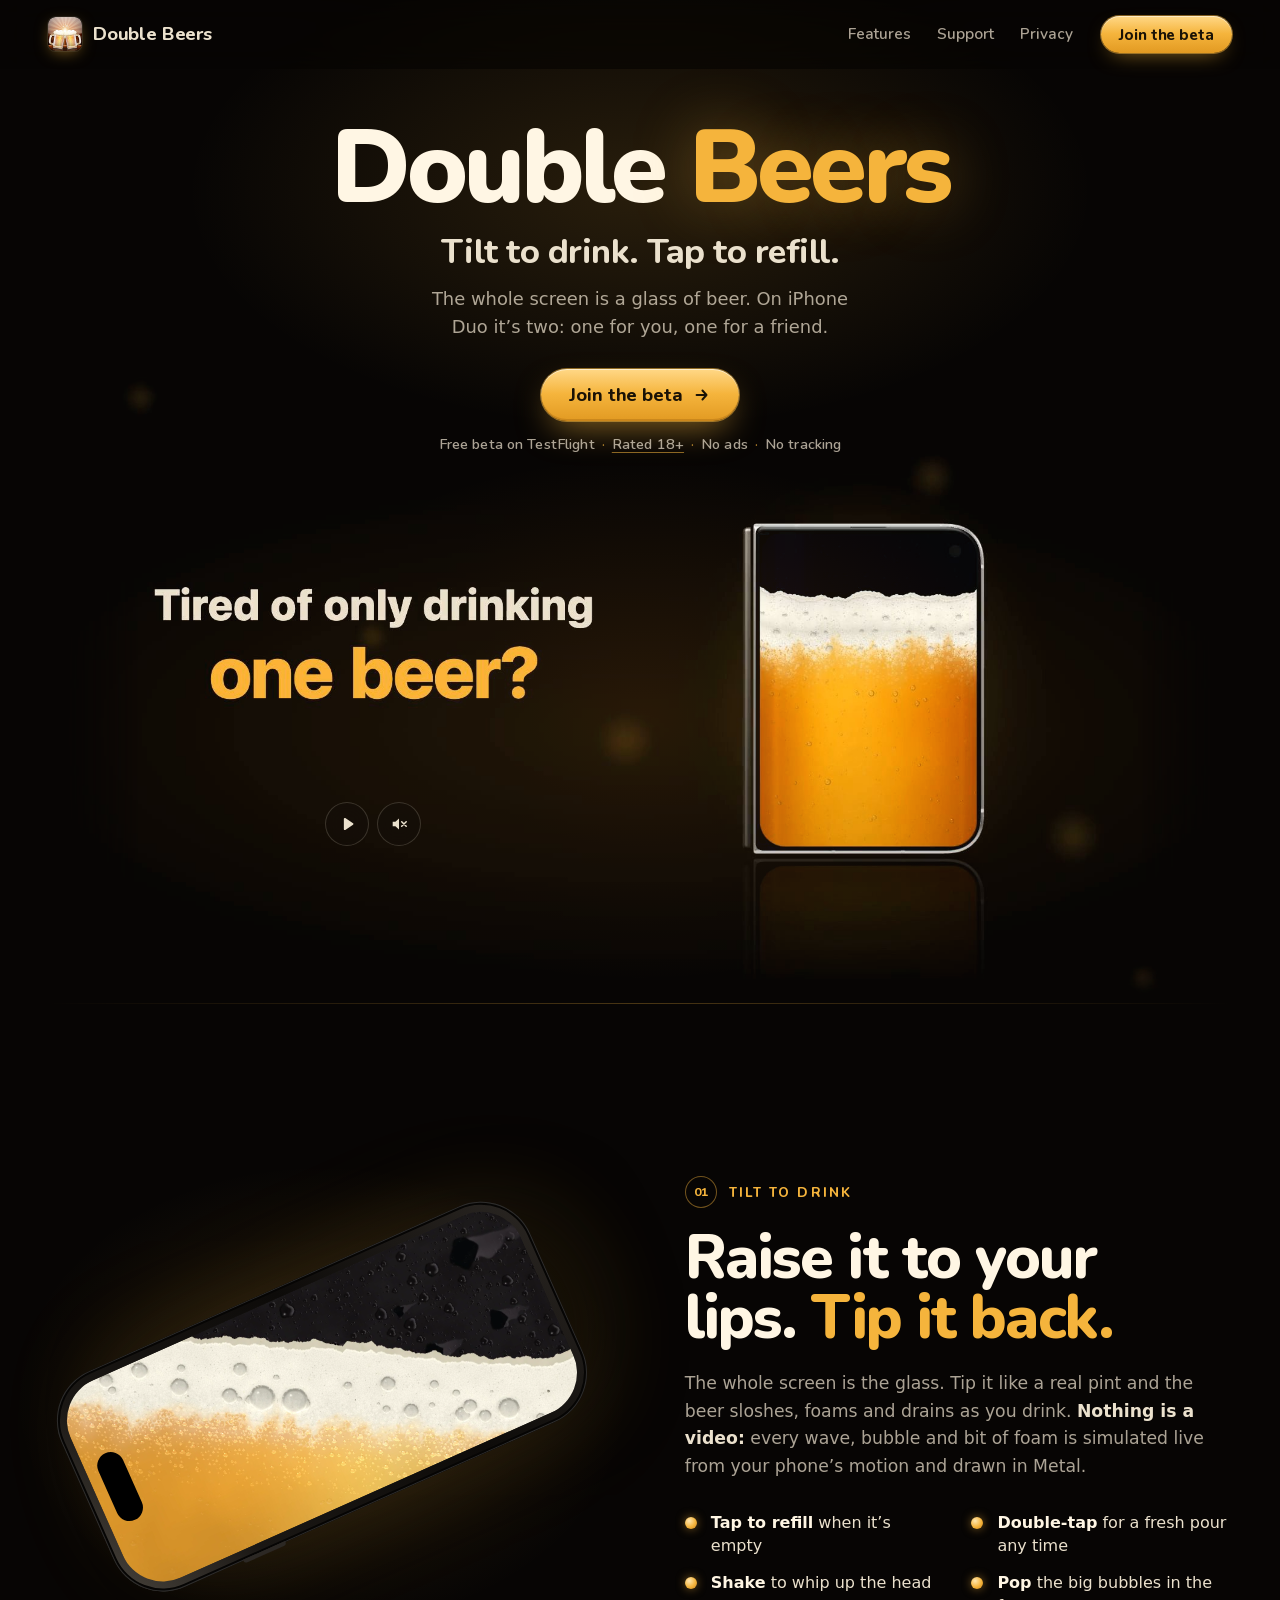
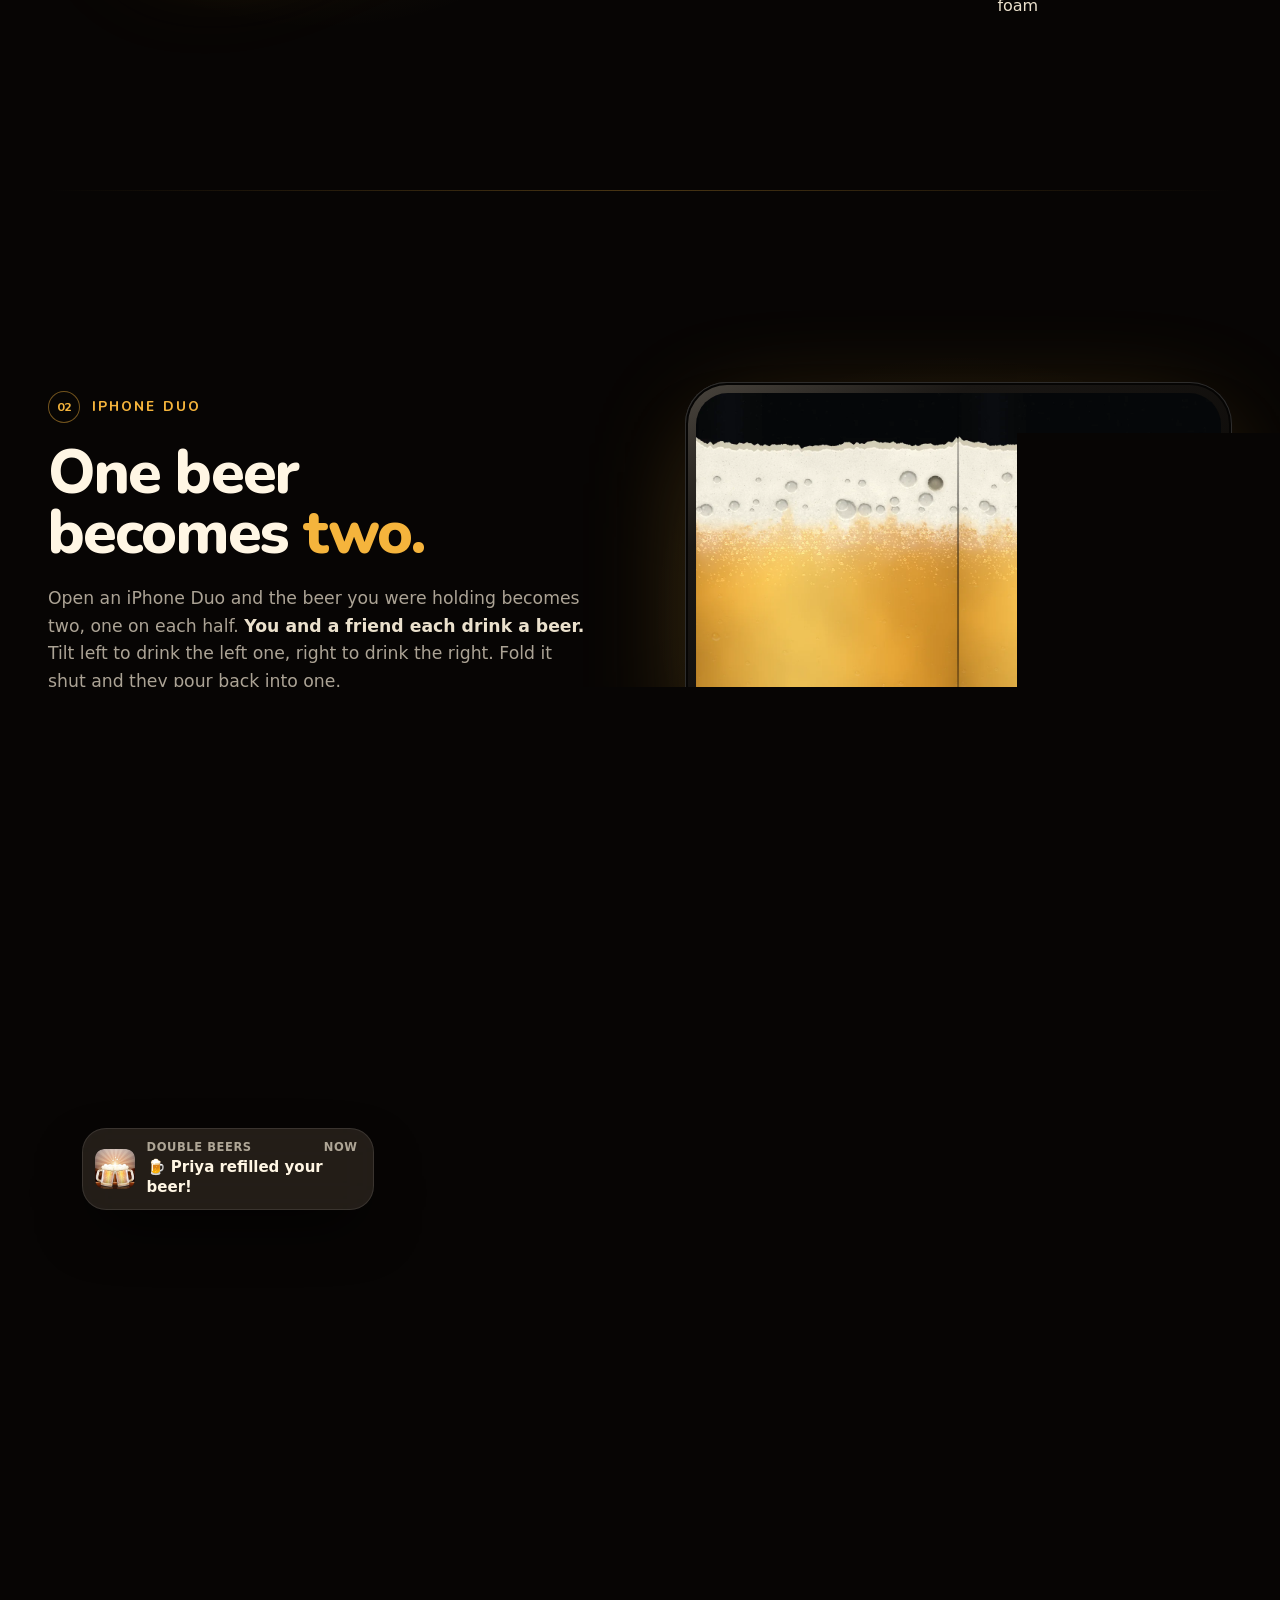
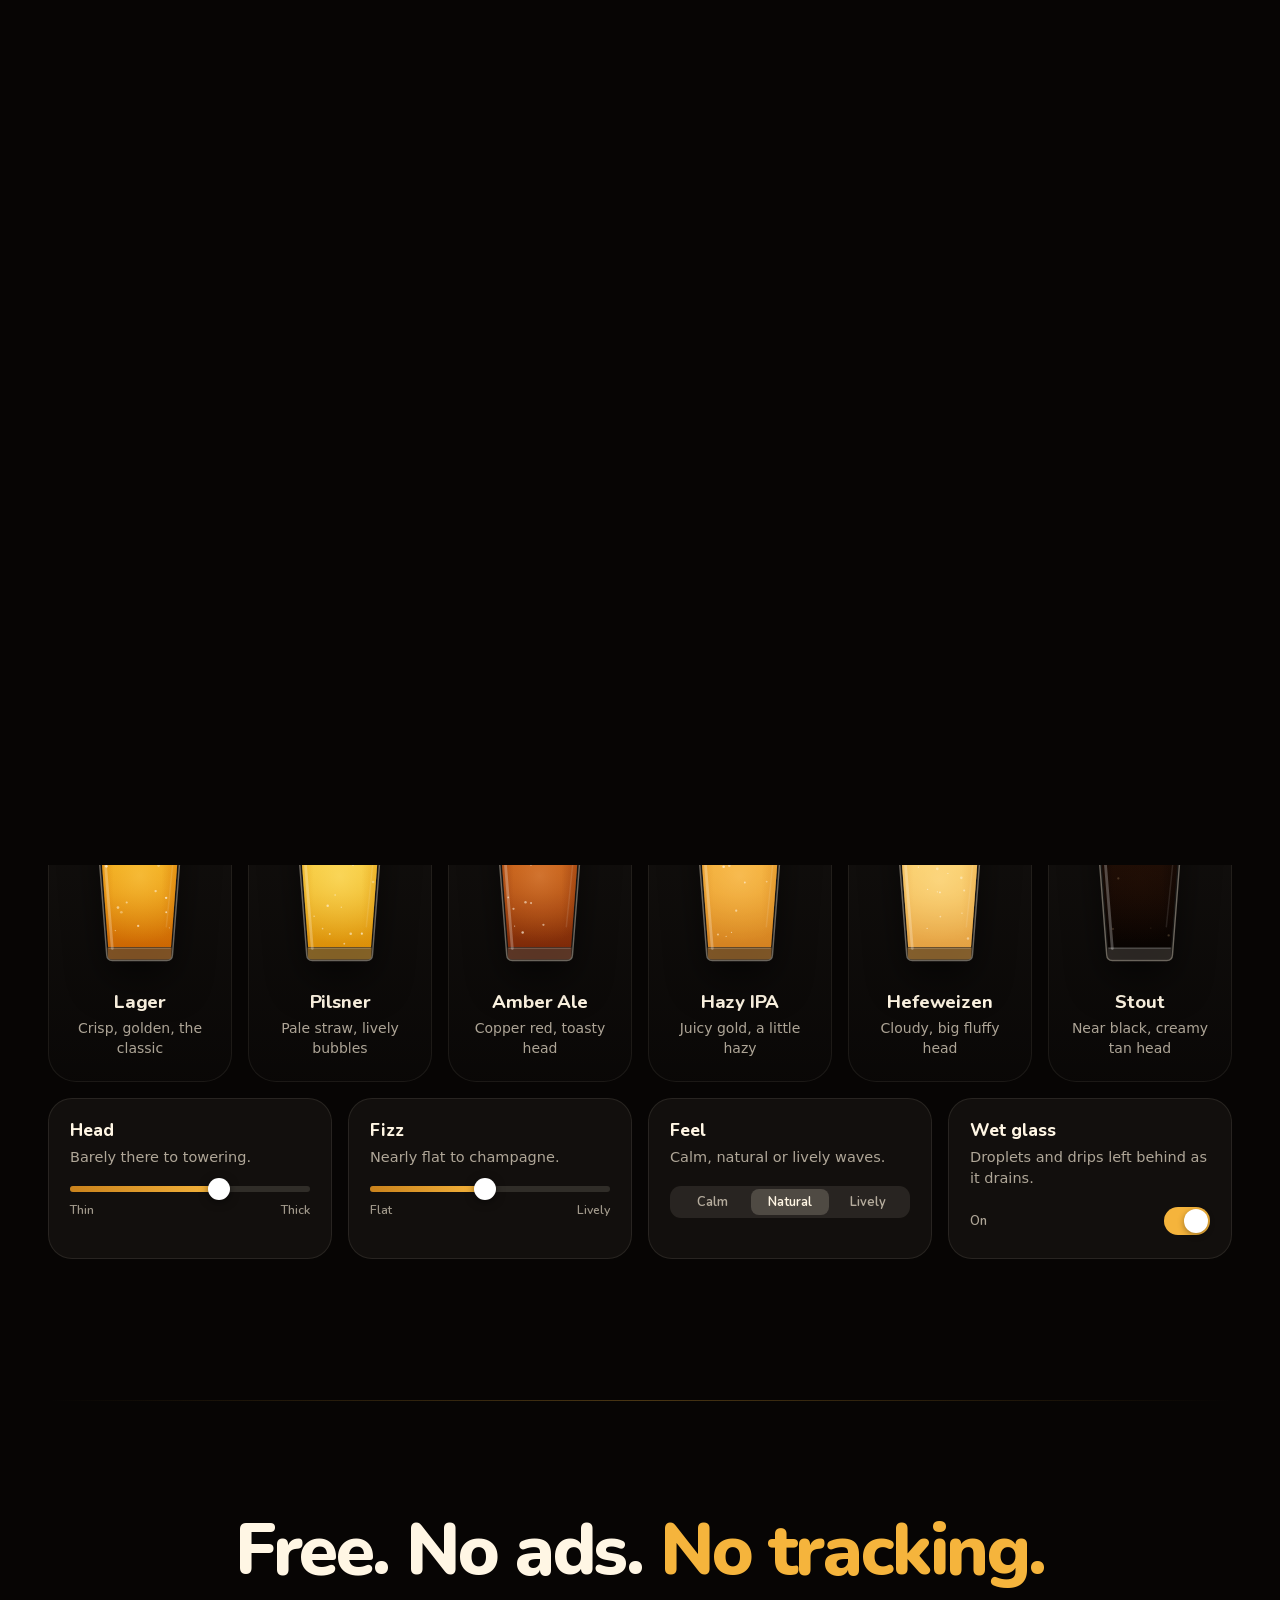
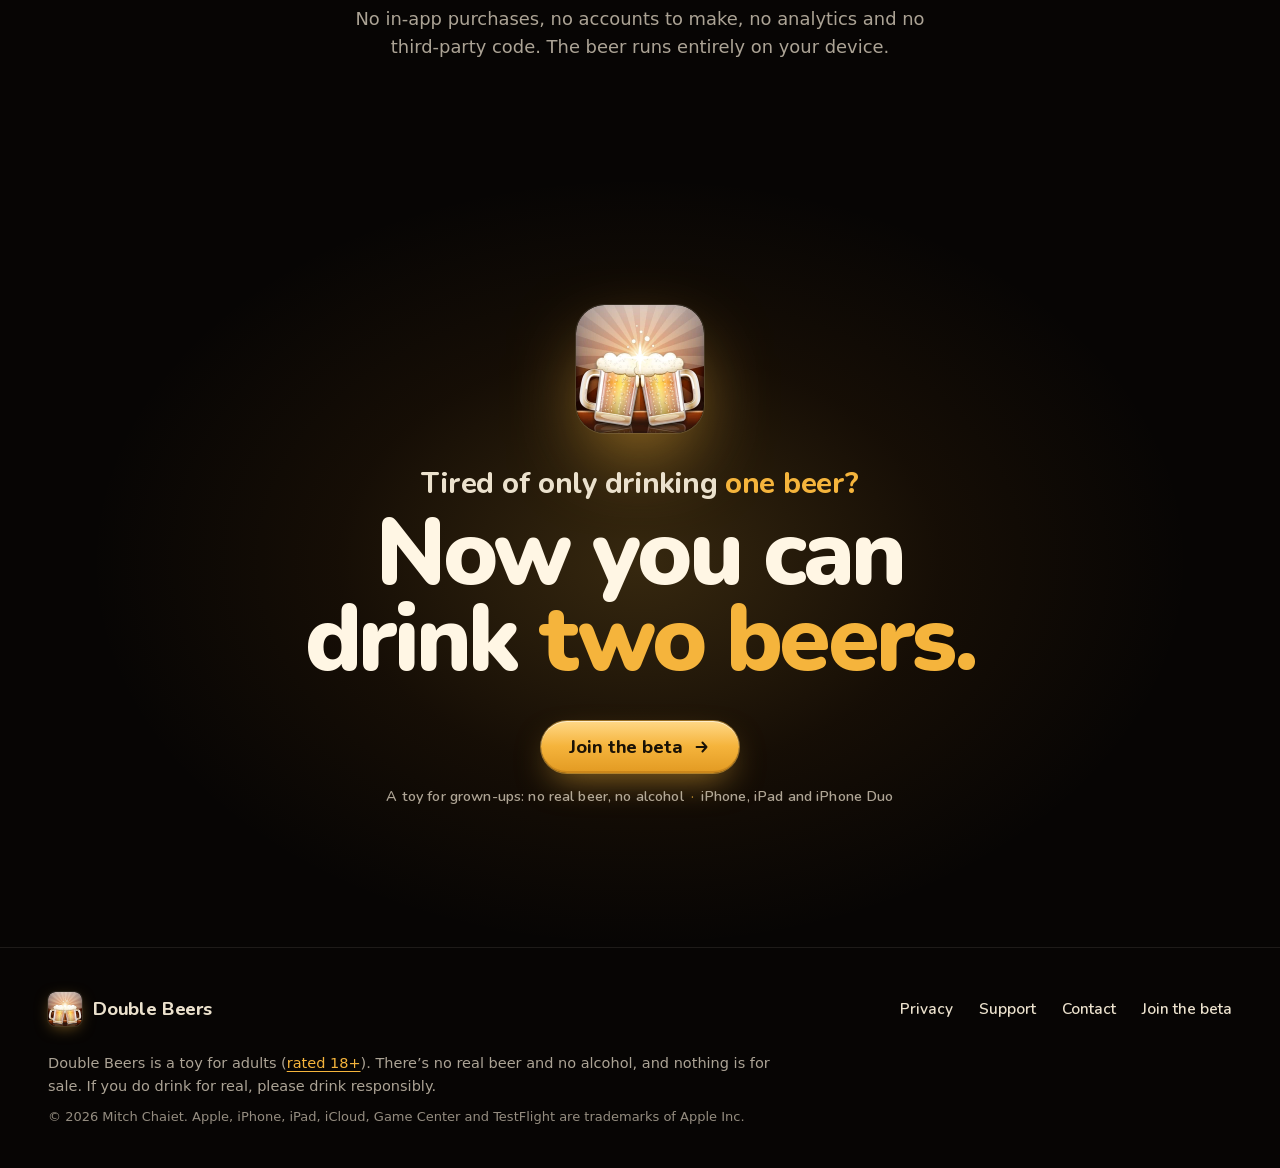
==== index.html @ 1bd1392a "Double Beers website: landing, privacy, support, beer links" ====
<!doctype html>
<html lang="en">
<head>
<meta charset="utf-8">
<meta name="viewport" content="width=device-width, initial-scale=1, viewport-fit=cover">
<title>Double Beers · Tilt to drink. Tap to refill.</title>
<meta name="description" content="Double Beers turns your whole screen into a glass of beer. Tilt to drink, tap to refill. On iPhone Duo it's two beers, one for you and one for a friend. Free, no ads, no tracking.">
<meta name="color-scheme" content="dark">
<meta name="theme-color" content="#070504">
<link rel="canonical" href="https://doublebeers.com/">
<meta name="apple-itunes-app" content="app-id=6824046542">
<meta name="apple-mobile-web-app-title" content="Double Beers">

<meta property="og:type" content="website">
<meta property="og:site_name" content="Double Beers">
<meta property="og:url" content="https://doublebeers.com/">
<meta property="og:title" content="Double Beers · Tilt to drink. Tap to refill.">
<meta property="og:description" content="Tired of only drinking one beer? Now you can drink two. A glass of beer for iPhone, and two on iPhone Duo.">
<meta property="og:image" content="https://doublebeers.com/og-image.png">
<meta property="og:image:width" content="1200">
<meta property="og:image:height" content="630">
<meta property="og:image:alt" content="Double Beers: an iPhone with one beer and an open iPhone Duo with two beers.">
<meta name="twitter:card" content="summary_large_image">
<meta name="twitter:title" content="Double Beers · Tilt to drink. Tap to refill.">
<meta name="twitter:description" content="Tired of only drinking one beer? Now you can drink two. Free for iPhone, iPad and iPhone Duo.">
<meta name="twitter:image" content="https://doublebeers.com/og-image.png">
<meta name="twitter:image:alt" content="Double Beers: an iPhone with one beer and an open iPhone Duo with two beers.">

<link rel="icon" href="/favicon.ico" sizes="32x32">
<link rel="icon" href="/icon-192.png" type="image/png" sizes="192x192">
<link rel="apple-touch-icon" href="/apple-touch-icon.png">
<link rel="manifest" href="/site.webmanifest">
<link rel="preload" as="image" href="/media/poster-16x9.jpg" media="not all and (max-width: 700px) and (orientation: portrait)" fetchpriority="high">
<link rel="preload" as="image" href="/media/poster-9x16.jpg" media="(max-width: 700px) and (orientation: portrait)" fetchpriority="high">
<link rel="preload" href="/assets/db-rounded.woff2" as="font" type="font/woff2" crossorigin>
<link rel="stylesheet" href="/assets/site.css">
<script type="application/ld+json">
{
  "@context": "https://schema.org",
  "@type": "MobileApplication",
  "name": "Double Beers",
  "url": "https://doublebeers.com/",
  "image": "https://doublebeers.com/og-image.png",
  "description": "The whole screen is a glass of beer. Tilt to drink, tap to refill. On iPhone Duo, two beers: one for you and one for a friend. A toy for adults: no real beer, no alcohol.",
  "operatingSystem": "iOS 18, iPadOS 18",
  "applicationCategory": "EntertainmentApplication",
  "contentRating": "18+",
  "offers": { "@type": "Offer", "price": "0", "priceCurrency": "USD" },
  "author": { "@type": "Person", "name": "Mitch Chaiet" }
}
</script>
<style>
  /* ---------- Hero ---------- */
  main { overflow-x: clip; }
  /* Flex column, so on phones the film can move up between the title and the pitch. */
  .hero { position: relative; isolation: isolate; display: flex; flex-direction: column; padding: clamp(34px, 6vh, 64px) 0 0; text-align: center; background: var(--bg); }
  .hero .wrap { position: relative; z-index: 1; }
  .hero::before {
    content: ""; position: absolute; z-index: -1; left: 50%; top: -120px; width: min(1500px, 140vw); height: 1100px; transform: translateX(-50%);
    background:
      radial-gradient(42% 30% at 50% 22%, rgba(245, 180, 60, .14), transparent 72%),
      radial-gradient(38% 34% at 50% 70%, rgba(214, 128, 24, .16), transparent 70%);
    pointer-events: none;
  }
  .display {
    margin: 0; color: var(--cream-hi);
    font: 860 clamp(56px, 7.8vw, 112px)/.92 var(--round); letter-spacing: -0.04em;
  }
  .display .gold { color: var(--gold); text-shadow: 0 0 60px rgba(245, 180, 60, .35); }
  .hero-sub { margin: 18px 0 0; color: var(--cream); font: 760 clamp(23px, 2.6vw, 34px)/1.15 var(--round); letter-spacing: -0.015em; }
  .lede { max-width: 700px; margin: 14px auto 0; text-wrap: balance; color: var(--muted); font-size: clamp(17px, 1.4vw, 19.5px); line-height: 1.55; }
  .cta-row { display: flex; flex-wrap: wrap; justify-content: center; align-items: center; gap: 14px; margin-top: 28px; }
  .fine { margin: 14px 0 0; color: var(--muted); font: 600 14px/1.4 var(--round); letter-spacing: .01em; text-wrap: balance; }
  .fine .nw { white-space: nowrap; }
  .fine .sep { color: rgba(245, 180, 60, .7); margin: 0 .2em; }
  /* Phones: two tidy lines instead of a wrap that strands a separator. */
  .fine .brk { display: none; }
  @media (max-width: 700px) { .fine .sep-brk { display: none; } .fine .brk { display: block; } }
  .fine a { color: inherit; text-decoration: underline; text-decoration-color: rgba(245, 180, 60, .55); }
  .fine a:hover { color: var(--cream-hi); }

  /* The film: masked so its black melts into the page. */
  /* The film's black is blended away (lighten) so it sits in the page glow with no box; its empty top tucks under the copy. */
  .film { position: relative; width: min(100%, 1160px); margin: -104px auto 0; aspect-ratio: 16 / 9; pointer-events: none; }
  .film-media, .film video { position: absolute; inset: 0; width: 100%; height: 100%; }
  .film-media img, .film video {
    width: 100%; height: 100%; object-fit: cover;
    -webkit-mask-image: linear-gradient(to right, transparent, #000 7%, #000 93%, transparent), linear-gradient(to bottom, transparent, #000 7%, #000 95%, transparent);
    -webkit-mask-composite: source-in;
    mask-image: linear-gradient(to right, transparent, #000 7%, #000 93%, transparent), linear-gradient(to bottom, transparent, #000 7%, #000 95%, transparent);
    mask-composite: intersect;
    mix-blend-mode: lighten;
  }
  /* Hand-off from poster to video. Both layers blend with lighten, so the poster has to go once the video shows,
     or its captions and devices show through for the whole loop. The posters are frame 0 of each loop and
     .has-played lands on the first painted frame, so a quick swap is seamless (a slow one would double the moving
     devices). pick() drops .has-played on a source change, which brings the poster back. */
  .film video { opacity: 0; transition: opacity .15s linear; background: transparent; }
  .film.has-played video { opacity: 1; }
  .film-media img { transition: opacity .2s linear .1s; }
  .film.has-played .film-media img { opacity: 0; }
  /* Under the film's captions (they're centred on x = 27%): a spot the devices never reach, and still in the fold at 1440x900 and 1024x768. */
  .film-controls { position: absolute; z-index: 2; left: 27%; bottom: 24%; transform: translateX(-50%); display: flex; gap: 8px; pointer-events: auto; }
  .film-btn {
    display: grid; place-items: center; width: 44px; height: 44px; padding: 0; border: 0; border-radius: 50%;
    background: rgba(20, 15, 10, .55); color: var(--cream); cursor: pointer;
    -webkit-backdrop-filter: blur(12px); backdrop-filter: blur(12px);
    box-shadow: inset 0 0 0 1px rgba(235, 225, 205, .18);
    transition: background-color .2s var(--ease), color .2s var(--ease);
  }
  .film-btn:hover { background: rgba(245, 180, 60, .9); color: var(--ink); }
  .film-btn svg { width: 18px; height: 18px; }
  .film-btn .i-on, .film-btn .i-off { display: none; }
  .film-btn[aria-pressed="true"] .i-on, .film-btn[aria-pressed="false"] .i-off { display: block; }

  @media (max-width: 700px) and (orientation: portrait) {
    /* Phones: the beer comes first. Title, then the film, then the pitch and the button. */
    .hero { padding-top: 28px; }
    .film { order: 1; aspect-ratio: 9 / 16; width: calc(100% + 2 * var(--gutter)); margin: -36px calc(-1 * var(--gutter)) 0; }
    .hero-cta { order: 2; margin-top: -28px; }
    .film-media img, .film video {
      -webkit-mask-image: linear-gradient(to bottom, transparent, #000 6%, #000 94%, transparent);
      mask-image: linear-gradient(to bottom, transparent, #000 6%, #000 94%, transparent);
    }
    /* Centred in the dark strip under the devices (the 9:16 film is empty below 84%), so they're in the fold at 844px. */
    .film-controls { bottom: 9%; left: 50%; }
  }

  /* ---------- Features ---------- */
  .rule { height: 1px; border: 0; margin: 0; background: linear-gradient(90deg, transparent, rgba(245, 180, 60, .28), transparent); }
  .feature {
    display: grid; grid-template-columns: minmax(0, 1fr) minmax(0, 1fr); align-items: center;
    gap: clamp(40px, 7vw, 112px); padding: clamp(80px, 11vw, 150px) 0;
  }
  .feature.flip .feature-media { order: 2; }
  .feature-media { position: relative; display: grid; place-items: center; min-height: 560px; isolation: isolate; }
  .feature-media::before {
    content: ""; position: absolute; z-index: -1; inset: 4% -6%;
    background: radial-gradient(closest-side, rgba(245, 180, 60, .2), rgba(245, 180, 60, .06) 55%, transparent);
  }
  .kicker { display: flex; align-items: center; gap: 12px; margin: 0; color: var(--gold); font: 750 13px/1 var(--round); letter-spacing: .16em; text-transform: uppercase; }
  .kicker .num {
    display: inline-grid; place-items: center; width: 32px; height: 32px; border-radius: 50%;
    box-shadow: inset 0 0 0 1px rgba(245, 180, 60, .45); font-size: 12px; letter-spacing: .02em; color: var(--gold);
  }
  .feature h2, .section-head h2 {
    margin: 20px 0 0; color: var(--cream-hi);
    font: 830 clamp(38px, 4.6vw, 62px)/1.02 var(--round); letter-spacing: -0.032em; text-wrap: balance;
  }
  .body { max-width: 540px; margin: 22px 0 0; color: var(--muted); font-size: clamp(17px, 1.35vw, 19px); line-height: 1.6; }
  .body strong { color: var(--cream); font-weight: 650; }
  .ticks { display: grid; grid-template-columns: repeat(2, minmax(0, 1fr)); gap: 14px 26px; max-width: 560px; margin: 30px 0 0; padding: 0; list-style: none; }
  .ticks li { position: relative; padding-left: 26px; color: var(--cream); font-size: 16px; line-height: 1.45; }
  .ticks li b { color: var(--cream-hi); font-weight: 680; }
  .ticks li::before {
    content: ""; position: absolute; left: 0; top: .38em; width: 12px; height: 12px; border-radius: 50%;
    background: radial-gradient(circle at 35% 32%, #FFE6AE, var(--gold) 55%, var(--gold-deep));
    box-shadow: 0 0 10px rgba(245, 180, 60, .5);
  }

  /* Device frames (drawn in CSS around plain screen captures). */
  .phone {
    position: relative; width: min(300px, 68vw); aspect-ratio: 1206 / 2622; padding: 10px; border-radius: 54px;
    background: linear-gradient(150deg, #47423b 0%, #1a1714 22%, #0d0b09 60%, #2a2622 100%);
    box-shadow:
      inset 0 0 0 1px rgba(255, 255, 255, .16), inset 0 0 0 3px #060504,
      0 50px 90px -40px rgba(0, 0, 0, .95), 0 30px 120px -40px rgba(245, 180, 60, .4);
  }
  .phone img { width: 100%; height: 100%; object-fit: cover; border-radius: 44px; background: #000; }
  .phone::after { content: ""; position: absolute; top: 22px; left: 50%; width: 31%; height: 27px; border-radius: 20px; background: #000; transform: translateX(-50%); }
  .phone::before { content: ""; position: absolute; left: -3px; top: 23%; width: 4px; height: 9%; border-radius: 3px 0 0 3px; background: #2c2824; }
  /* The capture is mid-drink with the phone tipped back about 114 degrees; turn the frame the same way so the beer sits level. */
  /* Rotating doesn't change the layout box (W x 2.17W), but the turned phone is only 1.8W tall: pull the margins in to match. */
  .phone.tilt { width: min(236px, 38vw); margin-block: calc(min(236px, 38vw) * -0.188); transform: rotate(-114deg); }
  #tilt .feature-media { min-height: 0; padding: 40px 0; }

  .duo-stage { width: min(100%, 580px); }
  .duo {
    position: relative; width: 100%; aspect-ratio: 2853 / 2007; padding: 11px; border-radius: 42px;
    background: linear-gradient(150deg, #4a453e 0%, #1a1714 24%, #0d0b09 62%, #2c2824 100%);
    box-shadow:
      inset 0 0 0 1px rgba(255, 255, 255, .16), inset 0 0 0 3px #060504,
      0 50px 90px -40px rgba(0, 0, 0, .95), 0 30px 120px -30px rgba(245, 180, 60, .42);
  }
  .duo img { width: 100%; height: 100%; object-fit: cover; border-radius: 32px; background: #000; }
  .duo::after {
    content: ""; position: absolute; top: 11px; bottom: 11px; left: 50%; width: 2px; transform: translateX(-50%);
    background: linear-gradient(to bottom, rgba(0, 0, 0, .1), rgba(0, 0, 0, .38) 30%, rgba(0, 0, 0, .38) 70%, rgba(0, 0, 0, .1));
  }
  .duo-labels { display: grid; grid-template-columns: 1fr 1fr; margin: 26px 0 0; padding: 0; list-style: none; text-align: center; }
  .duo-labels b { display: block; color: var(--cream-hi); font: 760 17px/1.2 var(--round); }
  .duo-labels span { color: var(--muted); font: 600 14px/1.4 var(--round); }
  .duo-labels li:last-child b { color: var(--gold); }

  .stage { position: relative; }
  .notif {
    position: absolute; z-index: 2; top: -7%; left: -30%; width: 292px; display: flex; gap: 12px; align-items: center;
    padding: 13px 16px 13px 13px; border-radius: 24px; text-align: left;
    background: rgba(48, 41, 34, .7); -webkit-backdrop-filter: blur(22px) saturate(170%); backdrop-filter: blur(22px) saturate(170%);
    box-shadow: inset 0 0 0 1px rgba(255, 255, 255, .1), 0 24px 60px -18px rgba(0, 0, 0, .9);
  }
  .notif img { width: 40px; height: 40px; border-radius: 22.5%; flex: none; }
  .notif .app { display: flex; justify-content: space-between; margin: 0; color: rgba(235, 225, 205, .7); font: 600 11.5px/1.2 var(--text); letter-spacing: .05em; text-transform: uppercase; }
  .notif .msg { margin: 3px 0 0; color: var(--cream-hi); font: 600 15px/1.3 var(--text); }
  .chip {
    position: absolute; z-index: 2; left: 78%; top: 77%; transform: translate(-50%, -50%); white-space: nowrap; display: inline-flex; align-items: center; gap: 8px;
    padding: 13px 20px; border-radius: 999px; color: var(--ink); font: 820 18px/1 var(--round);
    background: linear-gradient(180deg, #FFD887, var(--gold) 50%, #E29A22);
    box-shadow: inset 0 1px 0 rgba(255, 255, 255, .55), 0 20px 40px -14px rgba(245, 180, 60, .7);
  }
  .chip svg { width: 18px; height: 18px; }
  /* Two columns: keep the banner inside the page gutter (the column is the container). */
  #refill .feature-media { container-type: inline-size; }
  @media (min-width: 901px) { .notif { left: max(-30%, calc((300px - 100cqw) / 2)); } }

  .facts { display: grid; grid-template-columns: repeat(3, minmax(0, 1fr)); gap: 12px; max-width: 580px; margin: 30px 0 0; padding: 0; list-style: none; }
  .facts li { padding: 16px 16px 15px; border-radius: 18px; background: var(--card); box-shadow: inset 0 0 0 1px var(--hair); }
  .facts b { display: block; color: var(--gold); font: 780 15.5px/1.2 var(--round); }
  .facts span { display: block; margin-top: 6px; color: var(--muted); font-size: 14px; line-height: 1.4; }
  .aside { max-width: 540px; margin: 22px 0 0; color: var(--muted); font-size: 14.5px; }

  /* ---------- Six styles ---------- */
  .styles { padding: clamp(80px, 11vw, 150px) 0; text-align: center; }
  .section-head { max-width: 720px; margin: 0 auto; }
  .section-head .kicker { justify-content: center; }
  .section-head .body { margin-left: auto; margin-right: auto; }
  .style-grid { display: grid; grid-template-columns: repeat(6, minmax(0, 1fr)); gap: 16px; margin: 60px 0 0; padding: 0; list-style: none; }
  .style {
    padding: 30px 14px 24px; border-radius: 28px;
    background: linear-gradient(180deg, rgba(235, 225, 205, .055), rgba(235, 225, 205, .012));
    box-shadow: inset 0 0 0 1px rgba(235, 225, 205, .08);
    transition: transform .45s var(--ease), box-shadow .45s var(--ease);
  }
  .style:hover { transform: translateY(-6px); box-shadow: inset 0 0 0 1px rgba(245, 180, 60, .32), 0 30px 60px -30px rgba(245, 180, 60, .45); }
  .style-glass { width: 70%; margin: 0 auto; filter: drop-shadow(0 22px 18px rgba(0, 0, 0, .55)); }
  .style h3 { margin: 22px 0 0; color: var(--cream-hi); font: 760 18px/1.2 var(--round); letter-spacing: -0.01em; }
  .style p { margin: 6px 0 0; color: var(--muted); font-size: 14px; line-height: 1.4; }
  .bub { animation: rise var(--d) linear var(--dl) infinite; }
  @keyframes rise {
    0% { transform: translateY(var(--from)); opacity: 0; }
    12% { opacity: 1; }
    86% { opacity: 1; }
    100% { transform: translateY(var(--to)); opacity: 0; }
  }

  .tweaks { display: grid; grid-template-columns: repeat(4, minmax(0, 1fr)); gap: 16px; margin: 16px 0 0; padding: 0; list-style: none; text-align: left; }
  .tweak { padding: 22px 22px 24px; border-radius: 24px; background: var(--card); box-shadow: inset 0 0 0 1px var(--hair); }
  .tweak h3 { margin: 0; color: var(--cream-hi); font: 760 17px/1.2 var(--round); }
  .tweak p { margin: 6px 0 0; color: var(--muted); font-size: 14.5px; line-height: 1.45; }
  .ui { margin-top: 18px; }
  .track { position: relative; height: 6px; border-radius: 3px; background: rgba(235, 225, 205, .14); }
  .track i { position: absolute; left: 0; top: 0; bottom: 0; border-radius: 3px; background: linear-gradient(90deg, var(--gold-deep), var(--gold)); }
  .track i::after { content: ""; position: absolute; right: -11px; top: 50%; width: 22px; height: 22px; border-radius: 50%; transform: translateY(-50%); background: #fff; box-shadow: 0 2px 8px rgba(0, 0, 0, .5); }
  .ends { display: flex; justify-content: space-between; margin-top: 12px; color: rgba(235, 225, 205, .66); font: 600 12px/1 var(--round); }
  .seg { display: grid; grid-template-columns: repeat(3, 1fr); padding: 3px; border-radius: 11px; background: rgba(235, 225, 205, .1); }
  .seg span { padding: 7px 0; border-radius: 8px; text-align: center; color: var(--muted); font: 650 12.5px/1 var(--round); }
  .seg .on { background: rgba(235, 225, 205, .2); color: var(--cream-hi); }
  .switch { display: flex; align-items: center; justify-content: space-between; color: var(--muted); font: 600 13px/1 var(--round); }
  .switch i { position: relative; width: 46px; height: 28px; border-radius: 14px; background: var(--gold); }
  .switch i::after { content: ""; position: absolute; right: 2px; top: 2px; width: 24px; height: 24px; border-radius: 50%; background: #fff; box-shadow: 0 2px 6px rgba(0, 0, 0, .35); }

  /* ---------- Promise + finale ---------- */
  .promise { padding: clamp(70px, 9vw, 120px) 0; text-align: center; }
  .promise h2 { margin: 0; color: var(--cream-hi); text-wrap: balance; font: 840 clamp(36px, 5.4vw, 72px)/1 var(--round); letter-spacing: -0.035em; }
  .promise p { max-width: 600px; margin: 20px auto 0; color: var(--muted); font-size: clamp(17px, 1.4vw, 19px); }

  .finale { position: relative; isolation: isolate; padding: clamp(80px, 10vw, 140px) 0 clamp(90px, 11vw, 150px); text-align: center; overflow: hidden; }
  /* Sized to the section, so the glow fades out before the top and bottom edges instead of being cut off. */
  .finale::before {
    content: ""; position: absolute; z-index: -1; left: 50%; top: 0; bottom: 0; width: min(1100px, 220vw); transform: translateX(-50%);
    background: radial-gradient(closest-side, rgba(245, 180, 60, .2), rgba(214, 128, 24, .07) 55%, transparent);
  }
  .finale-icon { width: 128px; height: 128px; margin: 0 auto; border-radius: 22.5%; box-shadow: 0 0 0 1px rgba(255, 255, 255, .1), 0 30px 80px -18px rgba(245, 180, 60, .75); }
  .finale .q { margin: 34px 0 0; color: var(--cream); font: 760 clamp(21px, 2.2vw, 28px)/1.2 var(--round); letter-spacing: -0.01em; }
  .finale h2 { margin: 10px 0 0; color: var(--cream-hi); font: 860 clamp(44px, 7vw, 96px)/.96 var(--round); letter-spacing: -0.04em; text-wrap: balance; }
  .finale .cta-row { margin-top: 38px; }

  /* ---------- Responsive ---------- */
  @media (max-width: 1080px) {
    .style-grid { grid-template-columns: repeat(3, minmax(0, 1fr)); }
    .tweaks { grid-template-columns: repeat(2, minmax(0, 1fr)); }
  }
  @media (max-width: 900px) {
    .feature { grid-template-columns: minmax(0, 1fr); gap: 40px; text-align: left; }
    .feature.flip .feature-media { order: 0; }
    .feature-media { min-height: 0; padding: 30px 0 10px; }
    .notif { left: -22%; }
  }
  @media (max-width: 560px) {
    .ticks { grid-template-columns: minmax(0, 1fr); }
    .facts { grid-template-columns: minmax(0, 1fr); }
    .style-grid { grid-template-columns: repeat(2, minmax(0, 1fr)); gap: 12px; margin-top: 44px; }
    .style { padding: 24px 10px 20px; border-radius: 24px; }
    .tweaks { grid-template-columns: minmax(0, 1fr); }
    .phone { width: min(260px, 66vw); border-radius: 46px; padding: 9px; }
    .phone img { border-radius: 38px; }
    .phone::after { top: 19px; height: 23px; }
    .notif { width: 262px; left: -12%; top: -8%; padding: 11px 13px 11px 11px; }
    .notif .msg { font-size: 14px; }
    .chip { padding: 11px 16px; font-size: 16px; }
    .duo { padding: 8px; border-radius: 30px; }
    .duo img { border-radius: 23px; }
    .duo::after { top: 8px; bottom: 8px; }
    .hero-sub { margin-top: 14px; }
  }
  @media (prefers-reduced-motion: reduce) {
    .bub { animation: none; }
    .style:hover { transform: none; }
  }
</style>
</head>
<body>
<a class="skip" href="#main">Skip to content</a>

<header class="site-header" id="top">
  <nav class="nav wrap" aria-label="Main">
    <a class="brand" href="/" aria-label="Double Beers home"><img src="/media/app-icon.webp" width="34" height="34" alt=""><span>Double Beers</span></a>
    <ul class="nav-links">
      <li><a href="#features">Features</a></li>
      <li><a href="/support/">Support</a></li>
      <li><a href="/privacy/">Privacy</a></li>
    </ul>
    <a class="btn btn-sm" href="https://testflight.apple.com/join/3u9vCuNe">Join the beta</a>
  </nav>
</header>

<main id="main">
  <section class="hero" aria-labelledby="hero-title">
    <div class="wrap">
      <h1 class="display" id="hero-title">Double <span class="gold">Beers</span></h1>
      <p class="hero-sub">Tilt to drink. Tap to refill.</p>
    </div>

    <!-- Before the film in the source (keyboard and reading order); on phones CSS moves it below the film (.hero is a flex column). -->
    <div class="wrap hero-cta">
      <!-- iPad: 1.0 is an iPhone build, so iPad gets one beer. If the universal iPad build (ipad-plan.md) ships, say "On iPhone Duo and iPad" here,
           in the meta description, og:description, JSON-LD, feature 02's kicker and ticks, and on /support/. -->
      <p class="lede">The whole screen is a glass of beer. On iPhone Duo it&rsquo;s two: one for you, one for a friend.</p>
      <div class="cta-row">
        <a class="btn" href="https://testflight.apple.com/join/3u9vCuNe">
          Join the beta
          <svg viewBox="0 0 20 20" aria-hidden="true"><path d="M4 10h11m-4.5-5L15 10l-4.5 5" fill="none" stroke="currentColor" stroke-width="2.2" stroke-linecap="round" stroke-linejoin="round"/></svg>
        </a>
        <!-- APP STORE BADGE SLOT (hidden until Double Beers is live on the App Store).
             To launch: delete the `hidden` attribute on this link (and on the one in the finale below).
             The link already points at https://apps.apple.com/app/id6824046542.
             Optional: replace the text inside with Apple's official badge artwork, e.g.
             <img src="/media/app-store-badge.svg" width="162" height="54" alt="Download on the App Store">
             (download it from https://developer.apple.com/app-store/marketing/guidelines/). -->
        <a class="btn btn-ghost appstore-badge" href="https://apps.apple.com/app/id6824046542" data-slot="app-store" hidden>Download on the App Store</a>
      </div>
      <p class="fine"><span class="nw">Free beta on TestFlight</span> <span class="sep" aria-hidden="true">&middot;</span> <a class="nw" href="/support/#age-rating">Rated 18+</a> <span class="sep sep-brk" aria-hidden="true">&middot;</span><span class="brk"></span> <span class="nw">No ads</span> <span class="sep" aria-hidden="true">&middot;</span> <span class="nw">No tracking</span></p>
    </div>

    <figure class="film" id="film">
      <picture class="film-media">
        <source media="(max-width: 700px) and (orientation: portrait)" srcset="/media/poster-9x16.jpg" width="1080" height="1920">
        <img src="/media/poster-16x9.jpg" width="1920" height="1080" fetchpriority="high"
             alt="A closed iPhone Duo holding one glass of beer, under the line &ldquo;Tired of only drinking one beer?&rdquo;">
      </picture>
      <video muted loop playsinline preload="metadata" disablepictureinpicture disableremoteplayback
             aria-label="Double Beers launch film"
             data-wide="/media/double-beers-16x9-loop.mp4" data-tall="/media/double-beers-9x16-720.mp4" data-tall-hevc="/media/double-beers-9x16-hevc.mp4"
             data-poster-wide="/media/poster-16x9.jpg" data-poster-tall="/media/poster-9x16.jpg"></video>
      <div class="film-controls">
        <button class="film-btn" type="button" data-act="play" aria-pressed="false" aria-label="Play the film">
          <svg class="i-on" viewBox="0 0 20 20" aria-hidden="true"><rect x="5" y="4" width="3.4" height="12" rx="1.2" fill="currentColor"/><rect x="11.6" y="4" width="3.4" height="12" rx="1.2" fill="currentColor"/></svg>
          <svg class="i-off" viewBox="0 0 20 20" aria-hidden="true"><path d="M6.5 4.2v11.6c0 .8.9 1.3 1.6.8l8.6-5.8c.6-.4.6-1.2 0-1.6L8.1 3.4c-.7-.5-1.6 0-1.6.8z" fill="currentColor"/></svg>
        </button>
        <button class="film-btn" type="button" data-act="sound" aria-pressed="false" aria-label="Turn sound on">
          <svg class="i-on" viewBox="0 0 20 20" aria-hidden="true"><path d="M3 7.5h3l4-3.5v12l-4-3.5H3z" fill="currentColor"/><path d="M13 7a4 4 0 0 1 0 6m2-8.5a7.5 7.5 0 0 1 0 11" fill="none" stroke="currentColor" stroke-width="1.7" stroke-linecap="round"/></svg>
          <svg class="i-off" viewBox="0 0 20 20" aria-hidden="true"><path d="M3 7.5h3l4-3.5v12l-4-3.5H3z" fill="currentColor"/><path d="M13 7.5l5 5m0-5l-5 5" fill="none" stroke="currentColor" stroke-width="1.7" stroke-linecap="round"/></svg>
        </button>
      </div>
      <figcaption class="sr-only">
        The launch film. A closed iPhone Duo shows one beer: &ldquo;Tired of only drinking one beer?&rdquo; It opens, and the
        beer becomes two: &ldquo;Now you can drink two beers.&rdquo; You and a friend each drink one by tilting the phone,
        then tap to refill. It ends on &ldquo;Double Beers!&rdquo;, with a regular iPhone (one beer) and an iPhone Duo (two beers).
      </figcaption>
    </figure>
  </section>

  <div class="wrap" id="features">
    <hr class="rule">

    <article class="feature" id="tilt" aria-labelledby="tilt-title">
      <div class="feature-media">
        <div class="phone tilt">
          <img src="/media/shot-tilt.webp" srcset="/media/shot-tilt.webp 640w, /media/shot-tilt-2x.webp 923w" sizes="(max-width: 620px) 38vw, 236px"
               width="640" height="1391" loading="lazy" decoding="async"
               alt="An iPhone tipped back mid-drink: the last of the beer and its foam pool at the rim, leaving droplets on the empty glass.">
        </div>
      </div>
      <div class="feature-copy">
        <p class="kicker"><span class="num">01</span>Tilt to drink</p>
        <h2 id="tilt-title">Raise it to your lips. <span class="gold">Tip it back.</span></h2>
        <p class="body">The whole screen is the glass. Tip it like a real pint and the beer sloshes, foams and drains as you drink. <strong>Nothing is a video:</strong> every wave, bubble and bit of foam is simulated live from your phone&rsquo;s motion and drawn in Metal.</p>
        <ul class="ticks">
          <li><b>Tap to refill</b> when it&rsquo;s empty</li>
          <li><b>Double-tap</b> for a fresh pour any time</li>
          <li><b>Shake</b> to whip up the head</li>
          <li><b>Pop</b> the big bubbles in the foam</li>
        </ul>
      </div>
    </article>

    <hr class="rule">

    <article class="feature flip" id="two-beers" aria-labelledby="two-title">
      <div class="feature-media">
        <div class="duo-stage">
          <div class="duo">
            <img src="/media/shot-duo-two.webp" width="1400" height="985" loading="lazy" decoding="async"
                 alt="An open iPhone Duo with two full glasses of beer, one on each half of the screen.">
          </div>
          <ul class="duo-labels" aria-hidden="true">
            <li><b>You</b><span>tilt left</span></li>
            <li><b>Friend</b><span>tilt right</span></li>
          </ul>
        </div>
      </div>
      <div class="feature-copy">
        <p class="kicker"><span class="num">02</span>iPhone Duo</p>
        <h2 id="two-title">One beer becomes <span class="gold">two.</span></h2>
        <p class="body">Open an iPhone Duo and the beer you were holding becomes two, one on each half. <strong>You and a friend each drink a beer.</strong> Tilt left to drink the left one, right to drink the right. Fold it shut and they pour back into one.</p>
        <ul class="ticks">
          <li><b>Closed:</b> one beer on the cover screen</li>
          <li><b>Open:</b> two beers, one per half</li>
          <li><b>iPhone:</b> one big beer, edge to edge</li>
          <li><b>iPad:</b> one big beer</li>
        </ul>
      </div>
    </article>

    <hr class="rule">

    <article class="feature" id="refill" aria-labelledby="refill-title">
      <div class="feature-media">
        <div class="stage">
          <div class="phone">
            <img src="/media/shot-feed.webp" srcset="/media/shot-feed.webp 640w, /media/shot-feed-2x.webp 1206w" sizes="(max-width: 560px) 66vw, 300px"
                 width="640" height="1391" loading="lazy" decoding="async"
                 alt="The Refill a Friend feed: empty glasses from Sam, Priya, Marco, Aiko and others, each with a Refill button, and your Karma at the top.">
          </div>
          <div class="notif" aria-hidden="true">
            <img src="/media/app-icon.webp" width="40" height="40" alt="">
            <div><p class="app"><span>Double Beers</span><span>now</span></p><p class="msg">&#127866; Priya refilled your beer!</p></div>
          </div>
          <div class="chip" aria-hidden="true">
            <svg viewBox="0 0 20 20"><path d="M10 1.8l2.4 5.3 5.8.6-4.3 3.9 1.2 5.7L10 14.4l-5.1 2.9 1.2-5.7-4.3-3.9 5.8-.6z" fill="currentColor"/></svg>+1 Karma
          </div>
        </div>
      </div>
      <div class="feature-copy">
        <p class="kicker"><span class="num">03</span>Refill a Friend</p>
        <h2 id="refill-title">Run dry? Anyone can <span class="gold">pour you another.</span></h2>
        <p class="body">When your glass is empty, it shows up on a public feed. Anyone, anywhere can refill it from afar, and <strong>earns a point of Karma</strong> for it. A fresh beer pours on your phone, with a notification if you allow them.</p>
        <ul class="facts">
          <li><b>Karma</b><span>One point for every refill you give.</span></li>
          <li><b>Leaderboards</b><span>Karma and Beers Finished, on Game Center.</span></li>
          <li><b>Your call</b><span>Keep your glass off the feed in Settings.</span></li>
        </ul>
      </div>
    </article>

    <hr class="rule">

    <section class="styles" id="styles" aria-labelledby="styles-title">
      <div class="section-head">
        <p class="kicker"><span class="num">04</span>Six styles</p>
        <h2 id="styles-title">Six beers <span class="gold">on tap.</span></h2>
        <p class="body">Each with its own color, haze, head and fizz. Pick one, then pour it your way.</p>
      </div>
      <ul class="style-grid">
        <!--pints:start-->
        <li class="style">
          <div class="style-glass"><svg class="pint pint-lager" viewBox="0 -6 100 166" role="img" aria-label="A pint of Lager"><defs><linearGradient id="pg-lager-b" x1="0" y1="0" x2="0" y2="1"><stop offset="0" stop-color="#FCC226"/><stop offset=".55" stop-color="#E79816"/><stop offset="1" stop-color="#CC6602"/></linearGradient><linearGradient id="pg-lager-e" x1="0" y1="0" x2="1" y2="0"><stop offset="0" stop-color="#CC6602" stop-opacity=".75"/><stop offset=".26" stop-color="#CC6602" stop-opacity="0"/><stop offset=".7" stop-color="#CC6602" stop-opacity="0"/><stop offset="1" stop-color="#CC6602" stop-opacity=".8"/></linearGradient><linearGradient id="pg-lager-h" x1="0" y1="0" x2="0" y2="1"><stop offset="0" stop-color="#FFFFFF"/><stop offset="1" stop-color="#FEF2CF"/></linearGradient><radialGradient id="pg-lager-g" cx=".5" cy=".42" r=".55"><stop offset="0" stop-color="#FDCD4D" stop-opacity="0.55"/><stop offset="1" stop-color="#FCC226" stop-opacity="0"/></radialGradient><clipPath id="pg-lager-c"><path d="M11 2H89L78.8 140H21.2Z"/></clipPath></defs><path d="M9 6H91L80.1 147Q79.8 152 75.0 152H25.0Q20.2 152 19.9 147Z" fill="rgba(235,225,205,.05)"/><g clip-path="url(#pg-lager-c)"><rect x="0" y="27.0" width="100" height="113.0" fill="url(#pg-lager-b)"/><rect x="0" y="27.0" width="100" height="113.0" fill="url(#pg-lager-g)"/><rect x="0" y="27.0" width="100" height="113.0" fill="url(#pg-lager-e)"/><g class="bubbles"><circle class="bub" cx="52.9" cy="59.3" r="0.85" fill="#FFF6E4" fill-opacity="0.37" style="--from:78.7px;--to:-29.3px;--d:3.81s;--dl:-2.38s"/><circle class="bub" cx="73.4" cy="36.3" r="0.76" fill="#FFF6E4" fill-opacity="0.51" style="--from:101.7px;--to:-6.3px;--d:3.07s;--dl:-3.06s"/><circle class="bub" cx="48.7" cy="120.3" r="1.06" fill="#FFF6E4" fill-opacity="0.65" style="--from:17.7px;--to:-90.3px;--d:2.90s;--dl:-1.84s"/><circle class="bub" cx="64.7" cy="88.4" r="1.09" fill="#FFF6E4" fill-opacity="0.56" style="--from:49.6px;--to:-58.4px;--d:2.73s;--dl:-2.07s"/><circle class="bub" cx="19.6" cy="65.7" r="1.24" fill="#FFF6E4" fill-opacity="0.66" style="--from:72.3px;--to:-35.7px;--d:3.55s;--dl:-2.55s"/><circle class="bub" cx="74.4" cy="107.8" r="0.87" fill="#FFF6E4" fill-opacity="0.68" style="--from:30.2px;--to:-77.8px;--d:4.20s;--dl:-1.87s"/><circle class="bub" cx="27.8" cy="124.6" r="0.66" fill="#FFF6E4" fill-opacity="0.50" style="--from:13.4px;--to:-94.6px;--d:3.03s;--dl:-2.93s"/><circle class="bub" cx="38.2" cy="98.9" r="0.96" fill="#FFF6E4" fill-opacity="0.55" style="--from:39.1px;--to:-68.9px;--d:3.37s;--dl:-1.18s"/><circle class="bub" cx="74.3" cy="94.6" r="1.10" fill="#FFF6E4" fill-opacity="0.70" style="--from:43.4px;--to:-64.6px;--d:4.46s;--dl:-3.82s"/><circle class="bub" cx="30.2" cy="103.5" r="1.24" fill="#FFF6E4" fill-opacity="0.55" style="--from:34.5px;--to:-73.5px;--d:4.53s;--dl:-4.10s"/><circle class="bub" cx="33.3" cy="107.8" r="1.22" fill="#FFF6E4" fill-opacity="0.37" style="--from:30.2px;--to:-77.8px;--d:3.75s;--dl:-1.07s"/><circle class="bub" cx="77.3" cy="122.1" r="0.62" fill="#FFF6E4" fill-opacity="0.40" style="--from:15.9px;--to:-92.1px;--d:4.20s;--dl:-1.72s"/><circle class="bub" cx="67.4" cy="65.0" r="1.25" fill="#FFF6E4" fill-opacity="0.37" style="--from:73.0px;--to:-35.0px;--d:2.69s;--dl:-1.65s"/></g><path d="M9 7H91L90 29.0L89.0 29.6 79.2 28.5 69.5 30.1 59.8 30.3 50.0 29.0 40.2 30.4 30.5 28.5 20.8 27.8 11.0 29.3 L10 29.0Z" fill="url(#pg-lager-h)"/><circle cx="17.2" cy="13.4" r="0.83" fill="#DBD2C5" opacity=".45"/><circle cx="57.7" cy="12.7" r="0.53" fill="#DBD2C5" opacity=".45"/><circle cx="75.7" cy="15.3" r="1.27" fill="#DBD2C5" opacity=".45"/><circle cx="77.8" cy="16.4" r="0.87" fill="#DBD2C5" opacity=".45"/><circle cx="51.4" cy="20.9" r="0.98" fill="#DBD2C5" opacity=".45"/><circle cx="54.1" cy="20.5" r="1.25" fill="#DBD2C5" opacity=".45"/><circle cx="50.5" cy="17.3" r="1.08" fill="#DBD2C5" opacity=".45"/><circle cx="31.6" cy="15.1" r="1.28" fill="#DBD2C5" opacity=".45"/><circle cx="51.5" cy="19.3" r="0.51" fill="#DBD2C5" opacity=".45"/><rect x="0" y="27.4" width="100" height="3" fill="#FEE093" opacity=".35"/></g><path d="M8.5 12.0 L8.5 10.2 Q15.7 -4.5 27.9 5.9 Q33.7 -0.2 40.1 5.2 Q44.7 0.6 53.8 4.6 Q56.6 1.1 61.2 5.4 Q61.9 3.9 62.3 4.5 Q79.4 -8.6 91.5 10.2 L91.5 12.0 Z" fill="url(#pg-lager-h)"/><circle cx="44.4" cy="7.8" r="0.51" fill="#E0D9CD" opacity=".4"/><circle cx="57.6" cy="8.0" r="0.54" fill="#E0D9CD" opacity=".4"/><circle cx="58.4" cy="7.4" r="0.91" fill="#E0D9CD" opacity=".4"/><circle cx="40.3" cy="8.3" r="0.94" fill="#E0D9CD" opacity=".4"/><circle cx="18.5" cy="5.7" r="0.91" fill="#E0D9CD" opacity=".4"/><path d="M20.6 140H79.4L79.1 148Q78.9 151 75.0 151H25.0Q21.1 151 20.9 148Z" fill="#D48535" opacity=".55"/><path d="M21.6 140.8H78.4" stroke="#fff" stroke-opacity=".22" stroke-width="1"/><path d="M9 6H91L80.1 147Q79.8 152 75.0 152H25.0Q20.2 152 19.9 147Z" fill="none" stroke="rgba(235,225,205,.42)" stroke-width="1.3" stroke-linejoin="round"/><path d="M14.5 12L25.0 141" stroke="#fff" stroke-opacity=".26" stroke-width="2.6" stroke-linecap="round"/><path d="M85 18L74.5 121" stroke="#fff" stroke-opacity=".1" stroke-width="1.4" stroke-linecap="round"/></svg></div>
          <h3>Lager</h3>
          <p>Crisp, golden, the classic</p>
        </li>
        <li class="style">
          <div class="style-glass"><svg class="pint pint-pilsner" viewBox="0 -6 100 166" role="img" aria-label="A pint of Pilsner"><defs><linearGradient id="pg-pilsner-b" x1="0" y1="0" x2="0" y2="1"><stop offset="0" stop-color="#FFDE52"/><stop offset=".55" stop-color="#EFBA30"/><stop offset="1" stop-color="#DB8F08"/></linearGradient><linearGradient id="pg-pilsner-e" x1="0" y1="0" x2="1" y2="0"><stop offset="0" stop-color="#DB8F08" stop-opacity=".75"/><stop offset=".26" stop-color="#DB8F08" stop-opacity="0"/><stop offset=".7" stop-color="#DB8F08" stop-opacity="0"/><stop offset="1" stop-color="#DB8F08" stop-opacity=".8"/></linearGradient><linearGradient id="pg-pilsner-h" x1="0" y1="0" x2="0" y2="1"><stop offset="0" stop-color="#FFFFFF"/><stop offset="1" stop-color="#FFF8D9"/></linearGradient><radialGradient id="pg-pilsner-g" cx=".5" cy=".42" r=".55"><stop offset="0" stop-color="#FFE471" stop-opacity="0.55"/><stop offset="1" stop-color="#FFDE52" stop-opacity="0"/></radialGradient><clipPath id="pg-pilsner-c"><path d="M11 2H89L78.8 140H21.2Z"/></clipPath></defs><path d="M9 6H91L80.1 147Q79.8 152 75.0 152H25.0Q20.2 152 19.9 147Z" fill="rgba(235,225,205,.05)"/><g clip-path="url(#pg-pilsner-c)"><rect x="0" y="28.1" width="100" height="112.0" fill="url(#pg-pilsner-b)"/><rect x="0" y="28.1" width="100" height="112.0" fill="url(#pg-pilsner-g)"/><rect x="0" y="28.1" width="100" height="112.0" fill="url(#pg-pilsner-e)"/><g class="bubbles"><circle class="bub" cx="60.2" cy="127.5" r="1.16" fill="#FFF6E4" fill-opacity="0.57" style="--from:10.5px;--to:-96.4px;--d:3.53s;--dl:-0.92s"/><circle class="bub" cx="70.4" cy="127.4" r="1.01" fill="#FFF6E4" fill-opacity="0.70" style="--from:10.6px;--to:-96.4px;--d:2.35s;--dl:-0.97s"/><circle class="bub" cx="37.7" cy="46.5" r="1.31" fill="#FFF6E4" fill-opacity="0.46" style="--from:91.5px;--to:-15.4px;--d:2.80s;--dl:-0.58s"/><circle class="bub" cx="41.0" cy="127.8" r="0.89" fill="#FFF6E4" fill-opacity="0.52" style="--from:10.2px;--to:-96.7px;--d:3.08s;--dl:-2.48s"/><circle class="bub" cx="55.0" cy="44.3" r="0.58" fill="#FFF6E4" fill-opacity="0.59" style="--from:93.7px;--to:-13.2px;--d:2.23s;--dl:-0.42s"/><circle class="bub" cx="62.3" cy="64.7" r="0.68" fill="#FFF6E4" fill-opacity="0.60" style="--from:73.3px;--to:-33.6px;--d:2.27s;--dl:-0.05s"/><circle class="bub" cx="34.4" cy="122.8" r="0.74" fill="#FFF6E4" fill-opacity="0.46" style="--from:15.2px;--to:-91.7px;--d:2.10s;--dl:-1.35s"/><circle class="bub" cx="59.9" cy="49.9" r="1.03" fill="#FFF6E4" fill-opacity="0.57" style="--from:88.1px;--to:-18.8px;--d:2.80s;--dl:-0.43s"/><circle class="bub" cx="45.9" cy="92.1" r="0.68" fill="#FFF6E4" fill-opacity="0.59" style="--from:45.9px;--to:-61.1px;--d:3.57s;--dl:-3.08s"/><circle class="bub" cx="54.3" cy="136.6" r="0.83" fill="#FFF6E4" fill-opacity="0.53" style="--from:1.4px;--to:-105.5px;--d:2.27s;--dl:-1.38s"/><circle class="bub" cx="80.7" cy="80.1" r="1.22" fill="#FFF6E4" fill-opacity="0.35" style="--from:57.9px;--to:-49.1px;--d:2.26s;--dl:-2.00s"/><circle class="bub" cx="39.1" cy="101.8" r="1.13" fill="#FFF6E4" fill-opacity="0.62" style="--from:36.2px;--to:-70.8px;--d:3.60s;--dl:-1.91s"/><circle class="bub" cx="61.5" cy="41.5" r="0.64" fill="#FFF6E4" fill-opacity="0.38" style="--from:96.5px;--to:-10.5px;--d:2.81s;--dl:-0.94s"/><circle class="bub" cx="26.7" cy="111.5" r="0.76" fill="#FFF6E4" fill-opacity="0.46" style="--from:26.5px;--to:-80.4px;--d:2.22s;--dl:-1.47s"/><circle class="bub" cx="17.5" cy="40.5" r="0.73" fill="#FFF6E4" fill-opacity="0.36" style="--from:97.5px;--to:-9.5px;--d:2.89s;--dl:-0.04s"/><circle class="bub" cx="51.6" cy="103.3" r="0.66" fill="#FFF6E4" fill-opacity="0.45" style="--from:34.7px;--to:-72.3px;--d:2.58s;--dl:-0.33s"/></g><path d="M9 7H91L90 30.1L89.0 29.7 79.2 29.3 69.5 29.2 59.8 29.3 50.0 29.5 40.2 30.2 30.5 31.1 20.8 30.5 11.0 29.9 L10 30.1Z" fill="url(#pg-pilsner-h)"/><circle cx="15.2" cy="13.4" r="1.01" fill="#DBD2C5" opacity=".45"/><circle cx="43.4" cy="25.3" r="1.23" fill="#DBD2C5" opacity=".45"/><circle cx="35.8" cy="16.6" r="0.74" fill="#DBD2C5" opacity=".45"/><circle cx="62.4" cy="11.8" r="0.72" fill="#DBD2C5" opacity=".45"/><circle cx="76.5" cy="16.7" r="1.28" fill="#DBD2C5" opacity=".45"/><circle cx="42.7" cy="25.1" r="0.87" fill="#DBD2C5" opacity=".45"/><circle cx="22.0" cy="20.4" r="0.67" fill="#DBD2C5" opacity=".45"/><circle cx="79.3" cy="22.7" r="0.92" fill="#DBD2C5" opacity=".45"/><circle cx="79.6" cy="19.9" r="1.27" fill="#DBD2C5" opacity=".45"/><rect x="0" y="28.4" width="100" height="3" fill="#FFEEA8" opacity=".35"/></g><path d="M8.5 12.0 L8.5 10.2 Q17.4 -1.1 27.7 5.9 Q36.0 -5.9 45.3 3.4 Q49.5 0.3 52.7 3.2 Q53.1 2.9 53.7 6.7 Q64.5 -3.2 69.8 4.1 Q76.5 -1.6 83.3 6.9 Q86.1 4.0 91.5 10.2 L91.5 12.0 Z" fill="url(#pg-pilsner-h)"/><circle cx="64.2" cy="6.2" r="0.68" fill="#E0D9CD" opacity=".4"/><circle cx="72.8" cy="5.9" r="1.09" fill="#E0D9CD" opacity=".4"/><circle cx="19.7" cy="8.5" r="0.87" fill="#E0D9CD" opacity=".4"/><circle cx="43.8" cy="7.9" r="0.85" fill="#E0D9CD" opacity=".4"/><circle cx="40.7" cy="6.6" r="0.53" fill="#E0D9CD" opacity=".4"/><path d="M20.6 140H79.4L79.1 148Q78.9 151 75.0 151H25.0Q21.1 151 20.9 148Z" fill="#DFA339" opacity=".55"/><path d="M21.6 140.8H78.4" stroke="#fff" stroke-opacity=".22" stroke-width="1"/><path d="M9 6H91L80.1 147Q79.8 152 75.0 152H25.0Q20.2 152 19.9 147Z" fill="none" stroke="rgba(235,225,205,.42)" stroke-width="1.3" stroke-linejoin="round"/><path d="M14.5 12L25.0 141" stroke="#fff" stroke-opacity=".26" stroke-width="2.6" stroke-linecap="round"/><path d="M85 18L74.5 121" stroke="#fff" stroke-opacity=".1" stroke-width="1.4" stroke-linecap="round"/></svg></div>
          <h3>Pilsner</h3>
          <p>Pale straw, lively bubbles</p>
        </li>
        <li class="style">
          <div class="style-glass"><svg class="pint pint-amber" viewBox="0 -6 100 166" role="img" aria-label="A pint of Amber Ale"><defs><linearGradient id="pg-amber-b" x1="0" y1="0" x2="0" y2="1"><stop offset="0" stop-color="#DB6E1A"/><stop offset=".55" stop-color="#B04E10"/><stop offset="1" stop-color="#7A2605"/></linearGradient><linearGradient id="pg-amber-e" x1="0" y1="0" x2="1" y2="0"><stop offset="0" stop-color="#7A2605" stop-opacity=".75"/><stop offset=".26" stop-color="#7A2605" stop-opacity="0"/><stop offset=".7" stop-color="#7A2605" stop-opacity="0"/><stop offset="1" stop-color="#7A2605" stop-opacity=".8"/></linearGradient><linearGradient id="pg-amber-h" x1="0" y1="0" x2="0" y2="1"><stop offset="0" stop-color="#FFF9ED"/><stop offset="1" stop-color="#F7D5B1"/></linearGradient><radialGradient id="pg-amber-g" cx=".5" cy=".42" r=".55"><stop offset="0" stop-color="#E28843" stop-opacity="0.55"/><stop offset="1" stop-color="#DB6E1A" stop-opacity="0"/></radialGradient><clipPath id="pg-amber-c"><path d="M11 2H89L78.8 140H21.2Z"/></clipPath></defs><path d="M9 6H91L80.1 147Q79.8 152 75.0 152H25.0Q20.2 152 19.9 147Z" fill="rgba(235,225,205,.05)"/><g clip-path="url(#pg-amber-c)"><rect x="0" y="27.0" width="100" height="113.0" fill="url(#pg-amber-b)"/><rect x="0" y="27.0" width="100" height="113.0" fill="url(#pg-amber-g)"/><rect x="0" y="27.0" width="100" height="113.0" fill="url(#pg-amber-e)"/><rect x="0" y="29.0" width="100" height="111.0" fill="#F3C497" opacity="0.02"/><g class="bubbles"><circle class="bub" cx="26.1" cy="104.6" r="1.04" fill="#FFF6E4" fill-opacity="0.53" style="--from:33.4px;--to:-74.6px;--d:5.35s;--dl:-4.47s"/><circle class="bub" cx="42.2" cy="99.4" r="0.97" fill="#FFF6E4" fill-opacity="0.56" style="--from:38.6px;--to:-69.4px;--d:3.52s;--dl:-2.40s"/><circle class="bub" cx="42.1" cy="63.8" r="1.14" fill="#FFF6E4" fill-opacity="0.69" style="--from:74.2px;--to:-33.8px;--d:4.36s;--dl:-4.18s"/><circle class="bub" cx="27.1" cy="120.5" r="0.61" fill="#FFF6E4" fill-opacity="0.60" style="--from:17.5px;--to:-90.5px;--d:3.97s;--dl:-1.43s"/><circle class="bub" cx="53.5" cy="119.3" r="1.06" fill="#FFF6E4" fill-opacity="0.53" style="--from:18.7px;--to:-89.3px;--d:4.68s;--dl:-0.16s"/><circle class="bub" cx="44.5" cy="56.8" r="0.56" fill="#FFF6E4" fill-opacity="0.37" style="--from:81.2px;--to:-26.8px;--d:4.89s;--dl:-4.45s"/><circle class="bub" cx="21.3" cy="94.2" r="0.83" fill="#FFF6E4" fill-opacity="0.60" style="--from:43.8px;--to:-64.2px;--d:3.65s;--dl:-3.14s"/><circle class="bub" cx="34.5" cy="126.4" r="1.13" fill="#FFF6E4" fill-opacity="0.67" style="--from:11.6px;--to:-96.4px;--d:5.00s;--dl:-2.55s"/><circle class="bub" cx="37.1" cy="98.7" r="1.12" fill="#FFF6E4" fill-opacity="0.57" style="--from:39.3px;--to:-68.7px;--d:4.45s;--dl:-0.95s"/><circle class="bub" cx="46.5" cy="39.9" r="1.00" fill="#FFF6E4" fill-opacity="0.38" style="--from:98.1px;--to:-9.9px;--d:3.26s;--dl:-2.11s"/></g><path d="M9 7H91L90 29.0L89.0 29.4 79.2 28.6 69.5 27.7 59.8 30.4 50.0 27.8 40.2 28.0 30.5 29.0 20.8 28.3 11.0 29.1 L10 29.0Z" fill="url(#pg-amber-h)"/><circle cx="48.2" cy="19.8" r="0.93" fill="#DBCAAE" opacity=".45"/><circle cx="35.6" cy="13.6" r="1.06" fill="#DBCAAE" opacity=".45"/><circle cx="45.0" cy="18.8" r="1.23" fill="#DBCAAE" opacity=".45"/><circle cx="15.6" cy="14.7" r="0.95" fill="#DBCAAE" opacity=".45"/><circle cx="18.8" cy="22.8" r="0.82" fill="#DBCAAE" opacity=".45"/><circle cx="37.1" cy="13.3" r="1.27" fill="#DBCAAE" opacity=".45"/><circle cx="18.3" cy="24.0" r="1.06" fill="#DBCAAE" opacity=".45"/><circle cx="77.8" cy="21.9" r="0.78" fill="#DBCAAE" opacity=".45"/><circle cx="53.5" cy="25.7" r="0.53" fill="#DBCAAE" opacity=".45"/><rect x="0" y="27.4" width="100" height="3" fill="#EDB07A" opacity=".35"/></g><path d="M8.5 12.0 L8.5 10.2 Q14.8 4.5 19.4 7.6 Q24.0 1.4 26.7 5.1 Q28.0 3.8 29.2 7.0 Q38.7 -0.8 45.0 3.8 Q47.7 1.0 49.7 5.1 Q49.8 5.0 49.9 6.6 Q55.4 0.5 63.6 6.2 Q73.1 -8.4 91.5 10.2 L91.5 12.0 Z" fill="url(#pg-amber-h)"/><circle cx="73.1" cy="8.2" r="0.62" fill="#E0D0B4" opacity=".4"/><circle cx="80.8" cy="6.7" r="0.50" fill="#E0D0B4" opacity=".4"/><circle cx="34.7" cy="7.6" r="0.52" fill="#E0D0B4" opacity=".4"/><circle cx="56.1" cy="7.3" r="0.70" fill="#E0D0B4" opacity=".4"/><circle cx="66.9" cy="8.0" r="1.08" fill="#E0D0B4" opacity=".4"/><path d="M20.6 140H79.4L79.1 148Q78.9 151 75.0 151H25.0Q21.1 151 20.9 148Z" fill="#965537" opacity=".55"/><path d="M21.6 140.8H78.4" stroke="#fff" stroke-opacity=".22" stroke-width="1"/><path d="M9 6H91L80.1 147Q79.8 152 75.0 152H25.0Q20.2 152 19.9 147Z" fill="none" stroke="rgba(235,225,205,.42)" stroke-width="1.3" stroke-linejoin="round"/><path d="M14.5 12L25.0 141" stroke="#fff" stroke-opacity=".26" stroke-width="2.6" stroke-linecap="round"/><path d="M85 18L74.5 121" stroke="#fff" stroke-opacity=".1" stroke-width="1.4" stroke-linecap="round"/></svg></div>
          <h3>Amber Ale</h3>
          <p>Copper red, toasty head</p>
        </li>
        <li class="style">
          <div class="style-glass"><svg class="pint pint-ipa" viewBox="0 -6 100 166" role="img" aria-label="A pint of Hazy IPA"><defs><linearGradient id="pg-ipa-b" x1="0" y1="0" x2="0" y2="1"><stop offset="0" stop-color="#FCB833"/><stop offset=".55" stop-color="#E7971F"/><stop offset="1" stop-color="#CC7008"/></linearGradient><linearGradient id="pg-ipa-e" x1="0" y1="0" x2="1" y2="0"><stop offset="0" stop-color="#CC7008" stop-opacity=".75"/><stop offset=".26" stop-color="#CC7008" stop-opacity="0"/><stop offset=".7" stop-color="#CC7008" stop-opacity="0"/><stop offset="1" stop-color="#CC7008" stop-opacity=".8"/></linearGradient><linearGradient id="pg-ipa-h" x1="0" y1="0" x2="0" y2="1"><stop offset="0" stop-color="#FFFCF5"/><stop offset="1" stop-color="#FEEBC2"/></linearGradient><radialGradient id="pg-ipa-g" cx=".5" cy=".42" r=".55"><stop offset="0" stop-color="#FDC458" stop-opacity="0.55"/><stop offset="1" stop-color="#FCB833" stop-opacity="0"/></radialGradient><clipPath id="pg-ipa-c"><path d="M11 2H89L78.8 140H21.2Z"/></clipPath></defs><path d="M9 6H91L80.1 147Q79.8 152 75.0 152H25.0Q20.2 152 19.9 147Z" fill="rgba(235,225,205,.05)"/><g clip-path="url(#pg-ipa-c)"><rect x="0" y="27.0" width="100" height="113.0" fill="url(#pg-ipa-b)"/><rect x="0" y="27.0" width="100" height="113.0" fill="url(#pg-ipa-g)"/><rect x="0" y="27.0" width="100" height="113.0" fill="url(#pg-ipa-e)"/><rect x="0" y="29.0" width="100" height="111.0" fill="#FEE3AA" opacity="0.15"/><g class="bubbles"><circle class="bub" cx="30.2" cy="128.2" r="0.99" fill="#FFF6E4" fill-opacity="0.48" style="--from:9.8px;--to:-98.2px;--d:3.96s;--dl:-3.80s"/><circle class="bub" cx="54.8" cy="80.5" r="0.86" fill="#FFF6E4" fill-opacity="0.60" style="--from:57.5px;--to:-50.5px;--d:4.92s;--dl:-4.32s"/><circle class="bub" cx="83.7" cy="40.7" r="0.99" fill="#FFF6E4" fill-opacity="0.53" style="--from:97.3px;--to:-10.7px;--d:4.22s;--dl:-2.29s"/><circle class="bub" cx="37.7" cy="129.9" r="0.66" fill="#FFF6E4" fill-opacity="0.45" style="--from:8.1px;--to:-99.9px;--d:5.11s;--dl:-1.33s"/><circle class="bub" cx="74.8" cy="79.7" r="0.85" fill="#FFF6E4" fill-opacity="0.43" style="--from:58.3px;--to:-49.7px;--d:2.92s;--dl:-0.78s"/><circle class="bub" cx="77.2" cy="37.1" r="1.14" fill="#FFF6E4" fill-opacity="0.69" style="--from:100.9px;--to:-7.1px;--d:3.19s;--dl:-0.77s"/><circle class="bub" cx="46.9" cy="106.4" r="1.01" fill="#FFF6E4" fill-opacity="0.57" style="--from:31.6px;--to:-76.4px;--d:5.07s;--dl:-1.21s"/><circle class="bub" cx="49.0" cy="36.6" r="0.74" fill="#FFF6E4" fill-opacity="0.50" style="--from:101.4px;--to:-6.6px;--d:3.64s;--dl:-1.43s"/><circle class="bub" cx="42.6" cy="126.2" r="0.57" fill="#FFF6E4" fill-opacity="0.64" style="--from:11.8px;--to:-96.2px;--d:4.75s;--dl:-4.38s"/><circle class="bub" cx="40.6" cy="65.1" r="1.16" fill="#FFF6E4" fill-opacity="0.53" style="--from:72.9px;--to:-35.1px;--d:3.07s;--dl:-0.18s"/><circle class="bub" cx="47.6" cy="58.5" r="0.68" fill="#FFF6E4" fill-opacity="0.47" style="--from:79.5px;--to:-28.5px;--d:5.03s;--dl:-2.49s"/><circle class="bub" cx="35.4" cy="66.1" r="1.18" fill="#FFF6E4" fill-opacity="0.68" style="--from:71.9px;--to:-36.1px;--d:4.66s;--dl:-3.68s"/></g><path d="M9 7H91L90 29.0L89.0 29.3 79.2 28.7 69.5 28.8 59.8 28.0 50.0 28.6 40.2 29.0 30.5 30.0 20.8 29.2 11.0 27.9 L10 29.0Z" fill="url(#pg-ipa-h)"/><circle cx="52.6" cy="15.8" r="1.14" fill="#DBCFB8" opacity=".45"/><circle cx="73.6" cy="20.1" r="1.03" fill="#DBCFB8" opacity=".45"/><circle cx="44.4" cy="14.7" r="1.14" fill="#DBCFB8" opacity=".45"/><circle cx="69.1" cy="19.5" r="1.24" fill="#DBCFB8" opacity=".45"/><circle cx="72.3" cy="21.9" r="0.58" fill="#DBCFB8" opacity=".45"/><circle cx="82.2" cy="11.6" r="0.66" fill="#DBCFB8" opacity=".45"/><circle cx="23.6" cy="13.0" r="1.06" fill="#DBCFB8" opacity=".45"/><circle cx="54.1" cy="12.2" r="0.66" fill="#DBCFB8" opacity=".45"/><circle cx="67.1" cy="15.4" r="0.67" fill="#DBCFB8" opacity=".45"/><rect x="0" y="27.4" width="100" height="3" fill="#FED98F" opacity=".35"/></g><path d="M8.5 12.0 L8.5 10.2 Q15.8 -3.2 20.4 3.4 Q28.4 -1.9 33.3 3.8 Q45.3 -6.1 54.6 4.1 Q55.8 3.4 56.8 5.5 Q63.6 -1.4 74.5 6.4 Q76.5 3.7 77.6 4.9 Q83.8 -3.5 91.5 10.2 L91.5 12.0 Z" fill="url(#pg-ipa-h)"/><circle cx="70.1" cy="6.5" r="0.55" fill="#E0D5BF" opacity=".4"/><circle cx="51.3" cy="8.4" r="0.50" fill="#E0D5BF" opacity=".4"/><circle cx="58.5" cy="6.2" r="1.02" fill="#E0D5BF" opacity=".4"/><circle cx="48.0" cy="6.9" r="0.70" fill="#E0D5BF" opacity=".4"/><circle cx="22.1" cy="5.6" r="0.80" fill="#E0D5BF" opacity=".4"/><path d="M20.6 140H79.4L79.1 148Q78.9 151 75.0 151H25.0Q21.1 151 20.9 148Z" fill="#D48C39" opacity=".55"/><path d="M21.6 140.8H78.4" stroke="#fff" stroke-opacity=".22" stroke-width="1"/><path d="M9 6H91L80.1 147Q79.8 152 75.0 152H25.0Q20.2 152 19.9 147Z" fill="none" stroke="rgba(235,225,205,.42)" stroke-width="1.3" stroke-linejoin="round"/><path d="M14.5 12L25.0 141" stroke="#fff" stroke-opacity=".26" stroke-width="2.6" stroke-linecap="round"/><path d="M85 18L74.5 121" stroke="#fff" stroke-opacity=".1" stroke-width="1.4" stroke-linecap="round"/></svg></div>
          <h3>Hazy IPA</h3>
          <p>Juicy gold, a little hazy</p>
        </li>
        <li class="style">
          <div class="style-glass"><svg class="pint pint-wheat" viewBox="0 -6 100 166" role="img" aria-label="A pint of Hefeweizen"><defs><linearGradient id="pg-wheat-b" x1="0" y1="0" x2="0" y2="1"><stop offset="0" stop-color="#FFD461"/><stop offset=".55" stop-color="#EFB140"/><stop offset="1" stop-color="#DB8717"/></linearGradient><linearGradient id="pg-wheat-e" x1="0" y1="0" x2="1" y2="0"><stop offset="0" stop-color="#DB8717" stop-opacity=".75"/><stop offset=".26" stop-color="#DB8717" stop-opacity="0"/><stop offset=".7" stop-color="#DB8717" stop-opacity="0"/><stop offset="1" stop-color="#DB8717" stop-opacity=".8"/></linearGradient><linearGradient id="pg-wheat-h" x1="0" y1="0" x2="0" y2="1"><stop offset="0" stop-color="#FFFFFC"/><stop offset="1" stop-color="#FFF5D8"/></linearGradient><radialGradient id="pg-wheat-g" cx=".5" cy=".42" r=".55"><stop offset="0" stop-color="#FFDB7D" stop-opacity="0.55"/><stop offset="1" stop-color="#FFD461" stop-opacity="0"/></radialGradient><clipPath id="pg-wheat-c"><path d="M11 2H89L78.8 140H21.2Z"/></clipPath></defs><path d="M9 6H91L80.1 147Q79.8 152 75.0 152H25.0Q20.2 152 19.9 147Z" fill="rgba(235,225,205,.05)"/><g clip-path="url(#pg-wheat-c)"><rect x="0" y="33.3" width="100" height="106.7" fill="url(#pg-wheat-b)"/><rect x="0" y="33.3" width="100" height="106.7" fill="url(#pg-wheat-g)"/><rect x="0" y="33.3" width="100" height="106.7" fill="url(#pg-wheat-e)"/><rect x="0" y="35.3" width="100" height="104.7" fill="#FFF0C4" opacity="0.25"/><g class="bubbles"><circle class="bub" cx="57.6" cy="72.3" r="0.56" fill="#FFF6E4" fill-opacity="0.70" style="--from:65.7px;--to:-36.0px;--d:4.15s;--dl:-3.41s"/><circle class="bub" cx="30.6" cy="66.5" r="0.59" fill="#FFF6E4" fill-opacity="0.59" style="--from:71.5px;--to:-30.2px;--d:2.72s;--dl:-0.07s"/><circle class="bub" cx="69.9" cy="76.3" r="1.16" fill="#FFF6E4" fill-opacity="0.47" style="--from:61.7px;--to:-40.0px;--d:3.00s;--dl:-0.50s"/><circle class="bub" cx="60.1" cy="44.2" r="0.70" fill="#FFF6E4" fill-opacity="0.50" style="--from:93.8px;--to:-7.9px;--d:2.63s;--dl:-2.34s"/><circle class="bub" cx="76.0" cy="131.8" r="1.08" fill="#FFF6E4" fill-opacity="0.44" style="--from:6.2px;--to:-95.5px;--d:2.82s;--dl:-0.42s"/><circle class="bub" cx="50.7" cy="111.8" r="0.79" fill="#FFF6E4" fill-opacity="0.49" style="--from:26.2px;--to:-75.5px;--d:2.40s;--dl:-0.84s"/><circle class="bub" cx="33.1" cy="47.9" r="0.79" fill="#FFF6E4" fill-opacity="0.55" style="--from:90.1px;--to:-11.6px;--d:3.12s;--dl:-1.54s"/><circle class="bub" cx="38.6" cy="122.6" r="0.63" fill="#FFF6E4" fill-opacity="0.55" style="--from:15.4px;--to:-86.3px;--d:2.91s;--dl:-0.63s"/><circle class="bub" cx="39.0" cy="86.9" r="0.63" fill="#FFF6E4" fill-opacity="0.57" style="--from:51.1px;--to:-50.6px;--d:3.73s;--dl:-2.33s"/><circle class="bub" cx="70.5" cy="108.6" r="0.58" fill="#FFF6E4" fill-opacity="0.60" style="--from:29.4px;--to:-72.3px;--d:2.71s;--dl:-1.28s"/><circle class="bub" cx="50.3" cy="89.6" r="0.80" fill="#FFF6E4" fill-opacity="0.69" style="--from:48.4px;--to:-53.3px;--d:2.81s;--dl:-2.45s"/><circle class="bub" cx="48.0" cy="89.1" r="0.65" fill="#FFF6E4" fill-opacity="0.57" style="--from:48.9px;--to:-52.8px;--d:3.46s;--dl:-0.73s"/><circle class="bub" cx="47.9" cy="68.0" r="1.24" fill="#FFF6E4" fill-opacity="0.46" style="--from:70.0px;--to:-31.7px;--d:2.93s;--dl:-1.57s"/><circle class="bub" cx="72.5" cy="87.8" r="0.94" fill="#FFF6E4" fill-opacity="0.51" style="--from:50.2px;--to:-51.5px;--d:4.12s;--dl:-1.68s"/></g><path d="M9 7H91L90 35.3L89.0 35.7 79.2 35.3 69.5 35.8 59.8 34.7 50.0 33.9 40.2 35.1 30.5 34.1 20.8 34.6 11.0 35.6 L10 35.3Z" fill="url(#pg-wheat-h)"/><circle cx="63.3" cy="31.2" r="1.04" fill="#DBD2C2" opacity=".45"/><circle cx="53.9" cy="18.0" r="0.88" fill="#DBD2C2" opacity=".45"/><circle cx="35.2" cy="12.4" r="0.93" fill="#DBD2C2" opacity=".45"/><circle cx="59.2" cy="17.2" r="1.09" fill="#DBD2C2" opacity=".45"/><circle cx="52.1" cy="17.2" r="1.18" fill="#DBD2C2" opacity=".45"/><circle cx="16.5" cy="16.3" r="0.76" fill="#DBD2C2" opacity=".45"/><circle cx="62.1" cy="15.9" r="1.29" fill="#DBD2C2" opacity=".45"/><circle cx="22.4" cy="20.5" r="0.88" fill="#DBD2C2" opacity=".45"/><circle cx="67.1" cy="15.9" r="0.63" fill="#DBD2C2" opacity=".45"/><circle cx="67.1" cy="28.3" r="0.96" fill="#DBD2C2" opacity=".45"/><circle cx="78.2" cy="19.2" r="0.86" fill="#DBD2C2" opacity=".45"/><circle cx="49.9" cy="13.0" r="1.16" fill="#DBD2C2" opacity=".45"/><rect x="0" y="33.7" width="100" height="3" fill="#FFE9AD" opacity=".35"/></g><path d="M8.5 12.0 L8.5 10.2 Q18.0 0.7 23.6 7.7 Q26.7 -0.7 32.0 3.2 Q32.6 2.6 33.6 6.3 Q34.7 3.7 37.1 5.3 Q42.9 -3.7 56.0 5.2 Q67.7 -6.6 78.6 4.9 Q84.3 0.8 91.5 10.2 L91.5 12.0 Z" fill="url(#pg-wheat-h)"/><circle cx="21.1" cy="5.8" r="1.05" fill="#E0D9CA" opacity=".4"/><circle cx="46.8" cy="6.1" r="1.03" fill="#E0D9CA" opacity=".4"/><circle cx="29.5" cy="7.3" r="0.51" fill="#E0D9CA" opacity=".4"/><circle cx="26.5" cy="7.4" r="0.92" fill="#E0D9CA" opacity=".4"/><circle cx="25.5" cy="8.5" r="0.89" fill="#E0D9CA" opacity=".4"/><path d="M20.6 140H79.4L79.1 148Q78.9 151 75.0 151H25.0Q21.1 151 20.9 148Z" fill="#DF9D44" opacity=".55"/><path d="M21.6 140.8H78.4" stroke="#fff" stroke-opacity=".22" stroke-width="1"/><path d="M9 6H91L80.1 147Q79.8 152 75.0 152H25.0Q20.2 152 19.9 147Z" fill="none" stroke="rgba(235,225,205,.42)" stroke-width="1.3" stroke-linejoin="round"/><path d="M14.5 12L25.0 141" stroke="#fff" stroke-opacity=".26" stroke-width="2.6" stroke-linecap="round"/><path d="M85 18L74.5 121" stroke="#fff" stroke-opacity=".1" stroke-width="1.4" stroke-linecap="round"/></svg></div>
          <h3>Hefeweizen</h3>
          <p>Cloudy, big fluffy head</p>
        </li>
        <li class="style">
          <div class="style-glass"><svg class="pint pint-stout" viewBox="0 -6 100 166" role="img" aria-label="A pint of Stout"><defs><linearGradient id="pg-stout-b" x1="0" y1="0" x2="0" y2="1"><stop offset="0" stop-color="#261106"/><stop offset=".55" stop-color="#180A04"/><stop offset="1" stop-color="#080301"/></linearGradient><linearGradient id="pg-stout-e" x1="0" y1="0" x2="1" y2="0"><stop offset="0" stop-color="#080301" stop-opacity=".75"/><stop offset=".26" stop-color="#080301" stop-opacity="0"/><stop offset=".7" stop-color="#080301" stop-opacity="0"/><stop offset="1" stop-color="#080301" stop-opacity=".8"/></linearGradient><linearGradient id="pg-stout-h" x1="0" y1="0" x2="0" y2="1"><stop offset="0" stop-color="#F5E8D1"/><stop offset="1" stop-color="#D3B688"/></linearGradient><radialGradient id="pg-stout-g" cx=".5" cy=".42" r=".55"><stop offset="0" stop-color="#261106" stop-opacity="0.35"/><stop offset="1" stop-color="#261106" stop-opacity="0"/></radialGradient><clipPath id="pg-stout-c"><path d="M11 2H89L78.8 140H21.2Z"/></clipPath></defs><path d="M9 6H91L80.1 147Q79.8 152 75.0 152H25.0Q20.2 152 19.9 147Z" fill="rgba(235,225,205,.05)"/><g clip-path="url(#pg-stout-c)"><rect x="0" y="29.1" width="100" height="110.9" fill="url(#pg-stout-b)"/><rect x="0" y="29.1" width="100" height="110.9" fill="url(#pg-stout-g)"/><rect x="0" y="29.1" width="100" height="110.9" fill="url(#pg-stout-e)"/><g class="bubbles"><circle class="bub" cx="30.5" cy="76.8" r="1.02" fill="#C8A67A" fill-opacity="0.26" style="--from:61.2px;--to:-44.7px;--d:7.70s;--dl:-4.06s"/><circle class="bub" cx="60.3" cy="122.3" r="0.53" fill="#C8A67A" fill-opacity="0.20" style="--from:15.7px;--to:-90.2px;--d:9.17s;--dl:-1.12s"/><circle class="bub" cx="44.0" cy="54.4" r="0.87" fill="#C8A67A" fill-opacity="0.24" style="--from:83.6px;--to:-22.3px;--d:5.76s;--dl:-0.94s"/><circle class="bub" cx="25.6" cy="123.1" r="1.02" fill="#C8A67A" fill-opacity="0.21" style="--from:14.9px;--to:-91.0px;--d:6.19s;--dl:-5.44s"/><circle class="bub" cx="76.6" cy="129.0" r="1.06" fill="#C8A67A" fill-opacity="0.27" style="--from:9.0px;--to:-96.9px;--d:7.79s;--dl:-7.42s"/></g><path d="M9 7H91L90 31.1L89.0 29.8 79.2 31.1 69.5 30.8 59.8 30.8 50.0 31.1 40.2 31.1 30.5 30.8 20.8 30.1 11.0 30.9 L10 31.1Z" fill="url(#pg-stout-h)"/><circle cx="36.8" cy="26.3" r="0.52" fill="#CEB589" opacity=".45"/><circle cx="24.3" cy="20.6" r="0.57" fill="#CEB589" opacity=".45"/><circle cx="35.0" cy="23.5" r="1.28" fill="#CEB589" opacity=".45"/><circle cx="40.6" cy="10.5" r="0.87" fill="#CEB589" opacity=".45"/><circle cx="40.1" cy="16.3" r="1.00" fill="#CEB589" opacity=".45"/><circle cx="42.2" cy="16.6" r="1.05" fill="#CEB589" opacity=".45"/><circle cx="51.4" cy="20.9" r="0.77" fill="#CEB589" opacity=".45"/><circle cx="48.3" cy="22.0" r="1.27" fill="#CEB589" opacity=".45"/><circle cx="71.0" cy="27.7" r="1.16" fill="#CEB589" opacity=".45"/><circle cx="17.4" cy="16.2" r="0.69" fill="#CEB589" opacity=".45"/><rect x="0" y="29.5" width="100" height="3" fill="#887154" opacity=".35"/></g><path d="M8.5 12.0 L8.5 10.2 Q19.3 -4.1 25.8 4.5 Q40.7 -6.5 53.4 5.7 Q64.2 -1.6 71.2 3.8 Q71.2 3.8 71.2 5.1 Q71.6 4.7 72.0 6.2 Q72.2 3.4 72.5 3.7 Q83.2 -6.3 91.5 10.2 L91.5 12.0 Z" fill="url(#pg-stout-h)"/><circle cx="46.7" cy="8.6" r="0.92" fill="#D2B98D" opacity=".4"/><circle cx="22.3" cy="5.7" r="0.69" fill="#D2B98D" opacity=".4"/><circle cx="19.1" cy="7.7" r="0.62" fill="#D2B98D" opacity=".4"/><circle cx="82.2" cy="8.1" r="0.95" fill="#D2B98D" opacity=".4"/><circle cx="45.8" cy="7.4" r="0.58" fill="#D2B98D" opacity=".4"/><path d="M20.6 140H79.4L79.1 148Q78.9 151 75.0 151H25.0Q21.1 151 20.9 148Z" fill="#403A34" opacity=".55"/><path d="M21.6 140.8H78.4" stroke="#fff" stroke-opacity=".22" stroke-width="1"/><path d="M9 6H91L80.1 147Q79.8 152 75.0 152H25.0Q20.2 152 19.9 147Z" fill="none" stroke="rgba(235,225,205,.42)" stroke-width="1.3" stroke-linejoin="round"/><path d="M14.5 12L25.0 141" stroke="#fff" stroke-opacity=".26" stroke-width="2.6" stroke-linecap="round"/><path d="M85 18L74.5 121" stroke="#fff" stroke-opacity=".1" stroke-width="1.4" stroke-linecap="round"/></svg></div>
          <h3>Stout</h3>
          <p>Near black, creamy tan head</p>
        </li>
        <!--pints:end-->
      </ul>
      <ul class="tweaks" aria-label="Make it yours">
        <li class="tweak">
          <h3>Head</h3><p>Barely there to towering.</p>
          <div class="ui" aria-hidden="true"><div class="track"><i style="width:62%"></i></div><div class="ends"><span>Thin</span><span>Thick</span></div></div>
        </li>
        <li class="tweak">
          <h3>Fizz</h3><p>Nearly flat to champagne.</p>
          <div class="ui" aria-hidden="true"><div class="track"><i style="width:48%"></i></div><div class="ends"><span>Flat</span><span>Lively</span></div></div>
        </li>
        <li class="tweak">
          <h3>Feel</h3><p>Calm, natural or lively waves.</p>
          <div class="ui" aria-hidden="true"><div class="seg"><span>Calm</span><span class="on">Natural</span><span>Lively</span></div></div>
        </li>
        <li class="tweak">
          <h3>Wet glass</h3><p>Droplets and drips left behind as it drains.</p>
          <div class="ui" aria-hidden="true"><div class="switch"><span>On</span><i></i></div></div>
        </li>
      </ul>
    </section>

    <hr class="rule">

    <section class="promise" aria-labelledby="promise-title">
      <h2 id="promise-title">Free. No ads. <span class="gold">No tracking.</span></h2>
      <p>No in-app purchases, no accounts to make, no analytics and no third-party code. The beer runs entirely on your device.</p>
    </section>
  </div>

  <section class="finale" aria-labelledby="finale-title">
    <div class="wrap">
      <img class="finale-icon" src="/media/app-icon.webp" width="128" height="128" loading="lazy" alt="The Double Beers app icon: two beer mugs clinking.">
      <p class="q">Tired of only drinking <span class="gold">one beer?</span></p>
      <h2 id="finale-title">Now you can drink <span class="gold">two beers.</span></h2>
      <div class="cta-row">
        <a class="btn" href="https://testflight.apple.com/join/3u9vCuNe">
          Join the beta
          <svg viewBox="0 0 20 20" aria-hidden="true"><path d="M4 10h11m-4.5-5L15 10l-4.5 5" fill="none" stroke="currentColor" stroke-width="2.2" stroke-linecap="round" stroke-linejoin="round"/></svg>
        </a>
        <!-- APP STORE BADGE SLOT (same as the hero): delete `hidden` once the app is live. -->
        <a class="btn btn-ghost appstore-badge" href="https://apps.apple.com/app/id6824046542" data-slot="app-store" hidden>Download on the App Store</a>
      </div>
      <p class="fine"><span>A toy for grown-ups: no real beer, no alcohol</span> <span class="sep sep-brk" aria-hidden="true">&middot;</span><span class="brk"></span> <span class="nw">iPhone, iPad and iPhone Duo</span></p>
    </div>
  </section>
</main>

<footer class="site-footer">
  <div class="wrap">
    <div class="foot-top">
      <a class="brand" href="/"><img src="/media/app-icon.webp" width="34" height="34" alt="" loading="lazy"><span>Double Beers</span></a>
      <ul class="foot-links">
        <li><a href="/privacy/">Privacy</a></li>
        <li><a href="/support/">Support</a></li>
        <li><a href="mailto:support@doublebeers.com">Contact</a></li>
        <li><a href="https://testflight.apple.com/join/3u9vCuNe">Join the beta</a></li>
      </ul>
    </div>
    <p class="foot-note">Double Beers is a toy for adults (<a href="/support/#age-rating">rated 18+</a>). There&rsquo;s no real beer and no alcohol, and nothing is for sale. If you do drink for real, please drink responsibly.</p>
    <p class="foot-legal">&copy; 2026 Mitch Chaiet. Apple, iPhone, iPad, iCloud, Game Center and TestFlight are trademarks of Apple Inc.</p>
  </div>
</footer>

<script>
(() => {
  const header = document.querySelector('.site-header');
  const onScroll = () => header.classList.toggle('is-stuck', window.scrollY > 8);
  addEventListener('scroll', onScroll, { passive: true });
  onScroll();

  // The launch film: loads after the page, plays only while on screen. It doesn't autoplay for reduced motion,
  // Save-Data or a 2G/3G connection (the poster stays and Play still works).
  const fig = document.getElementById('film');
  const v = fig && fig.querySelector('video');
  if (!v || !('IntersectionObserver' in window)) return;
  const playBtn = fig.querySelector('[data-act="play"]');
  const soundBtn = fig.querySelector('[data-act="sound"]');
  const tall = matchMedia('(max-width: 700px) and (orientation: portrait)');
  const still = matchMedia('(prefers-reduced-motion: reduce)');
  const conn = navigator.connection || {};
  const saveData = !!conn.saveData;
  const slow = /^(slow-)?2g$|^3g$/.test(conn.effectiveType || '');
  // Phones get a light cut: 1080p HEVC (4.6 MB) where it plays, else 720p H.264 (4.2 MB).
  let hevc = !!v.dataset.tallHevc && v.canPlayType('video/mp4; codecs="hvc1"') !== '';
  let wanted = !still.matches && !saveData && !slow;
  let visible = false;
  let current = '';

  const pick = () => {
    const src = tall.matches ? (hevc ? v.dataset.tallHevc : v.dataset.tall) : v.dataset.wide;
    if (src === current) return;
    current = src;
    fig.classList.remove('has-played');
    v.poster = tall.matches ? v.dataset.posterTall : v.dataset.posterWide;
    v.src = src;
  };
  const ui = () => {
    playBtn.setAttribute('aria-pressed', String(wanted));
    playBtn.setAttribute('aria-label', wanted ? 'Pause the film' : 'Play the film');
    soundBtn.setAttribute('aria-pressed', String(!v.muted));
    soundBtn.setAttribute('aria-label', v.muted ? 'Turn sound on' : 'Turn sound off');
  };
  const sync = () => {
    if (wanted && visible) {
      pick();
      const p = v.play();
      // Blocked autoplay (e.g. Low Power Mode) shows Play. A source change (AbortError) or a failed source
      // (NotSupportedError, handled by the error listener) doesn't count as the visitor pausing.
      if (p && p.catch) p.catch((e) => { if (e && (e.name === 'AbortError' || e.name === 'NotSupportedError')) return; wanted = false; ui(); });
    } else if (!v.paused) {
      v.pause();
    }
    ui();
  };
  // Swap the poster out on the first painted frame (a timer covers browsers without requestVideoFrameCallback).
  const shown = () => { if (!v.paused) fig.classList.add('has-played'); };
  v.addEventListener('playing', () => {
    if (v.requestVideoFrameCallback) v.requestVideoFrameCallback(shown);
    setTimeout(shown, 250);
  });
  v.addEventListener('error', () => {
    if (hevc && current === v.dataset.tallHevc) {
      // The HEVC cut didn't decode: fall back to H.264.
      hevc = false; current = '';
      if (wanted) sync(); else pick();
    } else {
      wanted = false; ui();
    }
  });
  playBtn.addEventListener('click', () => { wanted = !wanted; sync(); });
  soundBtn.addEventListener('click', () => {
    v.muted = !v.muted;
    if (!v.muted) wanted = true;
    sync();
  });
  tall.addEventListener('change', () => { if (current) { current = ''; if (wanted) sync(); else pick(); } });
  still.addEventListener('change', (e) => { wanted = !e.matches; sync(); });
  ui();

  const start = () => new IntersectionObserver((entries) => {
    visible = entries[entries.length - 1].isIntersecting;
    sync();
  }, { threshold: 0.2 }).observe(fig);
  if (document.readyState === 'complete') start(); else addEventListener('load', start, { once: true });
})();
</script>
</body>
</html>
---- assets/site.css ----
/* Double Beers: shared styles for every page. No external fonts, images or scripts. */

/* Rounded display face for browsers without SF Rounded (Chrome, Firefox, Edge, Windows, Android).
   Safari and iOS render the native ui-rounded face instead (each page preloads this 29 KB file, so it's cached once).
   Nunito (SIL Open Font License 1.1, see /assets/db-rounded-OFL.txt), weights 600-1000, English subset. */
@font-face {
  font-family: "DB Rounded";
  src: url("/assets/db-rounded.woff2") format("woff2");
  font-weight: 600 1000;
  font-style: normal;
  font-display: swap;
  size-adjust: 103%;
}

:root {
  color-scheme: dark;
  --bg: #070504;
  --bg-raised: #0f0b08;
  --card: rgba(235, 225, 205, 0.045);
  --line: rgba(245, 180, 60, 0.2);
  --hair: rgba(235, 225, 205, 0.1);
  --cream: #EBE1CD;
  --cream-hi: #FFF6E4;
  --muted: rgba(235, 225, 205, 0.72);
  --gold: #F5B43C;
  --gold-hi: #FFD07A;
  --gold-deep: #C9821C;
  --ink: #1A1206;
  --round: ui-rounded, "SF Pro Rounded", "DB Rounded", system-ui, -apple-system, BlinkMacSystemFont, "Segoe UI", Roboto, "Helvetica Neue", Arial, sans-serif;
  --text: system-ui, -apple-system, BlinkMacSystemFont, "SF Pro Text", "Segoe UI", Roboto, "Helvetica Neue", Arial, sans-serif;
  --gutter: clamp(20px, 5vw, 48px);
  --max: 1200px;
  --ease: cubic-bezier(.2, .7, .2, 1);
}

*, *::before, *::after { box-sizing: border-box; }
html { -webkit-text-size-adjust: 100%; text-size-adjust: 100%; scroll-behavior: smooth; scroll-padding-top: 84px; }
body {
  margin: 0;
  min-height: 100vh;
  background: var(--bg);
  color: var(--cream);
  font: 17px/1.6 var(--text);
  -webkit-font-smoothing: antialiased;
  -moz-osx-font-smoothing: grayscale;
  text-rendering: optimizeLegibility;
  overflow-x: clip;
}
img, video, svg { display: block; max-width: 100%; }
a { color: var(--gold); text-underline-offset: 0.18em; text-decoration-thickness: 1px; }
a:hover { color: var(--gold-hi); }
:focus-visible { outline: 2px solid var(--gold); outline-offset: 3px; border-radius: 6px; }
[hidden] { display: none !important; }
.gold { color: var(--gold); }
.sr-only {
  position: absolute !important; width: 1px; height: 1px; padding: 0; margin: -1px;
  overflow: hidden; clip: rect(0 0 0 0); white-space: nowrap; border: 0;
}
.skip {
  position: absolute; left: 12px; top: -60px; z-index: 100;
  padding: 10px 16px; border-radius: 999px; background: var(--gold); color: var(--ink);
  font: 700 15px/1 var(--round); text-decoration: none; transition: top .2s var(--ease);
}
.skip:focus { top: 12px; color: var(--ink); }
.wrap { width: 100%; max-width: calc(var(--max) + 2 * var(--gutter)); margin: 0 auto; padding: 0 var(--gutter); }

/* ---------- Header ---------- */
.site-header {
  position: sticky; top: 0; z-index: 50;
  background: rgba(7, 5, 4, 0.66);
  -webkit-backdrop-filter: saturate(150%) blur(18px);
  backdrop-filter: saturate(150%) blur(18px);
  border-bottom: 1px solid transparent;
  transition: border-color .3s var(--ease), background-color .3s var(--ease);
}
.site-header.is-stuck { border-bottom-color: var(--hair); background: rgba(7, 5, 4, 0.82); }
.nav { display: flex; align-items: center; gap: 28px; height: 68px; padding-top: env(safe-area-inset-top); }
.brand {
  display: inline-flex; align-items: center; gap: 11px; margin-right: auto;
  color: var(--cream); text-decoration: none; font: 750 18px/1 var(--round); letter-spacing: -0.01em;
}
.brand:hover { color: var(--cream-hi); }
.brand img { width: 34px; height: 34px; border-radius: 22.5%; box-shadow: 0 0 0 1px rgba(255, 255, 255, .08), 0 4px 16px -4px rgba(245, 180, 60, .55); }
.nav-links { display: flex; gap: 26px; margin: 0; padding: 0; list-style: none; }
.nav-links a { color: var(--muted); text-decoration: none; font: 600 15px/1 var(--round); padding: 8px 0; }
.nav-links a:hover, .nav-links a[aria-current="page"] { color: var(--cream-hi); }

/* ---------- Buttons ---------- */
.btn {
  display: inline-flex; align-items: center; justify-content: center; gap: 10px;
  padding: 17px 28px; border-radius: 999px; border: 0;
  background: linear-gradient(180deg, #FFD887 0%, var(--gold) 48%, #E29A22 100%);
  color: var(--ink); font: 750 18px/1 var(--round); letter-spacing: -0.005em; text-decoration: none; white-space: nowrap;
  box-shadow:
    inset 0 1px 0 rgba(255, 255, 255, .55),
    inset 0 -2px 0 rgba(120, 66, 0, .22),
    0 0 0 1px rgba(245, 180, 60, .55),
    0 14px 34px -10px rgba(245, 180, 60, .6);
  transition: transform .25s var(--ease), box-shadow .25s var(--ease), filter .25s var(--ease);
  cursor: pointer;
}
.btn:hover { color: var(--ink); transform: translateY(-1px); filter: brightness(1.05);
  box-shadow: inset 0 1px 0 rgba(255, 255, 255, .55), inset 0 -2px 0 rgba(120, 66, 0, .22), 0 0 0 1px rgba(245, 180, 60, .7), 0 18px 44px -10px rgba(245, 180, 60, .75); }
.btn:active { transform: translateY(0); }
.btn svg { width: 18px; height: 18px; flex: none; }
.btn-sm { padding: 11px 18px; font-size: 15px; box-shadow: inset 0 1px 0 rgba(255, 255, 255, .5), 0 0 0 1px rgba(245, 180, 60, .5), 0 8px 22px -10px rgba(245, 180, 60, .7); }
.btn-ghost {
  background: rgba(235, 225, 205, .06); color: var(--cream);
  box-shadow: inset 0 0 0 1px rgba(235, 225, 205, .22);
}
.btn-ghost:hover { color: var(--cream-hi); background: rgba(235, 225, 205, .1); box-shadow: inset 0 0 0 1px rgba(235, 225, 205, .4); filter: none; }

/* App Store badge slot: hidden until the app is live (see the comment next to each slot). */
.appstore-badge { display: inline-flex; align-items: center; }
.appstore-badge img { height: 54px; width: auto; }

/* ---------- Type helpers ---------- */
.eyebrow {
  display: inline-flex; align-items: center; gap: 10px; margin: 0;
  color: var(--gold); font: 700 13px/1 var(--round); letter-spacing: .16em; text-transform: uppercase;
}
.pill {
  display: inline-flex; align-items: center; gap: 9px; padding: 8px 14px 8px 12px; border-radius: 999px;
  background: rgba(245, 180, 60, .09); box-shadow: inset 0 0 0 1px rgba(245, 180, 60, .28);
  color: var(--cream); font: 650 14px/1 var(--round); letter-spacing: .01em;
}
.pill .dot { width: 7px; height: 7px; border-radius: 50%; background: var(--gold); box-shadow: 0 0 10px 1px rgba(245, 180, 60, .8); }

/* ---------- Footer ---------- */
.site-footer { position: relative; border-top: 1px solid var(--hair); padding: 44px 0 calc(40px + env(safe-area-inset-bottom)); color: var(--muted); font-size: 14.5px; }
.foot-top { display: flex; flex-wrap: wrap; align-items: center; justify-content: space-between; gap: 18px 32px; }
.foot-links { display: flex; flex-wrap: wrap; gap: 8px 26px; margin: 0; padding: 0; list-style: none; }
.foot-links a { color: var(--cream); text-decoration: none; font: 600 15px/1.2 var(--round); }
.foot-links a:hover { color: var(--gold); }
.foot-note { margin: 26px 0 0; max-width: 760px; line-height: 1.55; }
.foot-legal { margin: 10px 0 0; font-size: 13px; color: rgba(235, 225, 205, .62); }

@media (max-width: 760px) {
  .nav { gap: 14px; height: 60px; }
  .nav-links { display: none; }
  .brand { font-size: 17px; gap: 10px; }
  .brand img { width: 32px; height: 32px; }
  .btn-sm { padding: 10px 15px; font-size: 14.5px; }
}

@media (prefers-reduced-motion: reduce) {
  html { scroll-behavior: auto; }
  *, *::before, *::after { animation-duration: 0.01ms !important; animation-iteration-count: 1 !important; transition-duration: 0.01ms !important; }
}
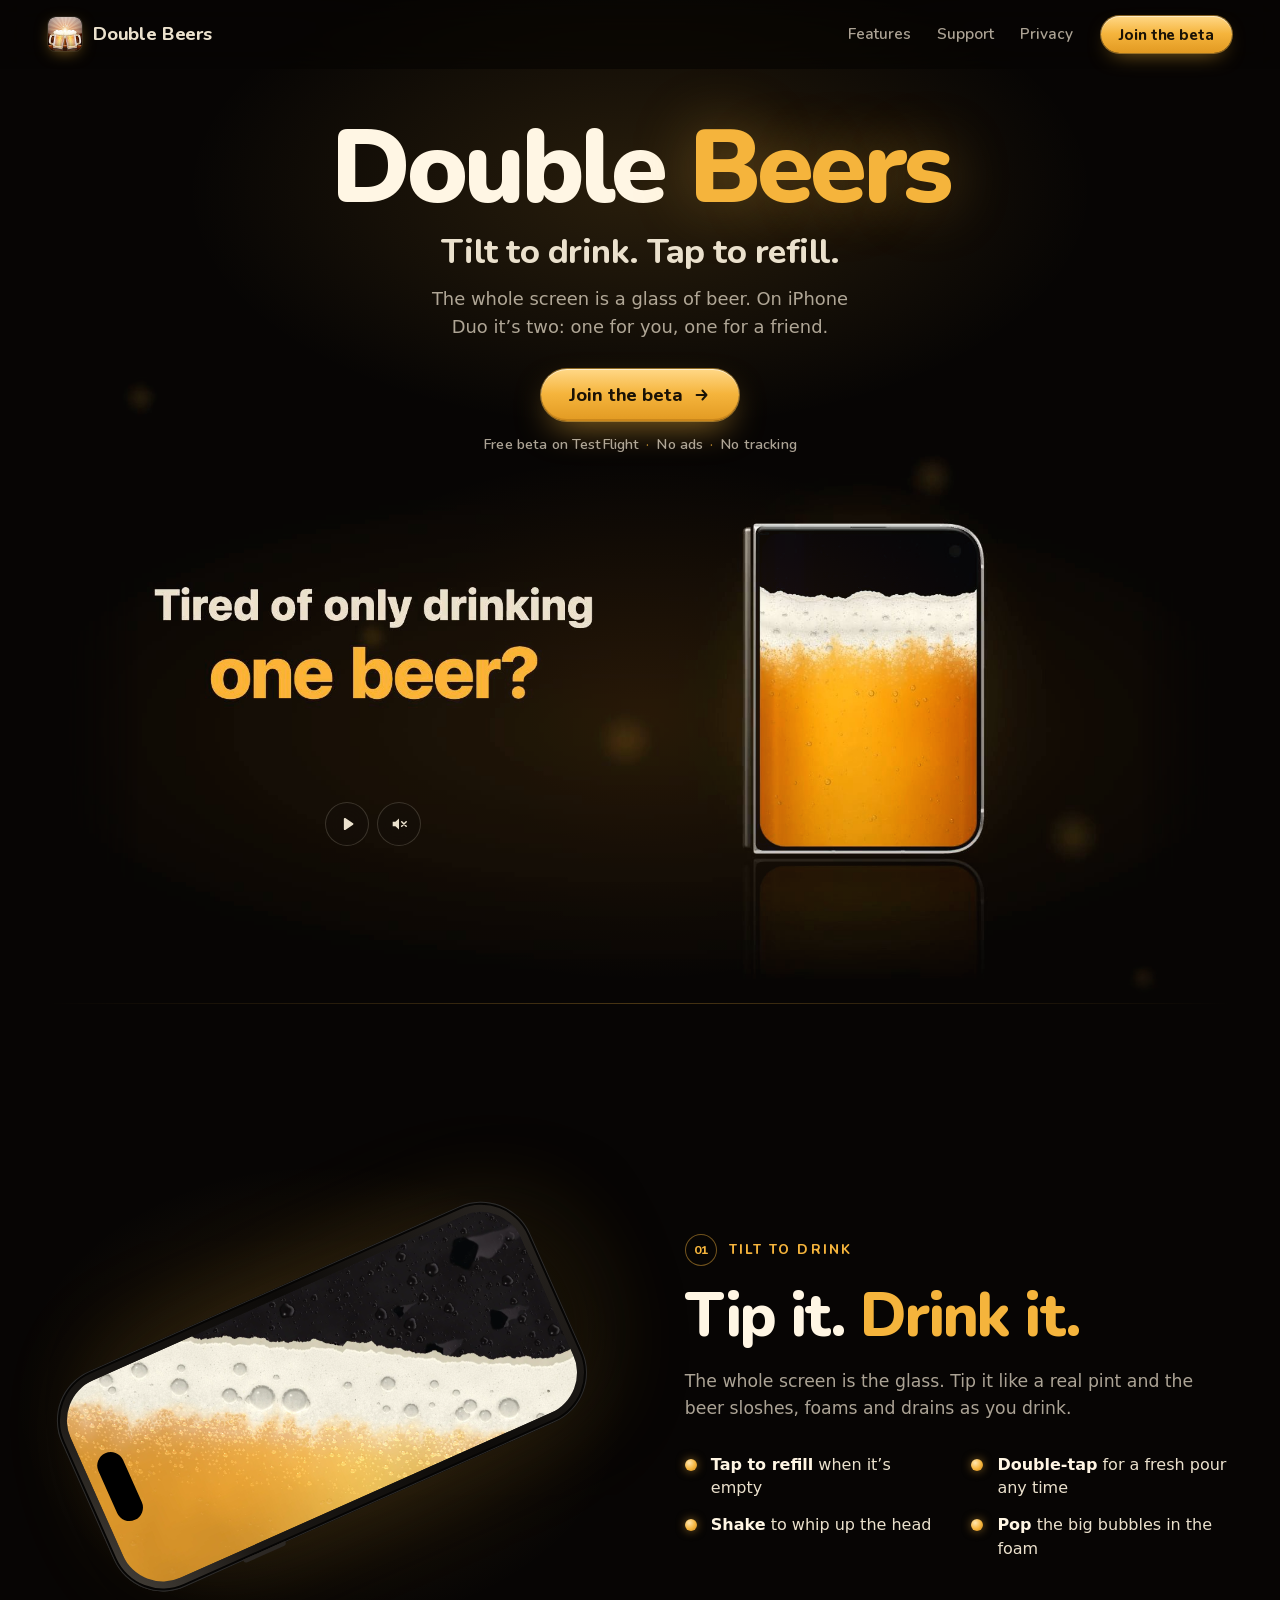
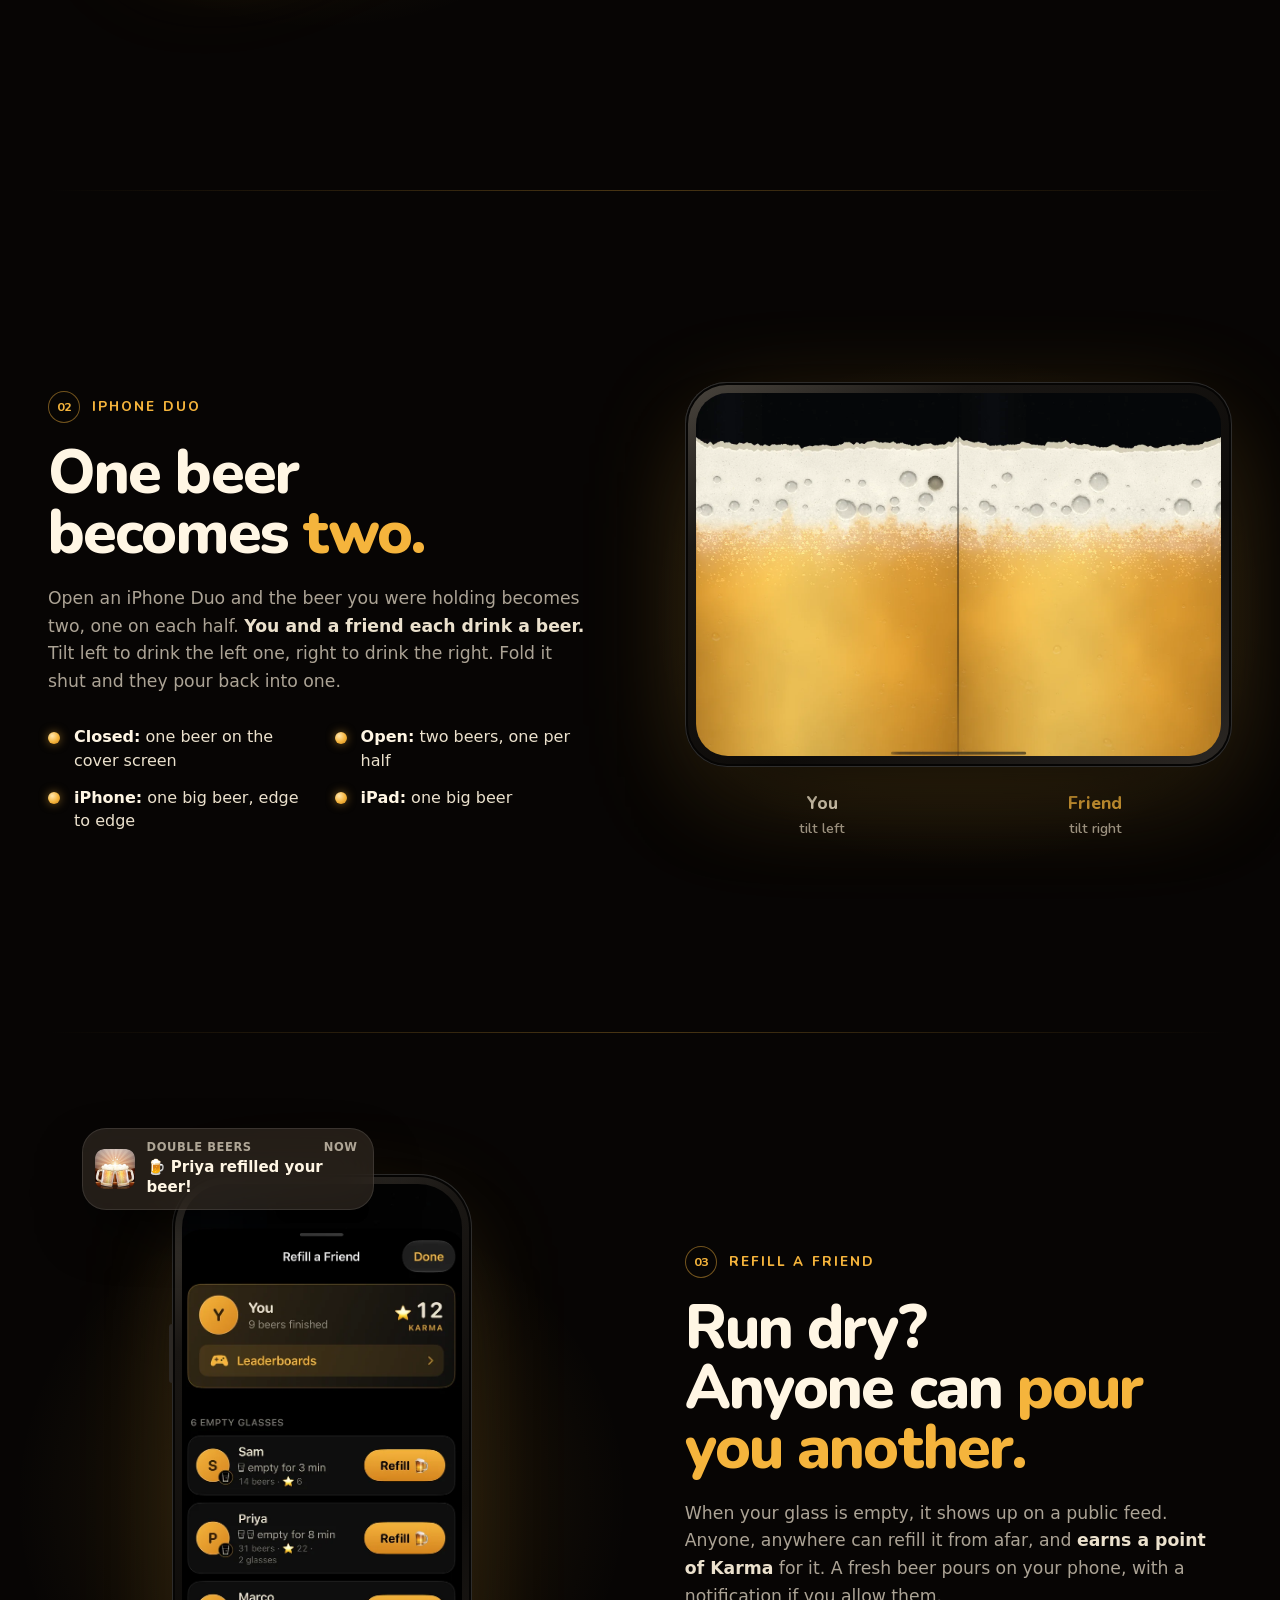
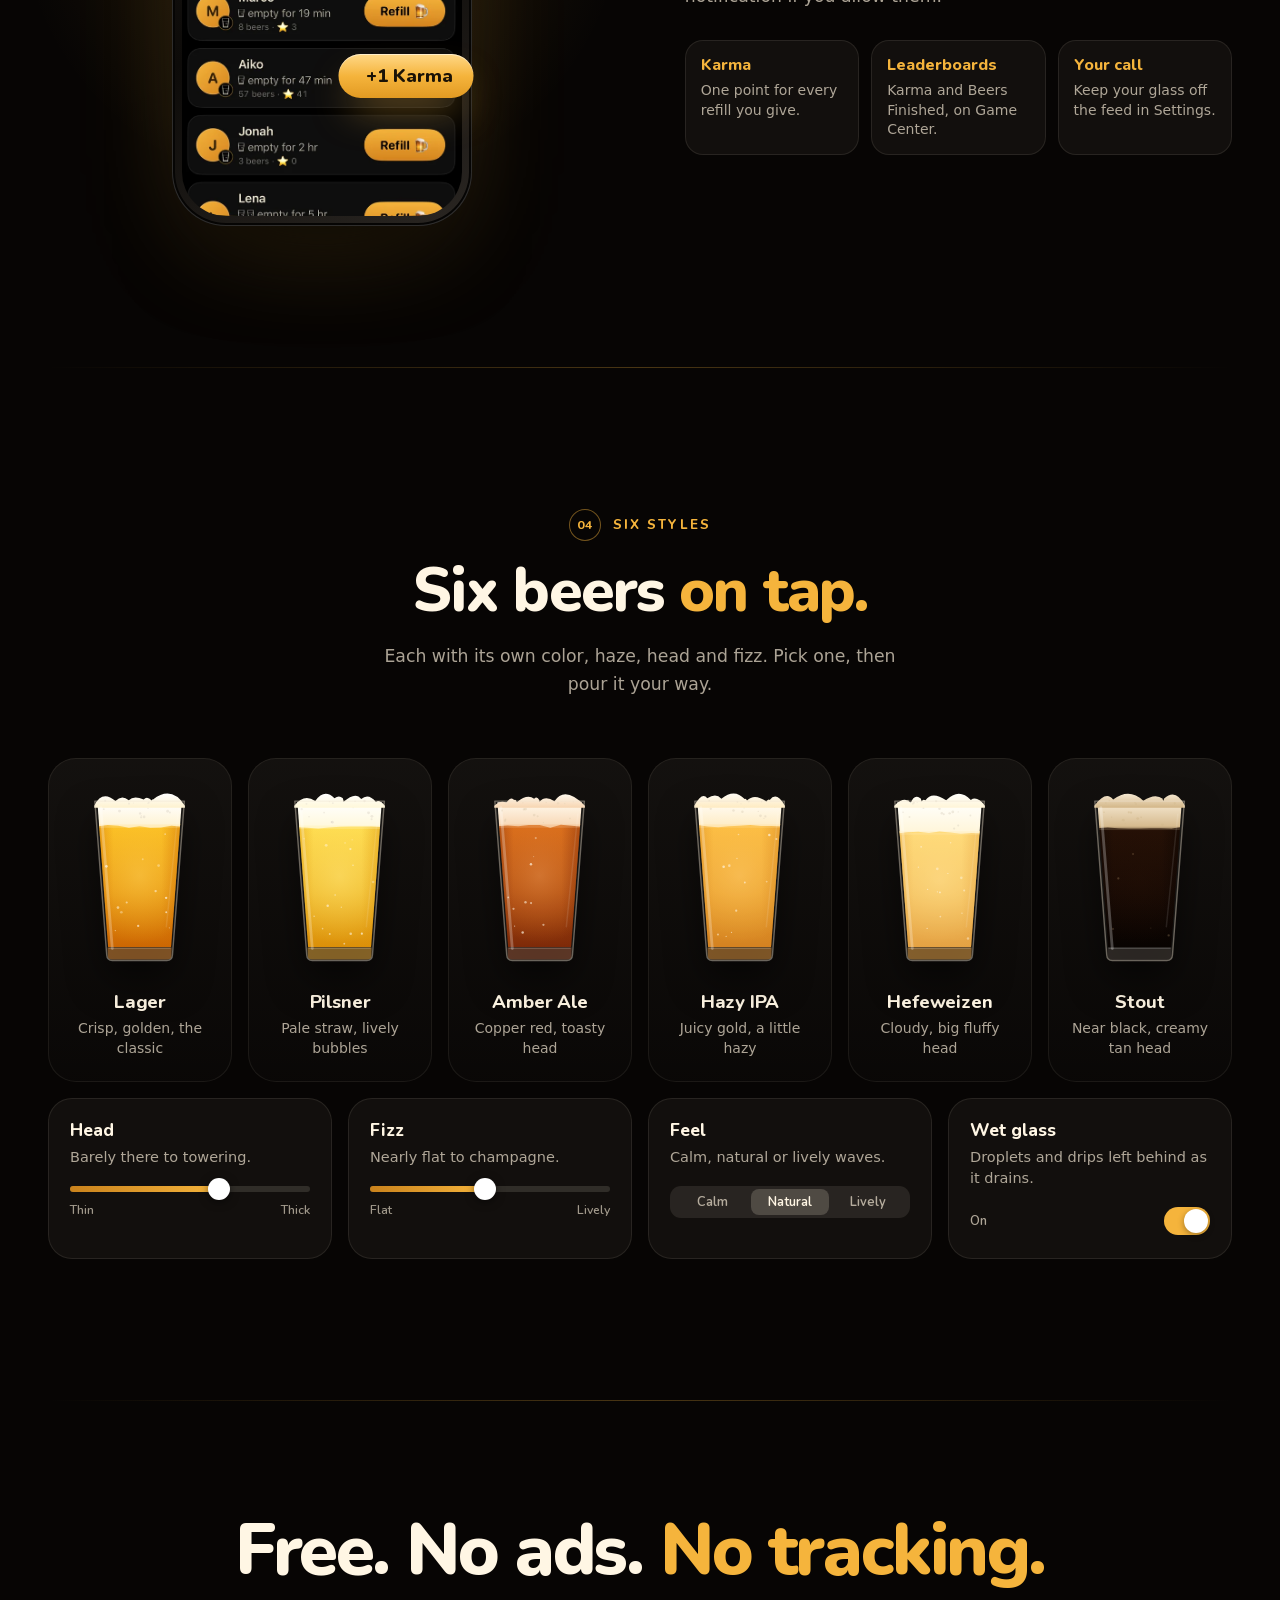
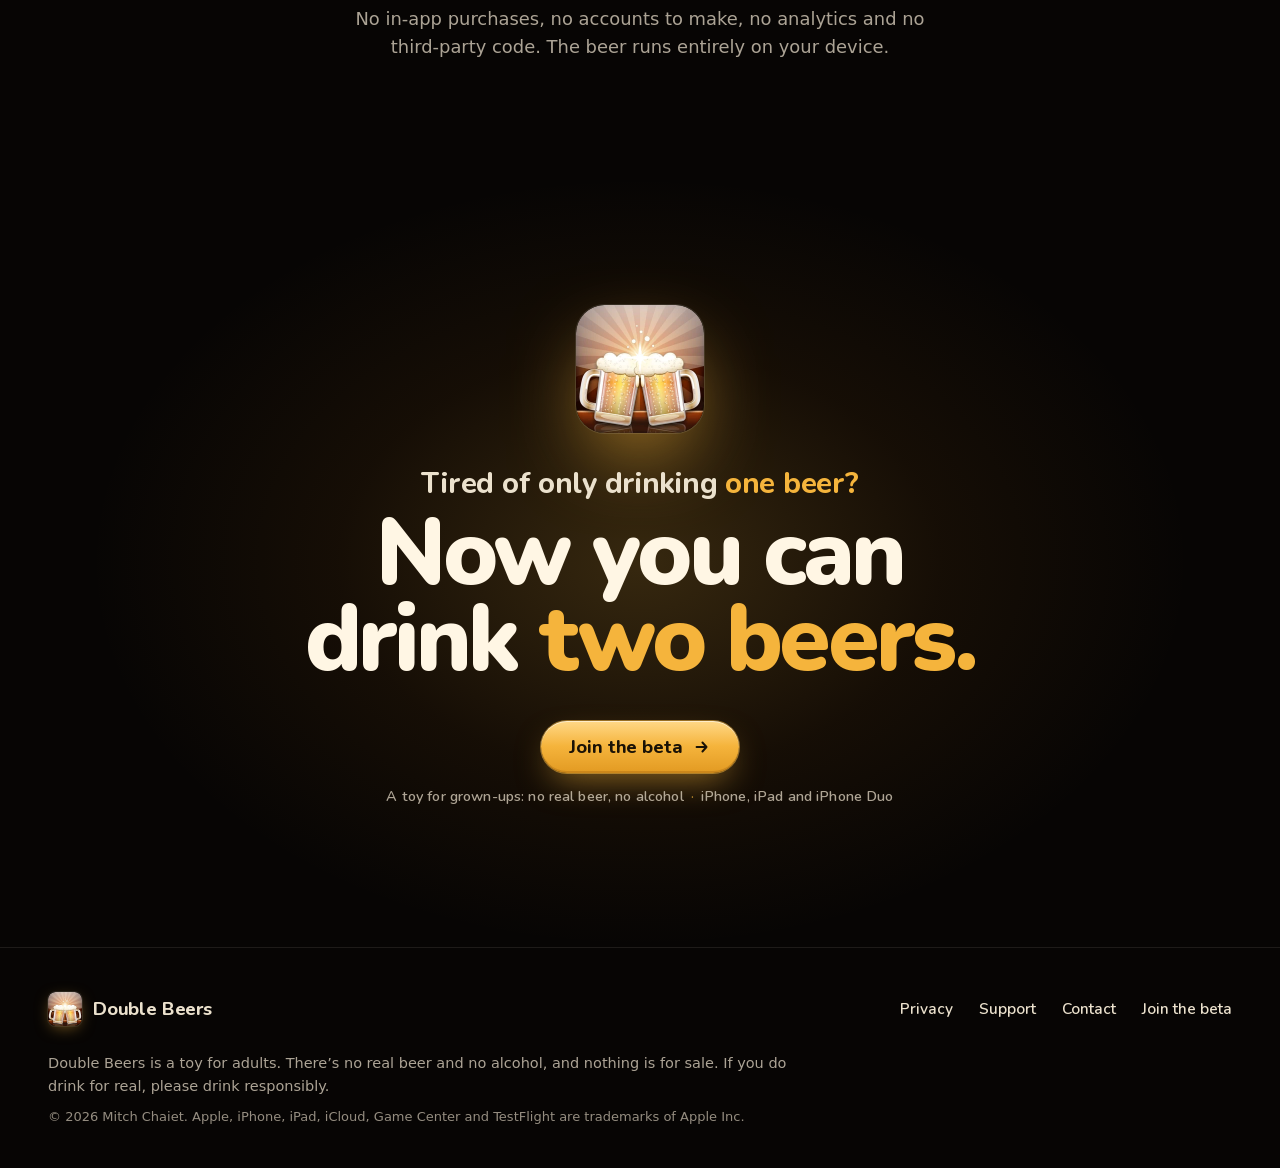
==== commit 3c3de3ba: "Trim copy: drop the lips line, the Metal line and the 18+ mentions" ====
--- a/index.html
+++ b/index.html
@@ -44,7 +44,6 @@
   "description": "The whole screen is a glass of beer. Tilt to drink, tap to refill. On iPhone Duo, two beers: one for you and one for a friend. A toy for adults: no real beer, no alcohol.",
   "operatingSystem": "iOS 18, iPadOS 18",
   "applicationCategory": "EntertainmentApplication",
-  "contentRating": "18+",
   "offers": { "@type": "Offer", "price": "0", "priceCurrency": "USD" },
   "author": { "@type": "Person", "name": "Mitch Chaiet" }
 }
@@ -349,7 +348,7 @@
              (download it from https://developer.apple.com/app-store/marketing/guidelines/). -->
         <a class="btn btn-ghost appstore-badge" href="https://apps.apple.com/app/id6824046542" data-slot="app-store" hidden>Download on the App Store</a>
       </div>
-      <p class="fine"><span class="nw">Free beta on TestFlight</span> <span class="sep" aria-hidden="true">&middot;</span> <a class="nw" href="/support/#age-rating">Rated 18+</a> <span class="sep sep-brk" aria-hidden="true">&middot;</span><span class="brk"></span> <span class="nw">No ads</span> <span class="sep" aria-hidden="true">&middot;</span> <span class="nw">No tracking</span></p>
+      <p class="fine"><span class="nw">Free beta on TestFlight</span> <span class="sep" aria-hidden="true">&middot;</span> <span class="nw">No ads</span> <span class="sep" aria-hidden="true">&middot;</span> <span class="nw">No tracking</span></p>
     </div>
 
     <figure class="film" id="film">
@@ -393,8 +392,8 @@
       </div>
       <div class="feature-copy">
         <p class="kicker"><span class="num">01</span>Tilt to drink</p>
-        <h2 id="tilt-title">Raise it to your lips. <span class="gold">Tip it back.</span></h2>
-        <p class="body">The whole screen is the glass. Tip it like a real pint and the beer sloshes, foams and drains as you drink. <strong>Nothing is a video:</strong> every wave, bubble and bit of foam is simulated live from your phone&rsquo;s motion and drawn in Metal.</p>
+        <h2 id="tilt-title">Tip it. <span class="gold">Drink it.</span></h2>
+        <p class="body">The whole screen is the glass. Tip it like a real pint and the beer sloshes, foams and drains as you drink.</p>
         <ul class="ticks">
           <li><b>Tap to refill</b> when it&rsquo;s empty</li>
           <li><b>Double-tap</b> for a fresh pour any time</li>
@@ -562,7 +561,7 @@
         <li><a href="https://testflight.apple.com/join/3u9vCuNe">Join the beta</a></li>
       </ul>
     </div>
-    <p class="foot-note">Double Beers is a toy for adults (<a href="/support/#age-rating">rated 18+</a>). There&rsquo;s no real beer and no alcohol, and nothing is for sale. If you do drink for real, please drink responsibly.</p>
+    <p class="foot-note">Double Beers is a toy for adults. There&rsquo;s no real beer and no alcohol, and nothing is for sale. If you do drink for real, please drink responsibly.</p>
     <p class="foot-legal">&copy; 2026 Mitch Chaiet. Apple, iPhone, iPad, iCloud, Game Center and TestFlight are trademarks of Apple Inc.</p>
   </div>
 </footer>
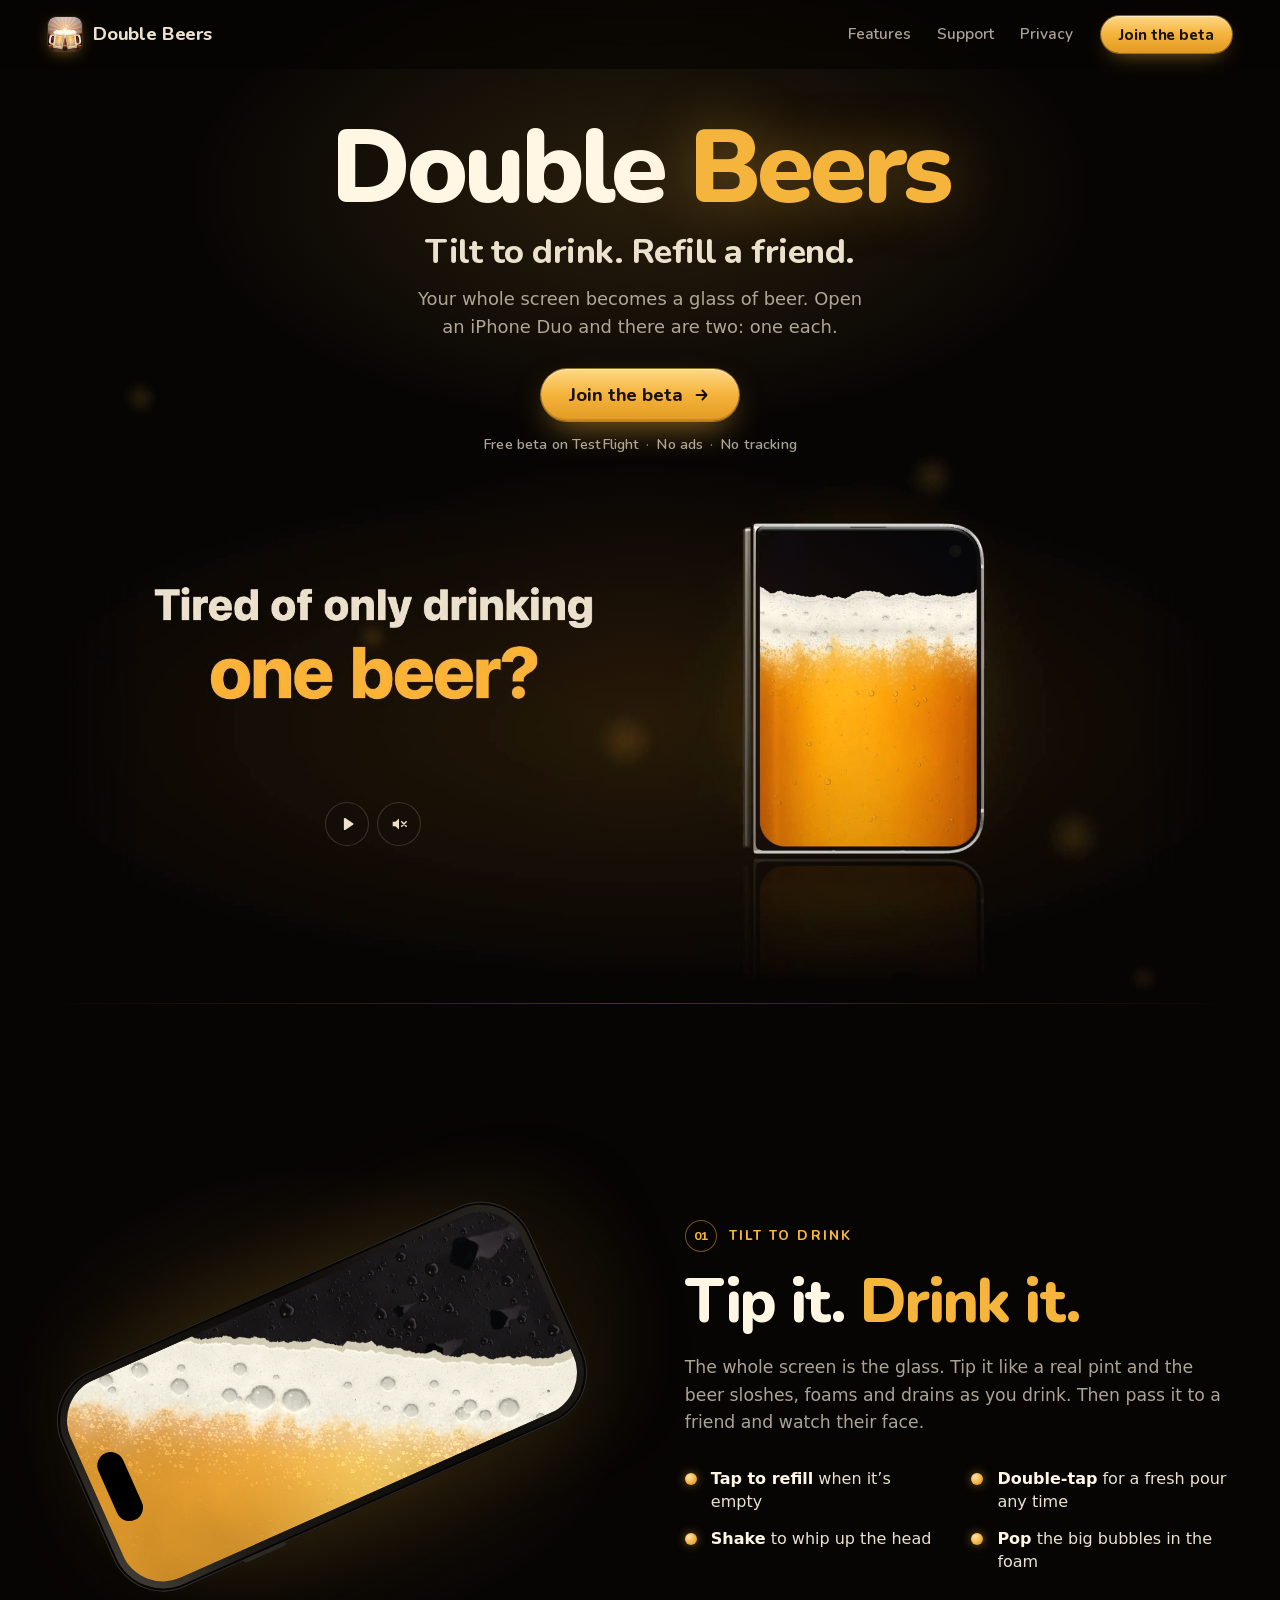
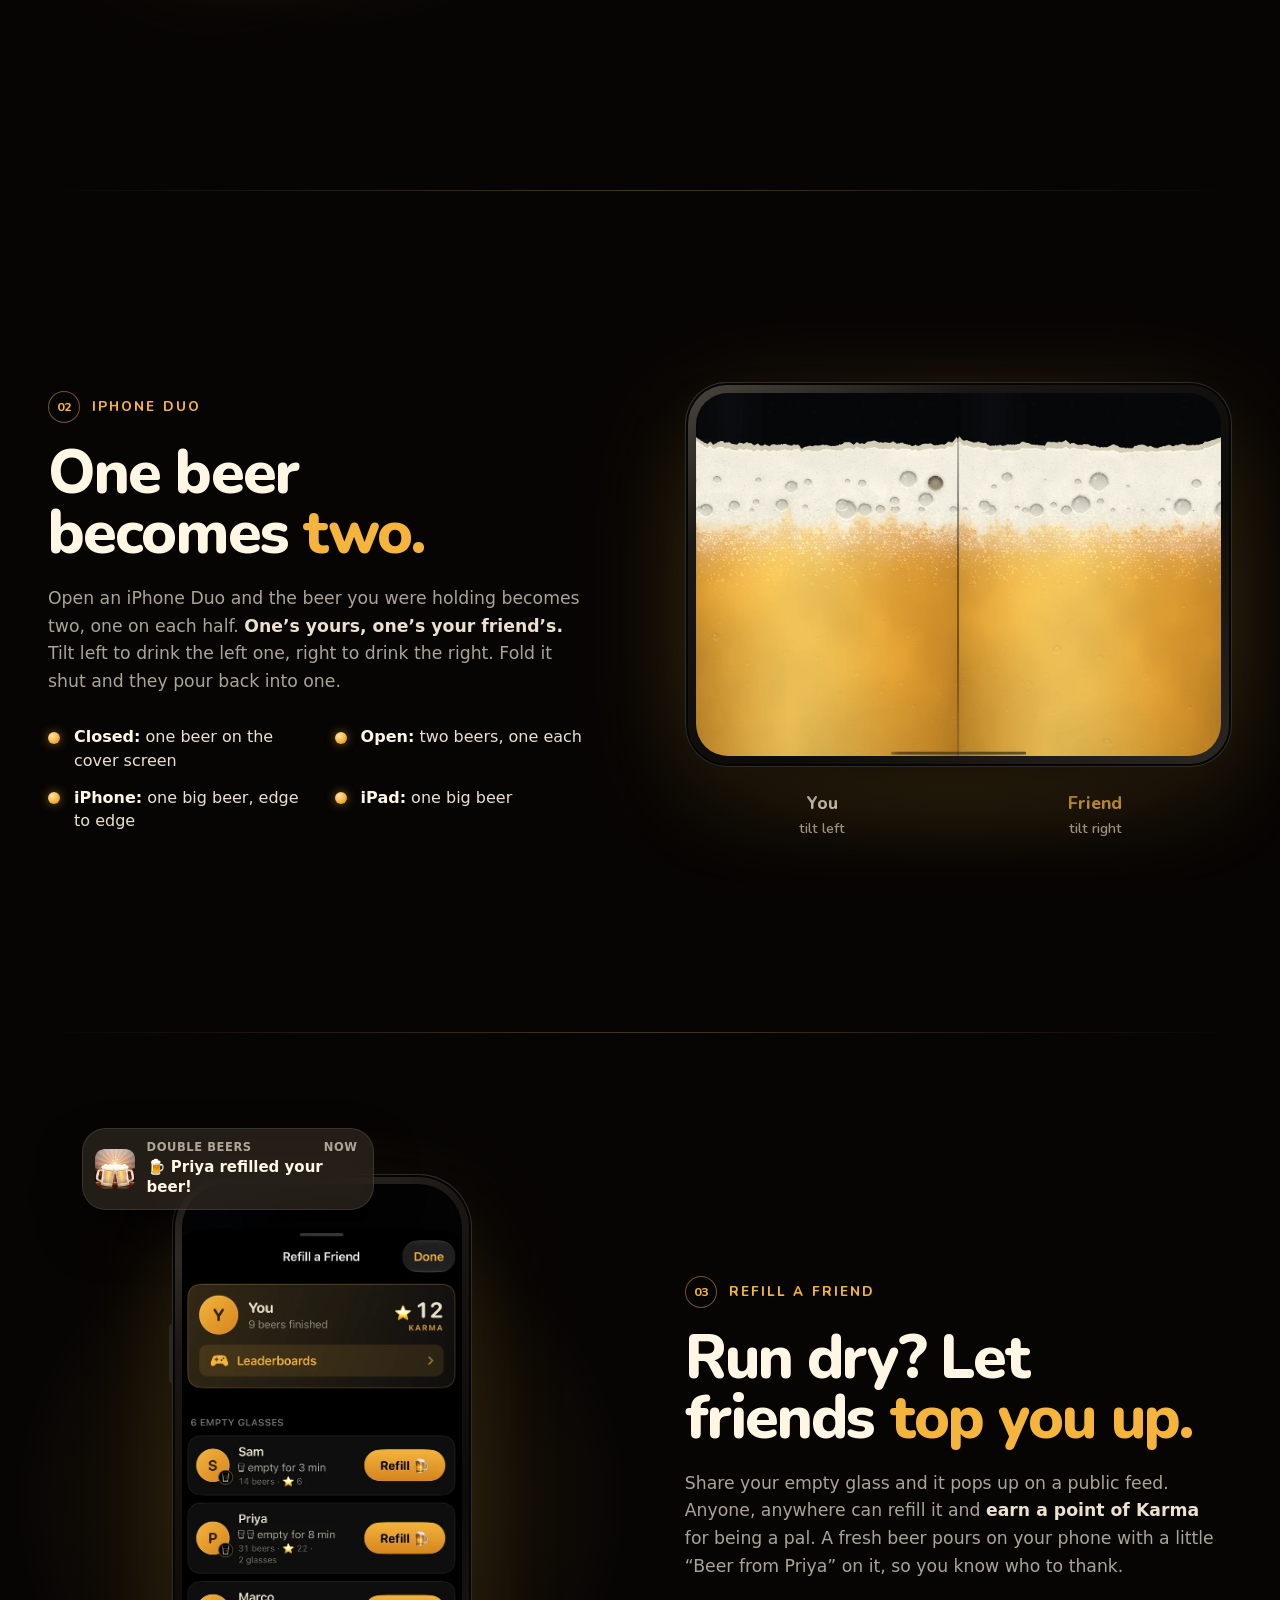
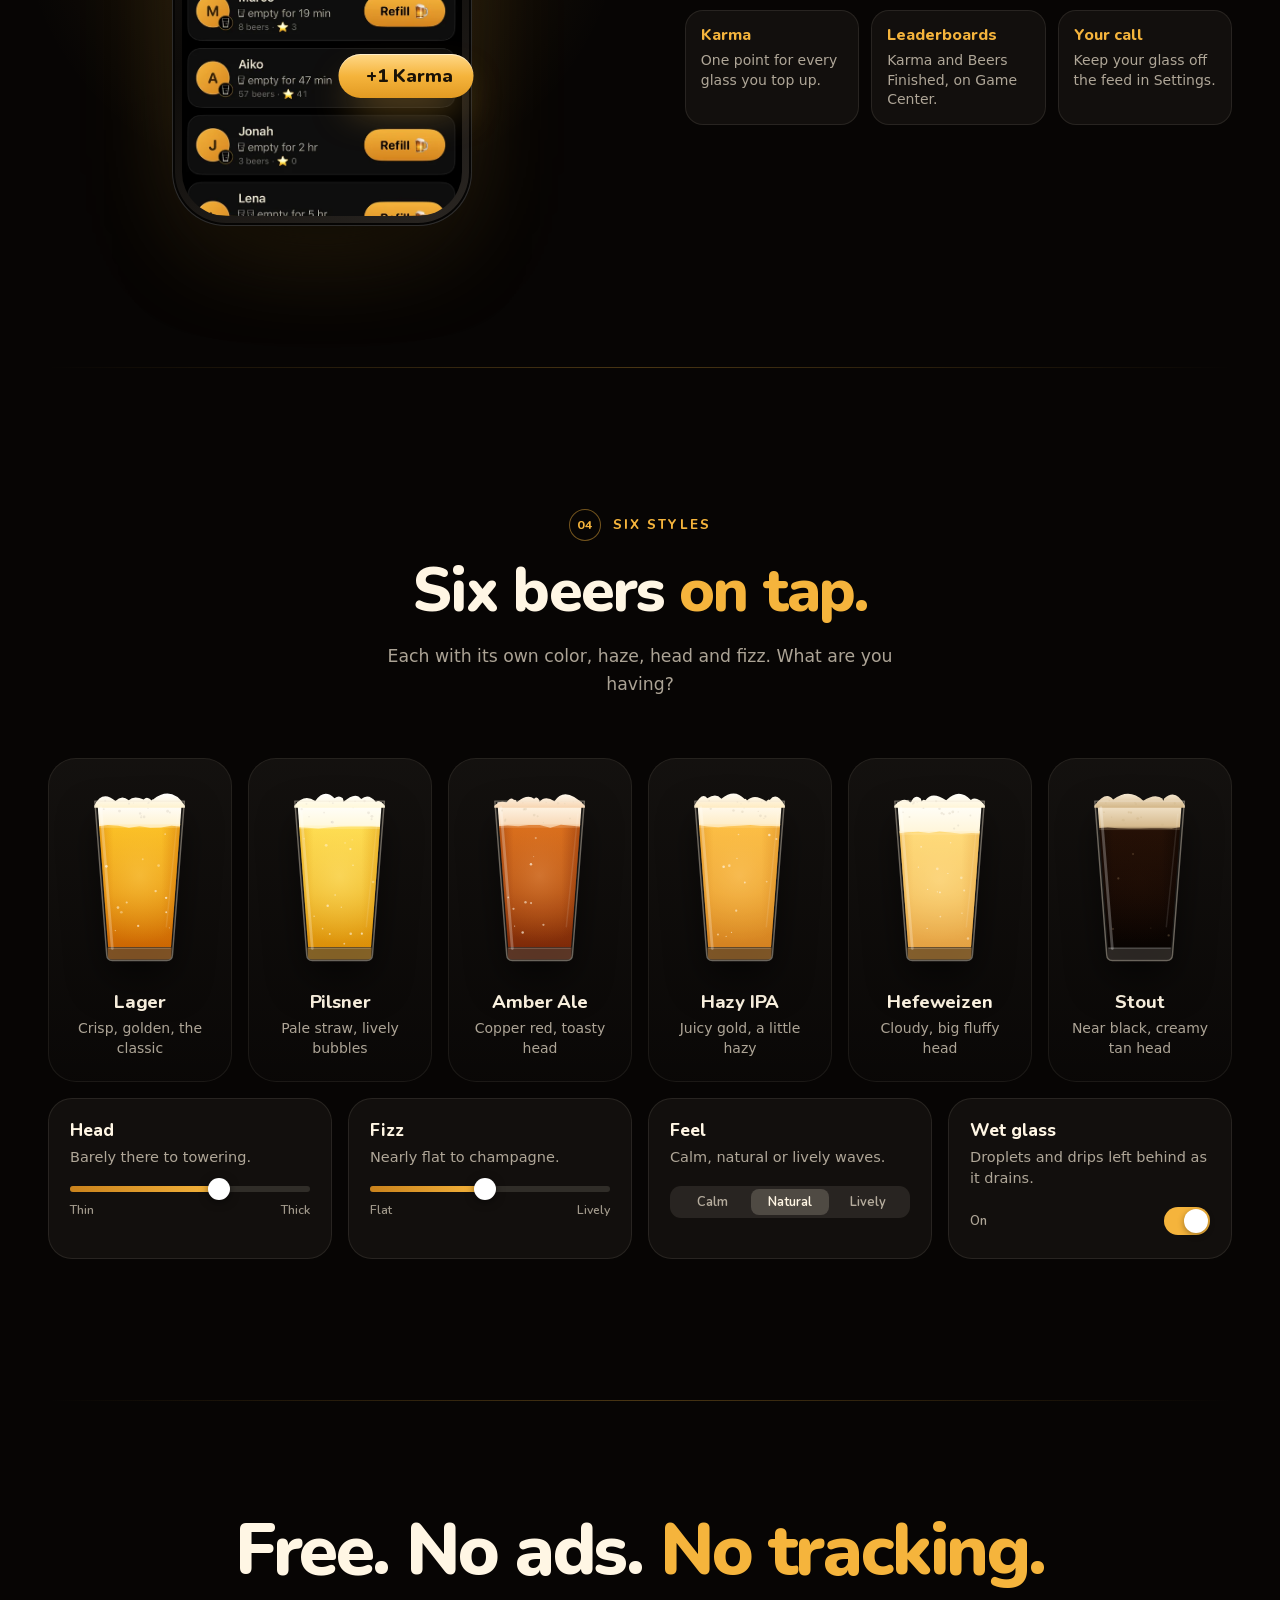
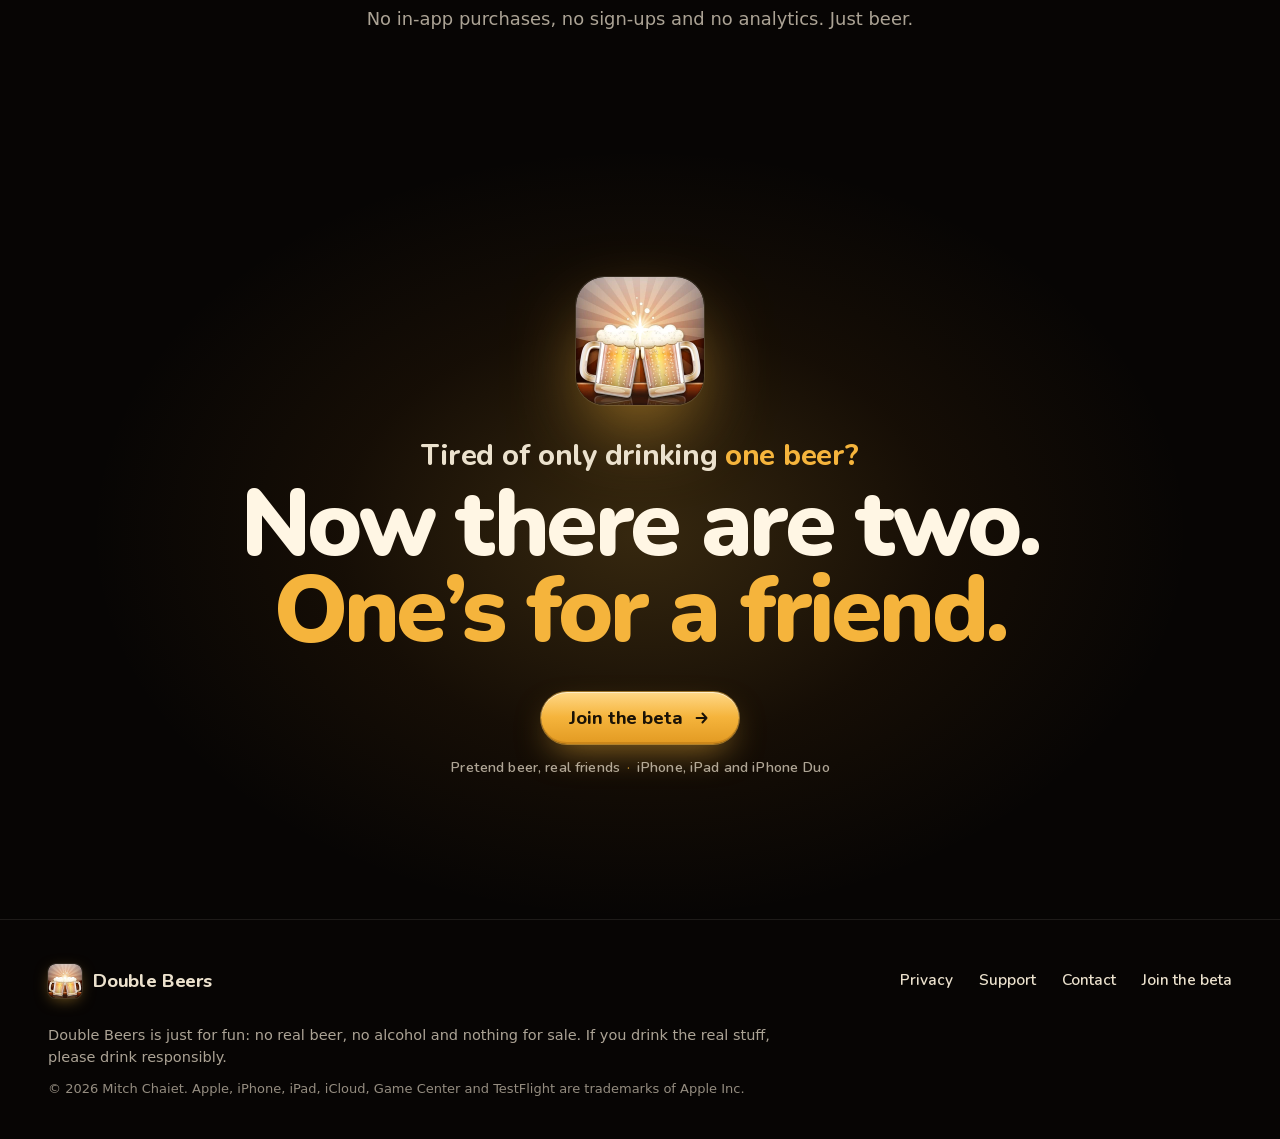
==== commit 0b006f15: "Lighter, more social copy across the site" ====
--- a/index.html
+++ b/index.html
@@ -4,7 +4,7 @@
 <meta charset="utf-8">
 <meta name="viewport" content="width=device-width, initial-scale=1, viewport-fit=cover">
 <title>Double Beers · Tilt to drink. Tap to refill.</title>
-<meta name="description" content="Double Beers turns your whole screen into a glass of beer. Tilt to drink, tap to refill. On iPhone Duo it's two beers, one for you and one for a friend. Free, no ads, no tracking.">
+<meta name="description" content="Your whole screen is a glass of beer. Tilt to drink, tap to refill, and on iPhone Duo grab a friend: there's one for each of you. Free, no ads, no tracking.">
 <meta name="color-scheme" content="dark">
 <meta name="theme-color" content="#070504">
 <link rel="canonical" href="https://doublebeers.com/">
@@ -15,14 +15,14 @@
 <meta property="og:site_name" content="Double Beers">
 <meta property="og:url" content="https://doublebeers.com/">
 <meta property="og:title" content="Double Beers · Tilt to drink. Tap to refill.">
-<meta property="og:description" content="Tired of only drinking one beer? Now you can drink two. A glass of beer for iPhone, and two on iPhone Duo.">
+<meta property="og:description" content="A glass of beer on iPhone, two on iPhone Duo: one for you, one for a friend. Share your empty glass and anyone can refill it from afar.">
 <meta property="og:image" content="https://doublebeers.com/og-image.png">
 <meta property="og:image:width" content="1200">
 <meta property="og:image:height" content="630">
 <meta property="og:image:alt" content="Double Beers: an iPhone with one beer and an open iPhone Duo with two beers.">
 <meta name="twitter:card" content="summary_large_image">
 <meta name="twitter:title" content="Double Beers · Tilt to drink. Tap to refill.">
-<meta name="twitter:description" content="Tired of only drinking one beer? Now you can drink two. Free for iPhone, iPad and iPhone Duo.">
+<meta name="twitter:description" content="Tilt to drink, tap to refill, and pour one for a friend. Free for iPhone, iPad and iPhone Duo.">
 <meta name="twitter:image" content="https://doublebeers.com/og-image.png">
 <meta name="twitter:image:alt" content="Double Beers: an iPhone with one beer and an open iPhone Duo with two beers.">
 
@@ -41,7 +41,7 @@
   "name": "Double Beers",
   "url": "https://doublebeers.com/",
   "image": "https://doublebeers.com/og-image.png",
-  "description": "The whole screen is a glass of beer. Tilt to drink, tap to refill. On iPhone Duo, two beers: one for you and one for a friend. A toy for adults: no real beer, no alcohol.",
+  "description": "The whole screen is a glass of beer. Tilt to drink, tap to refill. On iPhone Duo, two beers: one for you and one for a friend. Share your empty glass and anyone can refill it from afar. Just for fun: no real beer, no alcohol.",
   "operatingSystem": "iOS 18, iPadOS 18",
   "applicationCategory": "EntertainmentApplication",
   "offers": { "@type": "Offer", "price": "0", "priceCurrency": "USD" },
@@ -327,14 +327,14 @@
   <section class="hero" aria-labelledby="hero-title">
     <div class="wrap">
       <h1 class="display" id="hero-title">Double <span class="gold">Beers</span></h1>
-      <p class="hero-sub">Tilt to drink. Tap to refill.</p>
+      <p class="hero-sub">Tilt to drink. Refill a friend.</p>
     </div>
 
     <!-- Before the film in the source (keyboard and reading order); on phones CSS moves it below the film (.hero is a flex column). -->
     <div class="wrap hero-cta">
       <!-- iPad: 1.0 is an iPhone build, so iPad gets one beer. If the universal iPad build (ipad-plan.md) ships, say "On iPhone Duo and iPad" here,
            in the meta description, og:description, JSON-LD, feature 02's kicker and ticks, and on /support/. -->
-      <p class="lede">The whole screen is a glass of beer. On iPhone Duo it&rsquo;s two: one for you, one for a friend.</p>
+      <p class="lede">Your whole screen becomes a glass of beer. Open an iPhone Duo and there are two: one each.</p>
       <div class="cta-row">
         <a class="btn" href="https://testflight.apple.com/join/3u9vCuNe">
           Join the beta
@@ -393,7 +393,7 @@
       <div class="feature-copy">
         <p class="kicker"><span class="num">01</span>Tilt to drink</p>
         <h2 id="tilt-title">Tip it. <span class="gold">Drink it.</span></h2>
-        <p class="body">The whole screen is the glass. Tip it like a real pint and the beer sloshes, foams and drains as you drink.</p>
+        <p class="body">The whole screen is the glass. Tip it like a real pint and the beer sloshes, foams and drains as you drink. Then pass it to a friend and watch their face.</p>
         <ul class="ticks">
           <li><b>Tap to refill</b> when it&rsquo;s empty</li>
           <li><b>Double-tap</b> for a fresh pour any time</li>
@@ -421,10 +421,10 @@
       <div class="feature-copy">
         <p class="kicker"><span class="num">02</span>iPhone Duo</p>
         <h2 id="two-title">One beer becomes <span class="gold">two.</span></h2>
-        <p class="body">Open an iPhone Duo and the beer you were holding becomes two, one on each half. <strong>You and a friend each drink a beer.</strong> Tilt left to drink the left one, right to drink the right. Fold it shut and they pour back into one.</p>
+        <p class="body">Open an iPhone Duo and the beer you were holding becomes two, one on each half. <strong>One&rsquo;s yours, one&rsquo;s your friend&rsquo;s.</strong> Tilt left to drink the left one, right to drink the right. Fold it shut and they pour back into one.</p>
         <ul class="ticks">
           <li><b>Closed:</b> one beer on the cover screen</li>
-          <li><b>Open:</b> two beers, one per half</li>
+          <li><b>Open:</b> two beers, one each</li>
           <li><b>iPhone:</b> one big beer, edge to edge</li>
           <li><b>iPad:</b> one big beer</li>
         </ul>
@@ -452,10 +452,10 @@
       </div>
       <div class="feature-copy">
         <p class="kicker"><span class="num">03</span>Refill a Friend</p>
-        <h2 id="refill-title">Run dry? Anyone can <span class="gold">pour you another.</span></h2>
-        <p class="body">When your glass is empty, it shows up on a public feed. Anyone, anywhere can refill it from afar, and <strong>earns a point of Karma</strong> for it. A fresh beer pours on your phone, with a notification if you allow them.</p>
+        <h2 id="refill-title">Run dry? Let friends <span class="gold">top you up.</span></h2>
+        <p class="body">Share your empty glass and it pops up on a public feed. Anyone, anywhere can refill it and <strong>earn a point of Karma</strong> for being a pal. A fresh beer pours on your phone with a little &ldquo;Beer from Priya&rdquo; on it, so you know who to thank.</p>
         <ul class="facts">
-          <li><b>Karma</b><span>One point for every refill you give.</span></li>
+          <li><b>Karma</b><span>One point for every glass you top up.</span></li>
           <li><b>Leaderboards</b><span>Karma and Beers Finished, on Game Center.</span></li>
           <li><b>Your call</b><span>Keep your glass off the feed in Settings.</span></li>
         </ul>
@@ -468,7 +468,7 @@
       <div class="section-head">
         <p class="kicker"><span class="num">04</span>Six styles</p>
         <h2 id="styles-title">Six beers <span class="gold">on tap.</span></h2>
-        <p class="body">Each with its own color, haze, head and fizz. Pick one, then pour it your way.</p>
+        <p class="body">Each with its own color, haze, head and fizz. What are you having?</p>
       </div>
       <ul class="style-grid">
         <!--pints:start-->
@@ -528,7 +528,7 @@
 
     <section class="promise" aria-labelledby="promise-title">
       <h2 id="promise-title">Free. No ads. <span class="gold">No tracking.</span></h2>
-      <p>No in-app purchases, no accounts to make, no analytics and no third-party code. The beer runs entirely on your device.</p>
+      <p>No in-app purchases, no sign-ups and no analytics. Just beer.</p>
     </section>
   </div>
 
@@ -536,7 +536,7 @@
     <div class="wrap">
       <img class="finale-icon" src="/media/app-icon.webp" width="128" height="128" loading="lazy" alt="The Double Beers app icon: two beer mugs clinking.">
       <p class="q">Tired of only drinking <span class="gold">one beer?</span></p>
-      <h2 id="finale-title">Now you can drink <span class="gold">two beers.</span></h2>
+      <h2 id="finale-title">Now there are two. <span class="gold">One&rsquo;s for a friend.</span></h2>
       <div class="cta-row">
         <a class="btn" href="https://testflight.apple.com/join/3u9vCuNe">
           Join the beta
@@ -545,7 +545,7 @@
         <!-- APP STORE BADGE SLOT (same as the hero): delete `hidden` once the app is live. -->
         <a class="btn btn-ghost appstore-badge" href="https://apps.apple.com/app/id6824046542" data-slot="app-store" hidden>Download on the App Store</a>
       </div>
-      <p class="fine"><span>A toy for grown-ups: no real beer, no alcohol</span> <span class="sep sep-brk" aria-hidden="true">&middot;</span><span class="brk"></span> <span class="nw">iPhone, iPad and iPhone Duo</span></p>
+      <p class="fine"><span>Pretend beer, real friends</span> <span class="sep sep-brk" aria-hidden="true">&middot;</span><span class="brk"></span> <span class="nw">iPhone, iPad and iPhone Duo</span></p>
     </div>
   </section>
 </main>
@@ -561,7 +561,7 @@
         <li><a href="https://testflight.apple.com/join/3u9vCuNe">Join the beta</a></li>
       </ul>
     </div>
-    <p class="foot-note">Double Beers is a toy for adults. There&rsquo;s no real beer and no alcohol, and nothing is for sale. If you do drink for real, please drink responsibly.</p>
+    <p class="foot-note">Double Beers is just for fun: no real beer, no alcohol and nothing for sale. If you drink the real stuff, please drink responsibly.</p>
     <p class="foot-legal">&copy; 2026 Mitch Chaiet. Apple, iPhone, iPad, iCloud, Game Center and TestFlight are trademarks of Apple Inc.</p>
   </div>
 </footer>
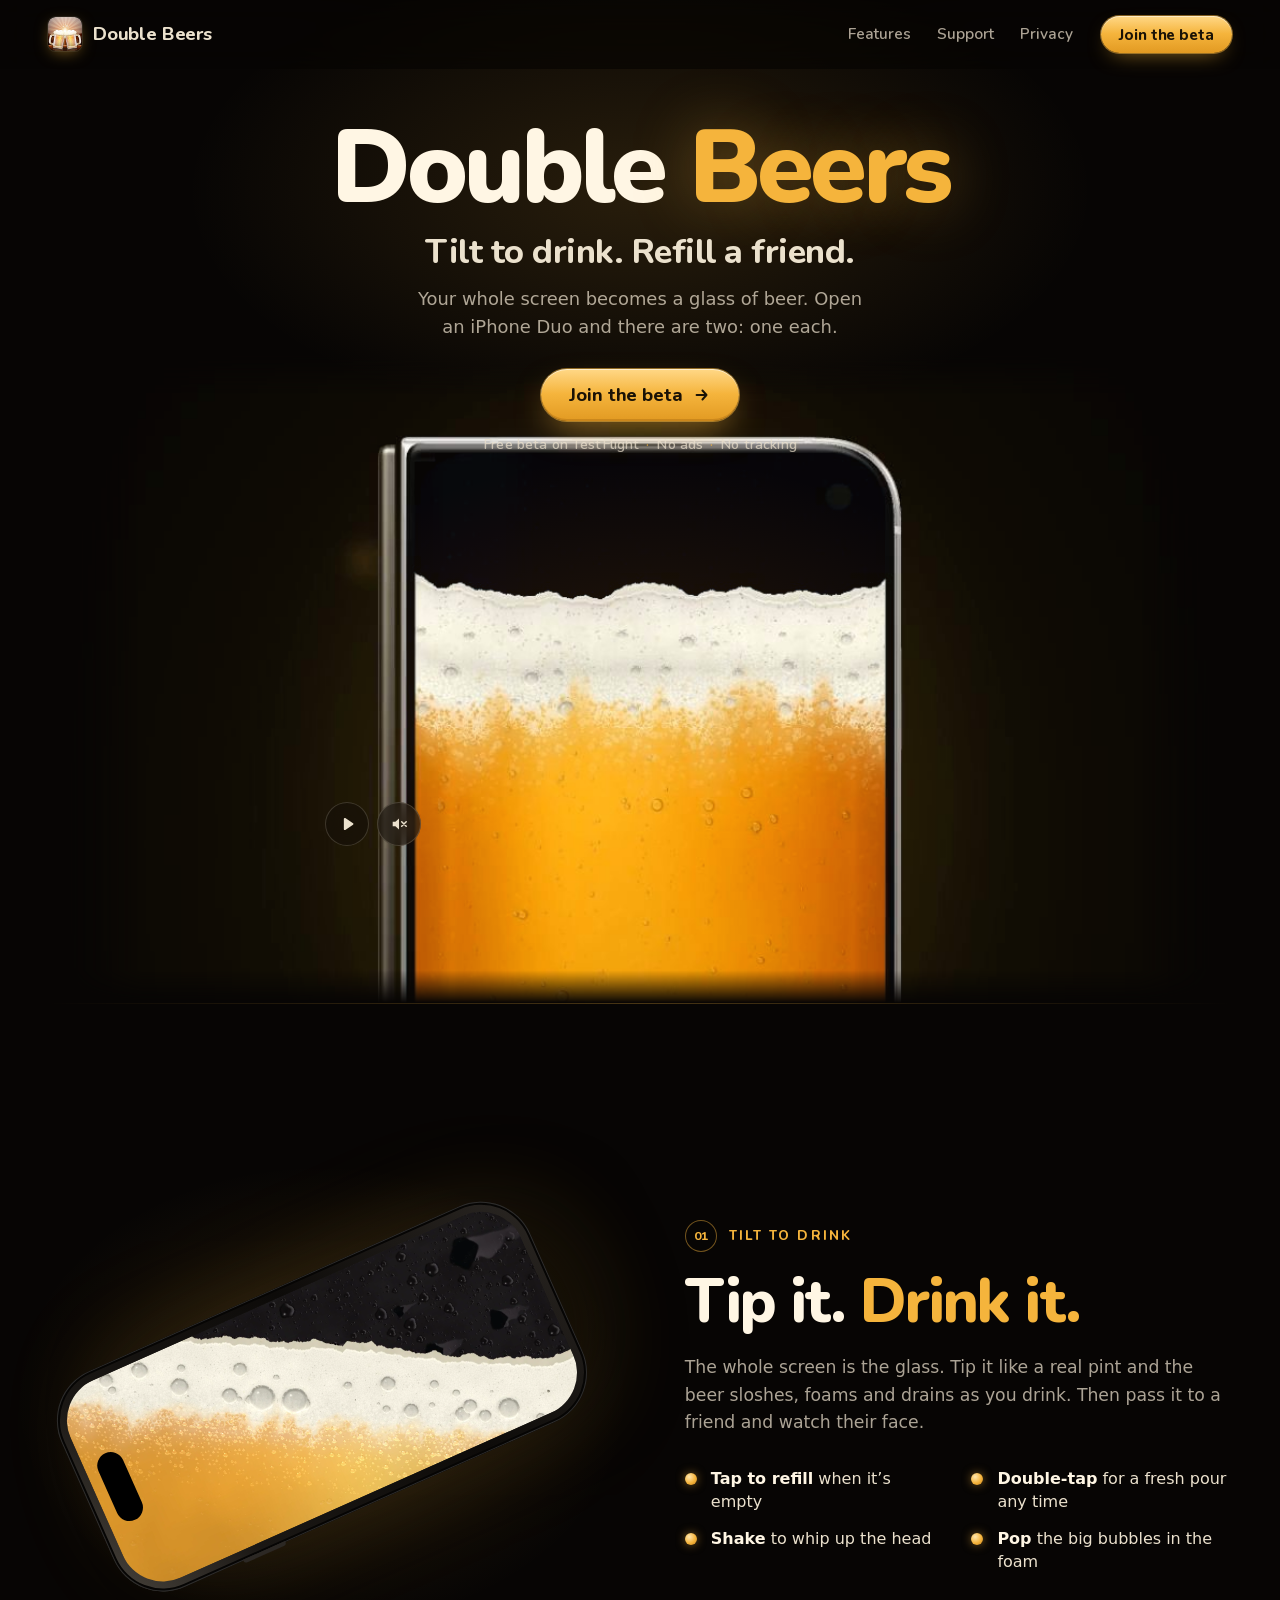
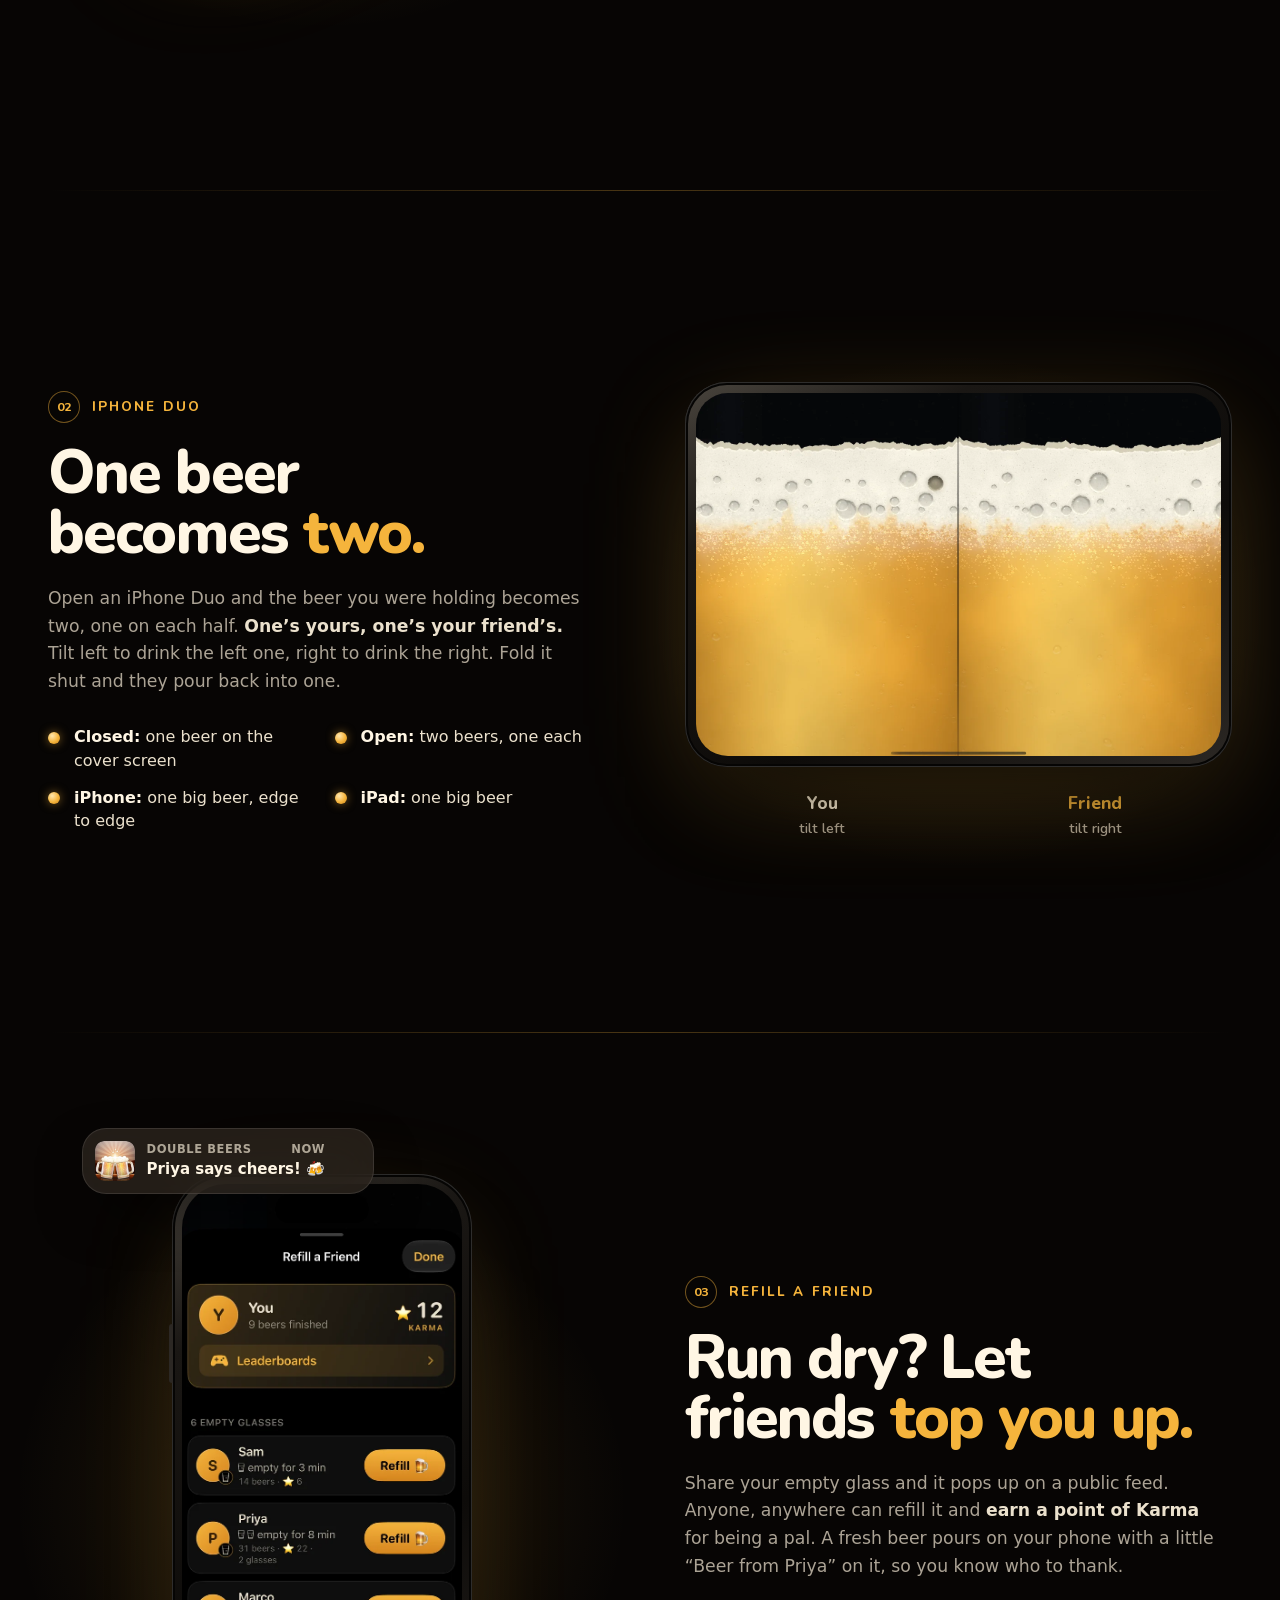
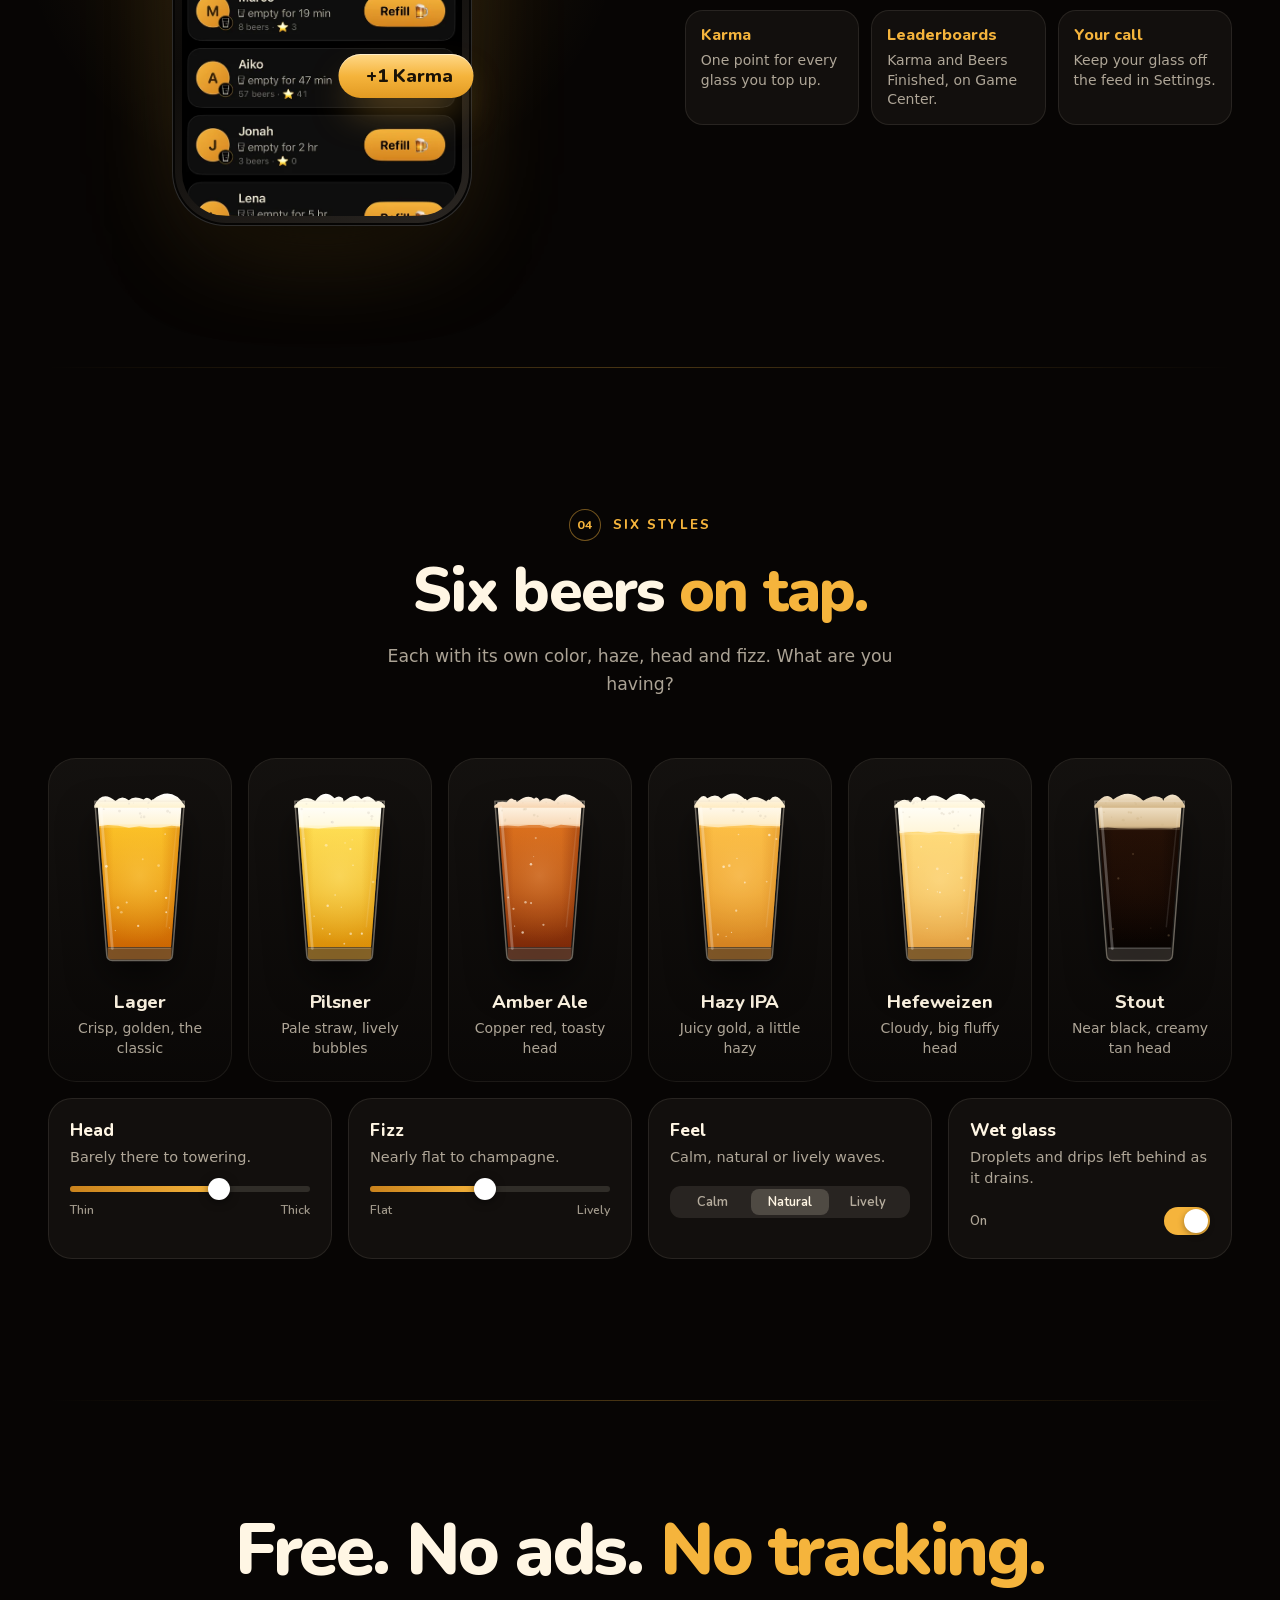
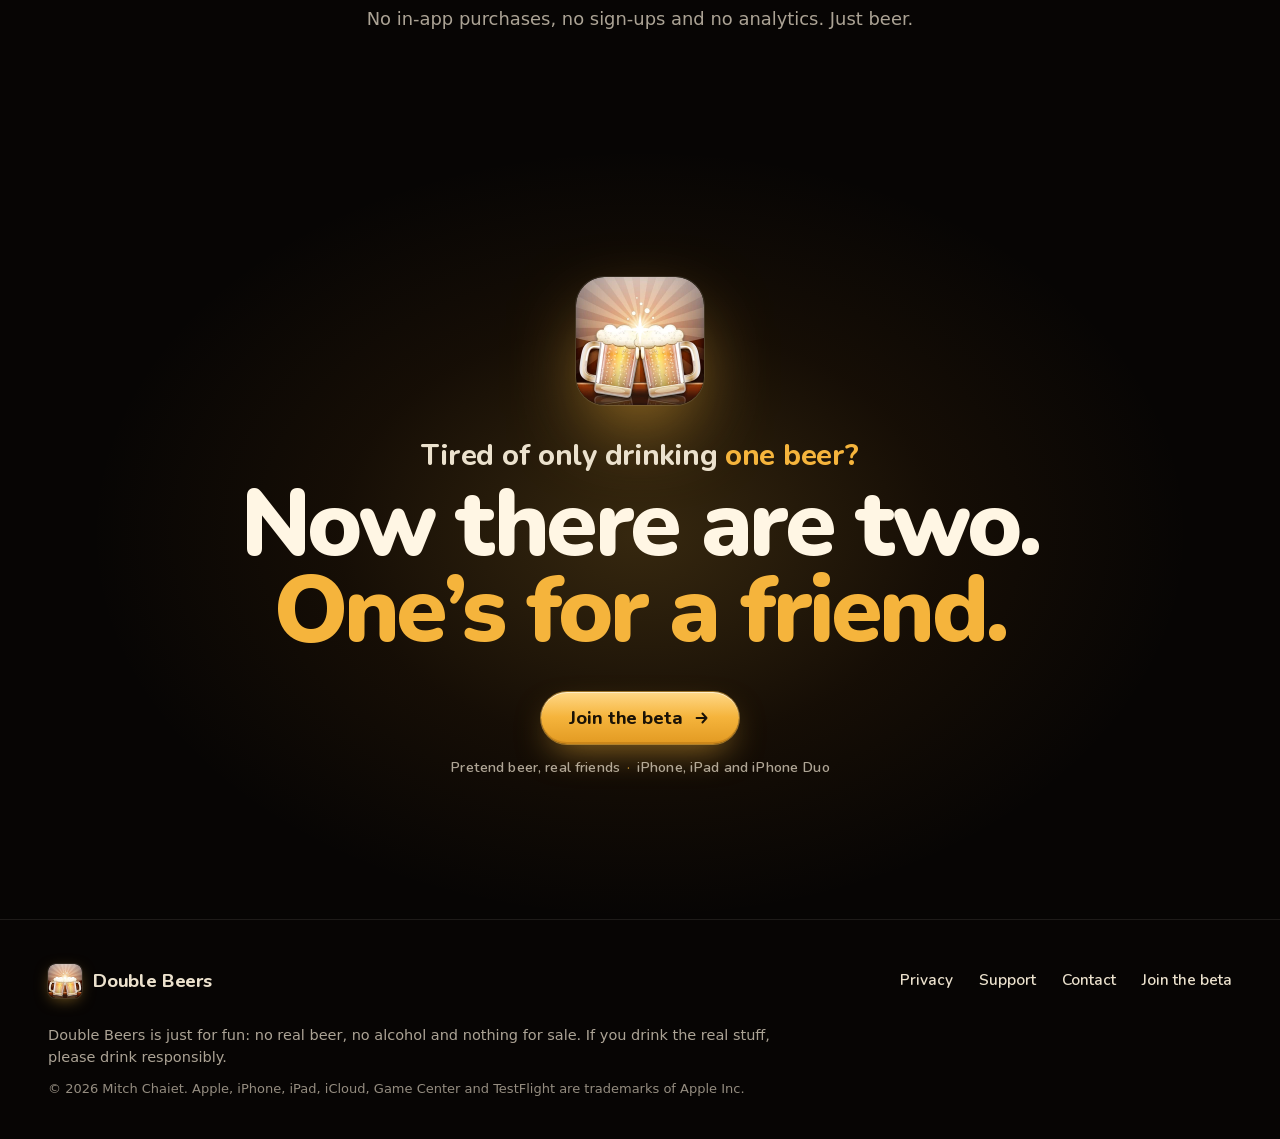
==== commit 87e2089e: "Privacy and support match build 9: opt-in sharing, hide and report, refill log, named alerts" ====
--- a/index.html
+++ b/index.html
@@ -443,7 +443,7 @@
           </div>
           <div class="notif" aria-hidden="true">
             <img src="/media/app-icon.webp" width="40" height="40" alt="">
-            <div><p class="app"><span>Double Beers</span><span>now</span></p><p class="msg">&#127866; Priya refilled your beer!</p></div>
+            <div><p class="app"><span>Double Beers</span><span>now</span></p><p class="msg">Priya says cheers! &#127867;</p></div>
           </div>
           <div class="chip" aria-hidden="true">
             <svg viewBox="0 0 20 20"><path d="M10 1.8l2.4 5.3 5.8.6-4.3 3.9 1.2 5.7L10 14.4l-5.1 2.9 1.2-5.7-4.3-3.9 5.8-.6z" fill="currentColor"/></svg>+1 Karma
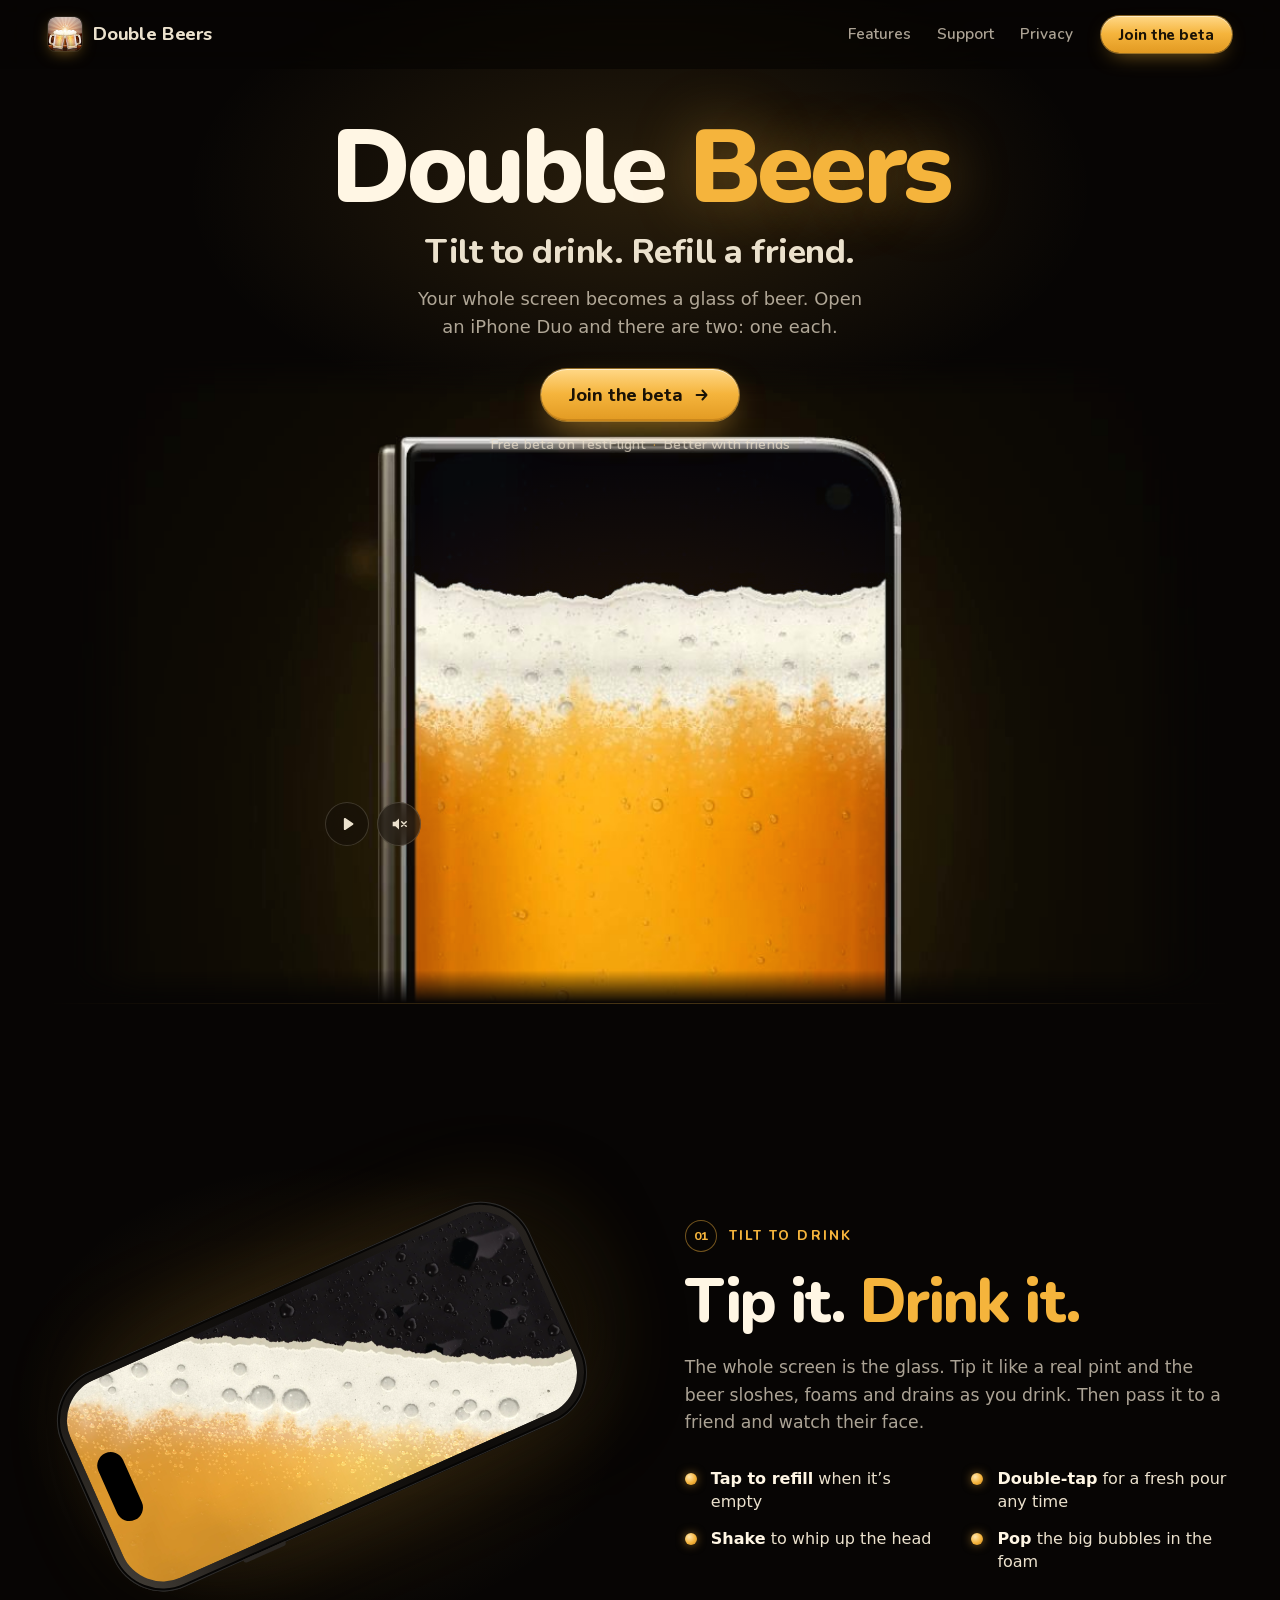
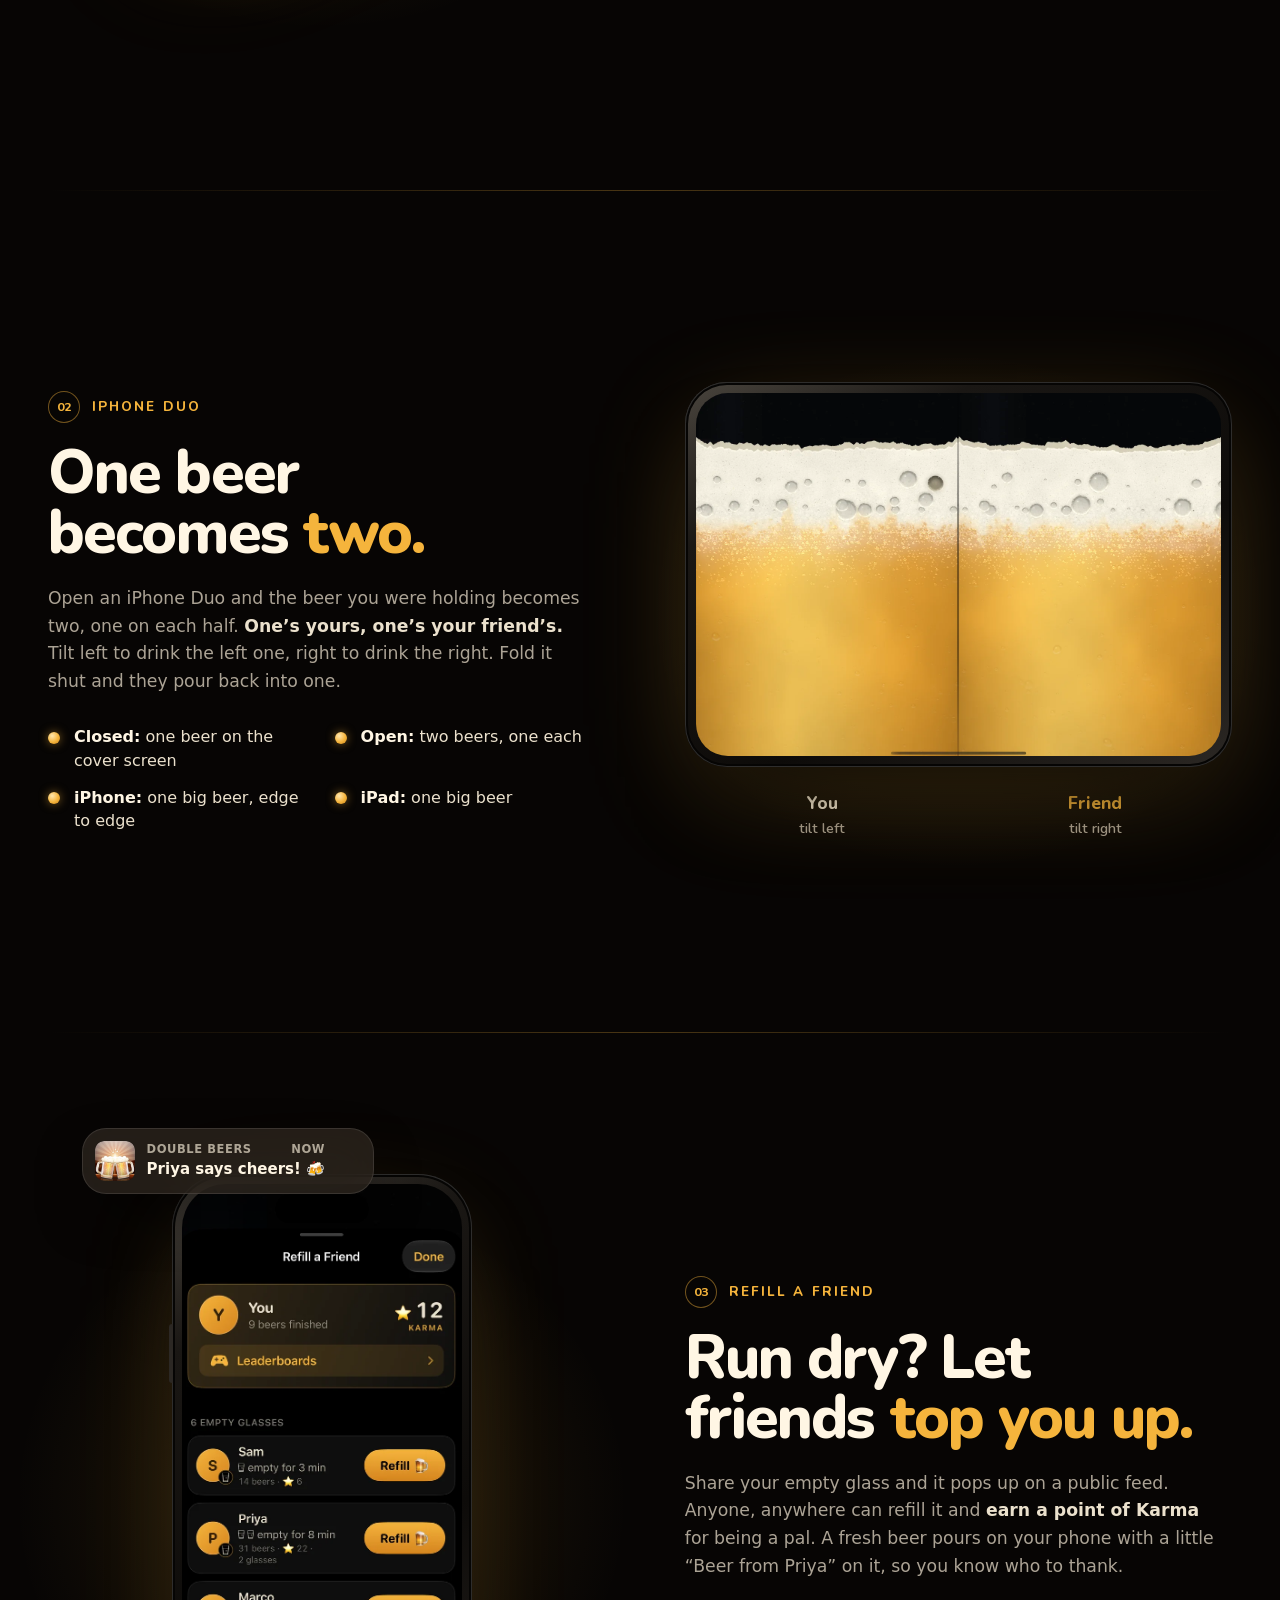
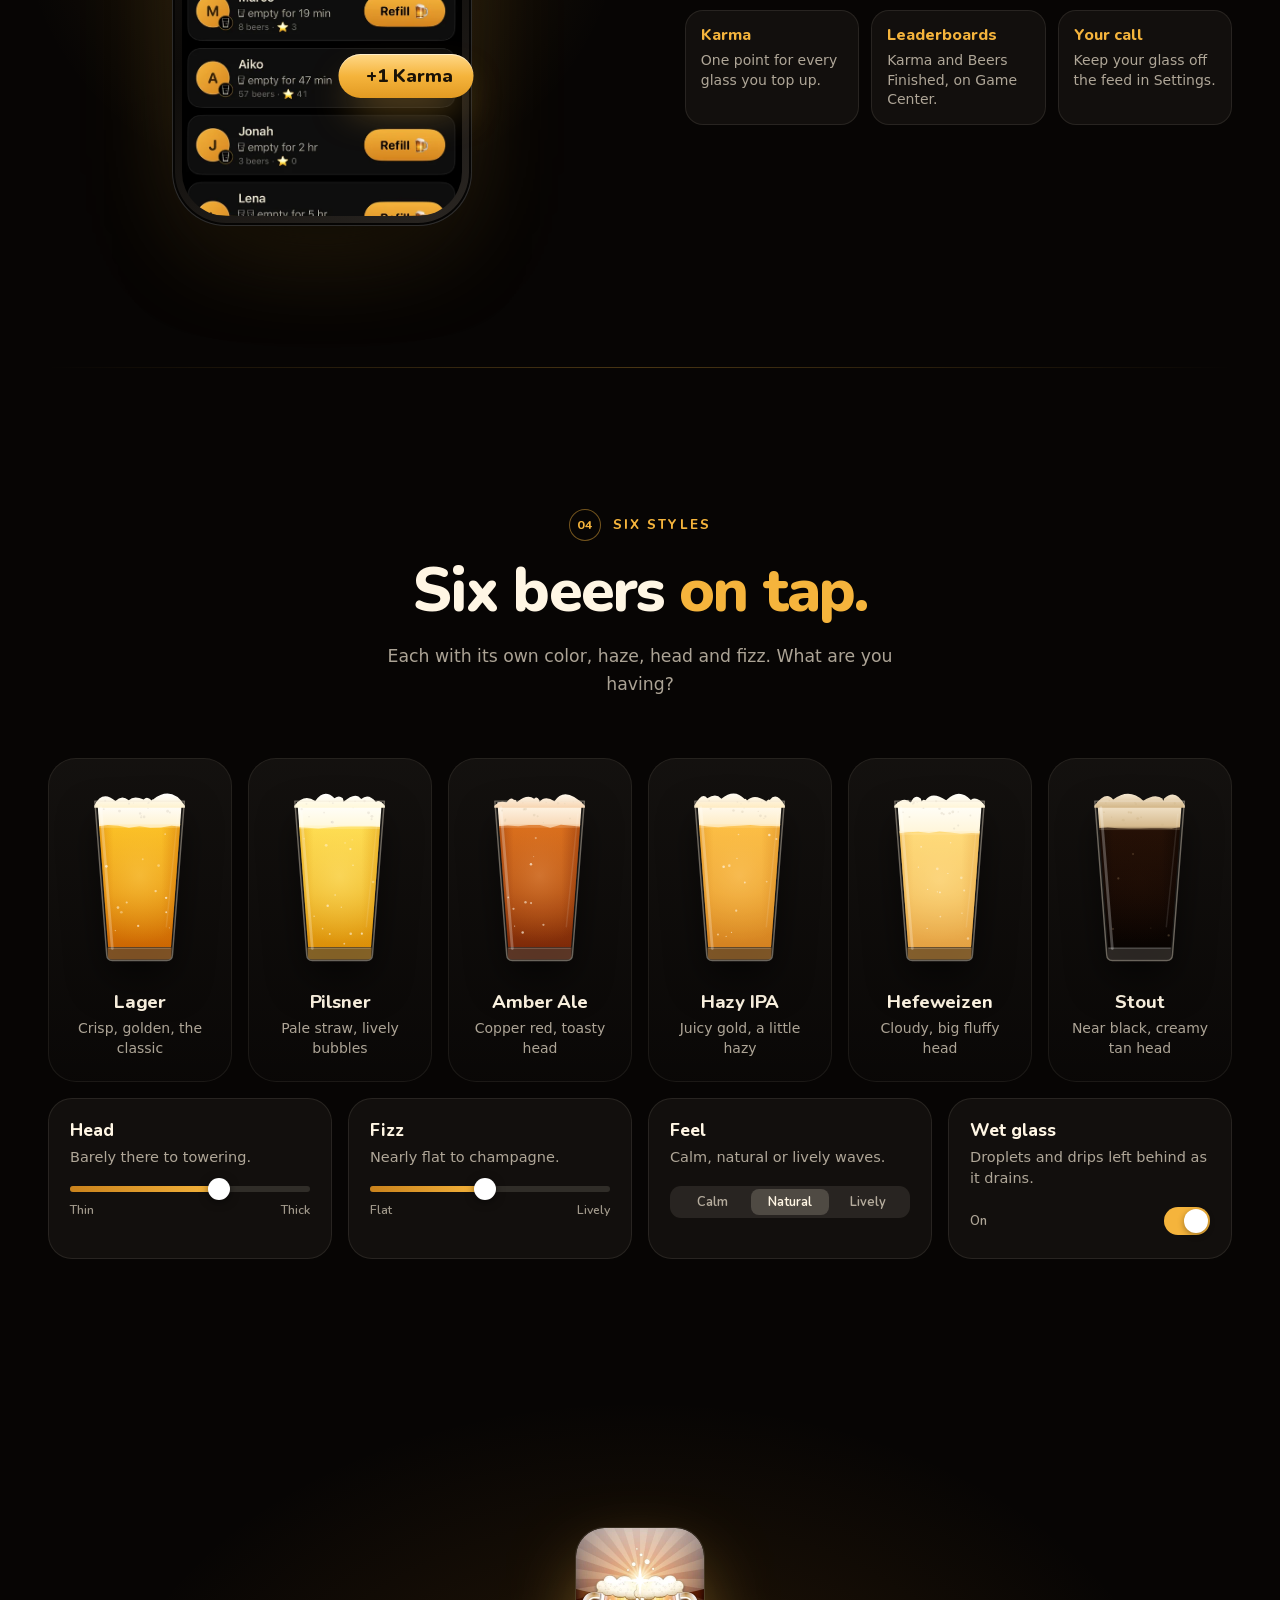
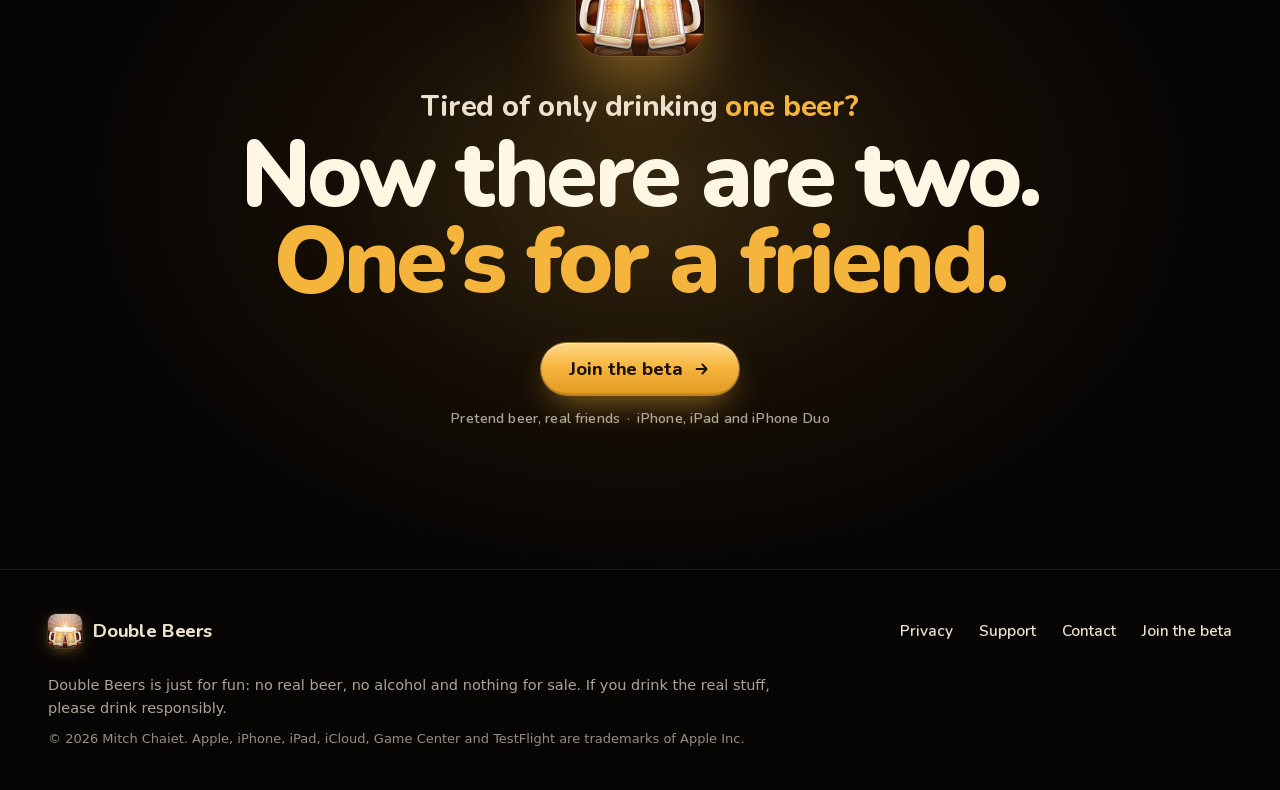
==== commit 77f4e122: "Drop the no-ads / no-tracking lines and the promise band" ====
--- a/index.html
+++ b/index.html
@@ -4,7 +4,7 @@
 <meta charset="utf-8">
 <meta name="viewport" content="width=device-width, initial-scale=1, viewport-fit=cover">
 <title>Double Beers · Tilt to drink. Tap to refill.</title>
-<meta name="description" content="Your whole screen is a glass of beer. Tilt to drink, tap to refill, and on iPhone Duo grab a friend: there's one for each of you. Free, no ads, no tracking.">
+<meta name="description" content="Your whole screen is a glass of beer. Tilt to drink, tap to refill, and on iPhone Duo grab a friend: there's one for each of you. Free on TestFlight.">
 <meta name="color-scheme" content="dark">
 <meta name="theme-color" content="#070504">
 <link rel="canonical" href="https://doublebeers.com/">
@@ -348,7 +348,7 @@
              (download it from https://developer.apple.com/app-store/marketing/guidelines/). -->
         <a class="btn btn-ghost appstore-badge" href="https://apps.apple.com/app/id6824046542" data-slot="app-store" hidden>Download on the App Store</a>
       </div>
-      <p class="fine"><span class="nw">Free beta on TestFlight</span> <span class="sep" aria-hidden="true">&middot;</span> <span class="nw">No ads</span> <span class="sep" aria-hidden="true">&middot;</span> <span class="nw">No tracking</span></p>
+      <p class="fine"><span class="nw">Free beta on TestFlight</span> <span class="sep" aria-hidden="true">&middot;</span> <span class="nw">Better with friends</span></p>
     </div>
 
     <figure class="film" id="film">
@@ -524,12 +524,6 @@
       </ul>
     </section>
 
-    <hr class="rule">
-
-    <section class="promise" aria-labelledby="promise-title">
-      <h2 id="promise-title">Free. No ads. <span class="gold">No tracking.</span></h2>
-      <p>No in-app purchases, no sign-ups and no analytics. Just beer.</p>
-    </section>
   </div>
 
   <section class="finale" aria-labelledby="finale-title">
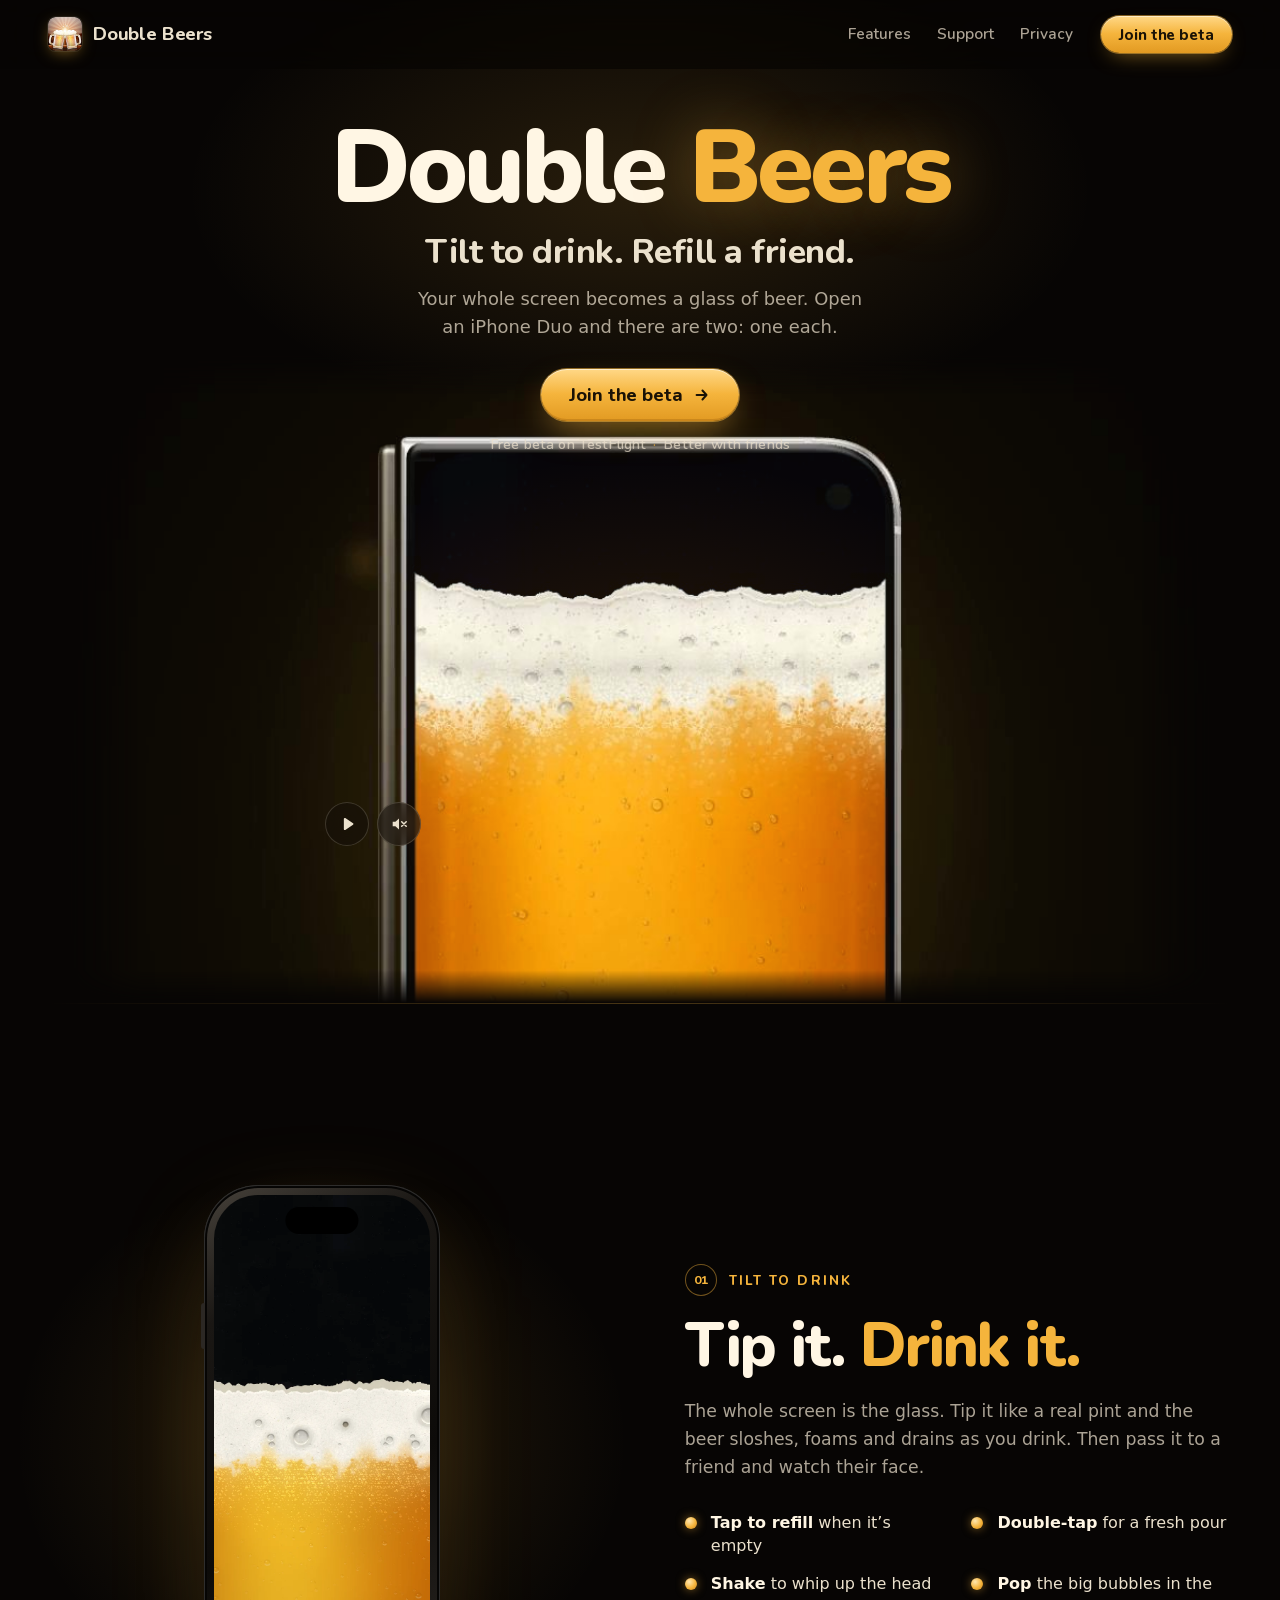
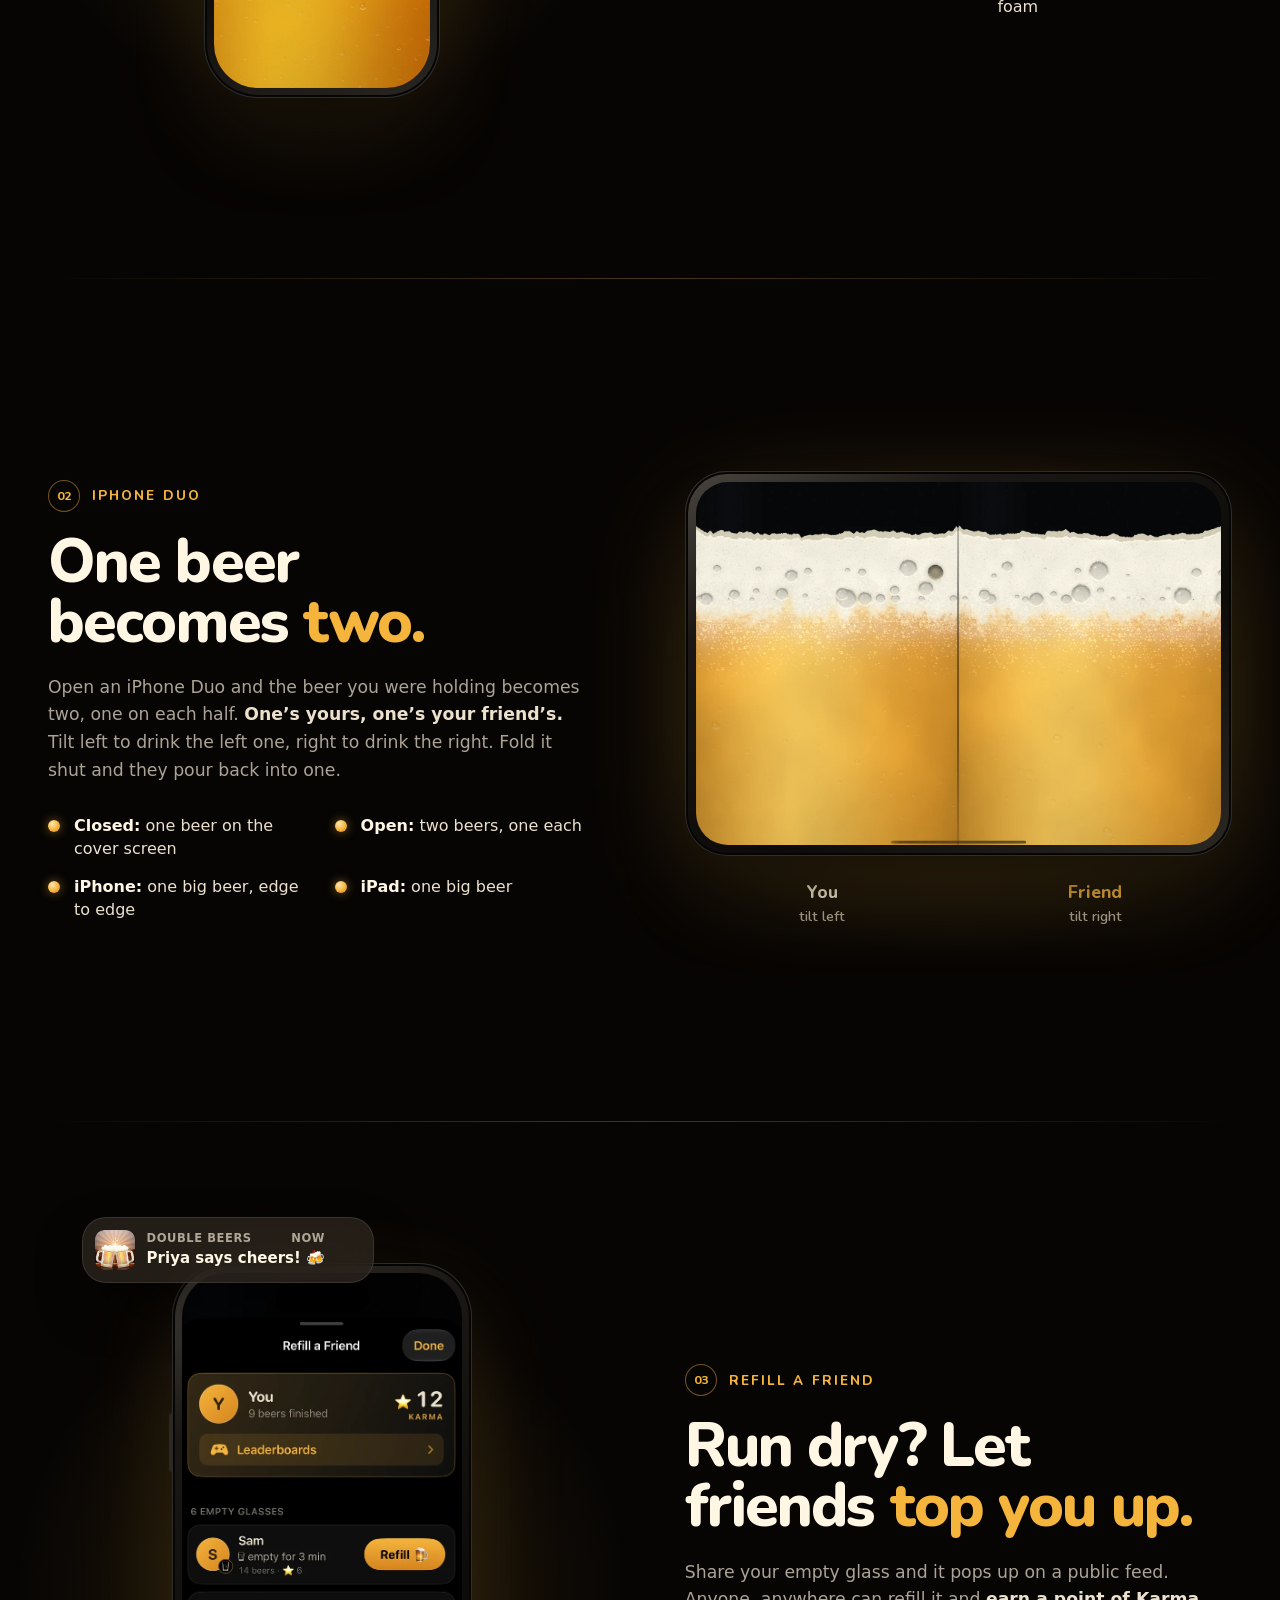
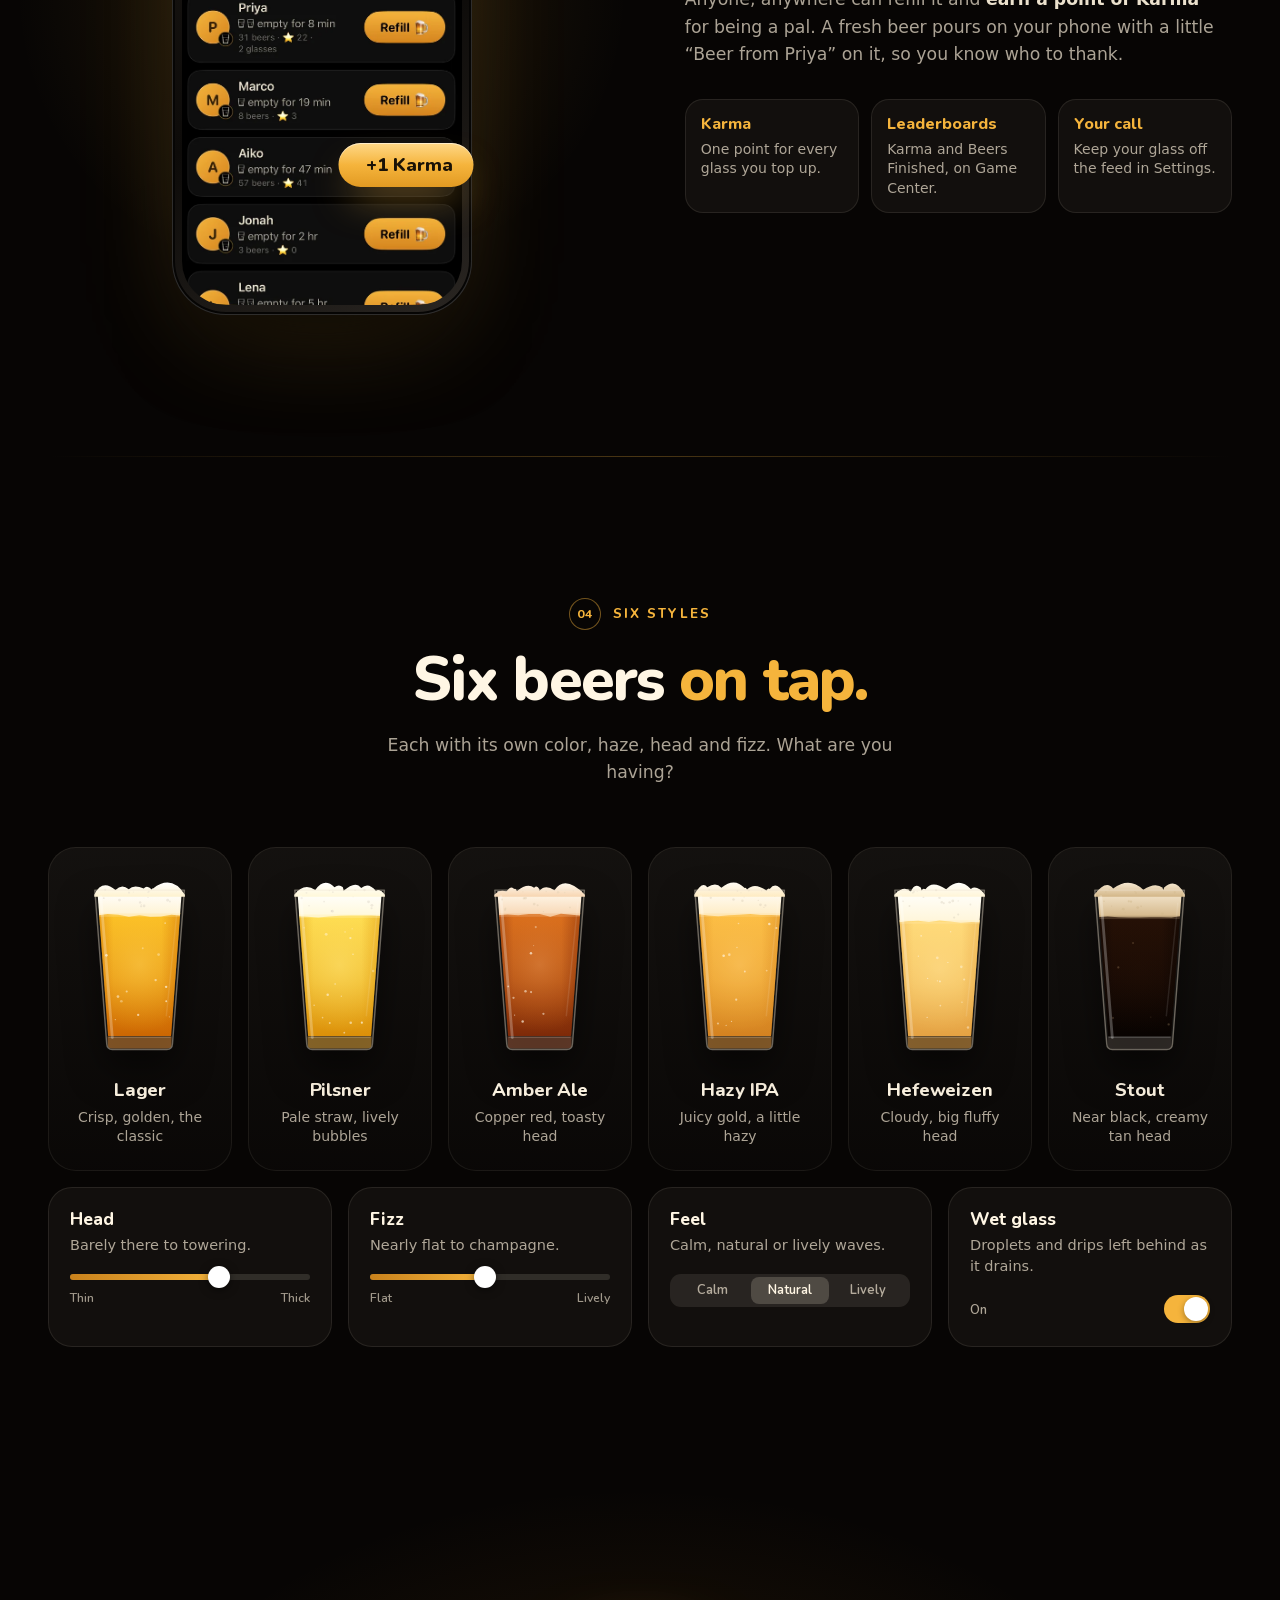
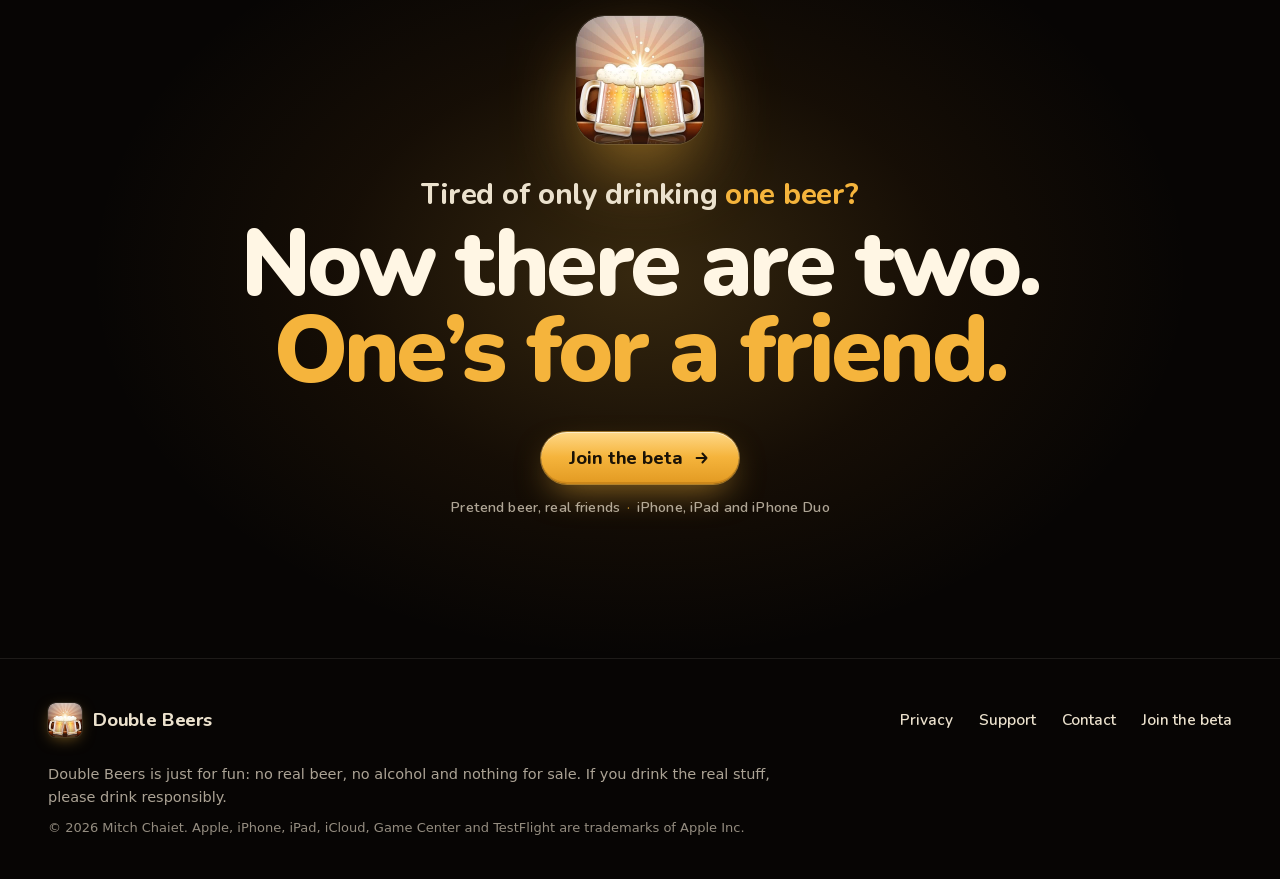
==== commit 72cb0cbb: "Tilt section: a clean, upright capture of the current beer (no upside-down phone)" ====
--- a/index.html
+++ b/index.html
@@ -170,7 +170,7 @@
   .phone::before { content: ""; position: absolute; left: -3px; top: 23%; width: 4px; height: 9%; border-radius: 3px 0 0 3px; background: #2c2824; }
   /* The capture is mid-drink with the phone tipped back about 114 degrees; turn the frame the same way so the beer sits level. */
   /* Rotating doesn't change the layout box (W x 2.17W), but the turned phone is only 1.8W tall: pull the margins in to match. */
-  .phone.tilt { width: min(236px, 38vw); margin-block: calc(min(236px, 38vw) * -0.188); transform: rotate(-114deg); }
+  .phone.tilt { width: min(236px, 38vw); }
   #tilt .feature-media { min-height: 0; padding: 40px 0; }
 
   .duo-stage { width: min(100%, 580px); }
@@ -385,9 +385,9 @@
     <article class="feature" id="tilt" aria-labelledby="tilt-title">
       <div class="feature-media">
         <div class="phone tilt">
-          <img src="/media/shot-tilt.webp" srcset="/media/shot-tilt.webp 640w, /media/shot-tilt-2x.webp 923w" sizes="(max-width: 620px) 38vw, 236px"
+          <img src="/media/shot-tilt.webp" srcset="/media/shot-tilt.webp 640w, /media/shot-tilt-2x.webp 935w" sizes="(max-width: 620px) 38vw, 236px"
                width="640" height="1391" loading="lazy" decoding="async"
-               alt="An iPhone tipped back mid-drink: the last of the beer and its foam pool at the rim, leaving droplets on the empty glass.">
+               alt="An iPhone showing a fresh glass of beer with a thick, creamy head.">
         </div>
       </div>
       <div class="feature-copy">
@@ -396,7 +396,7 @@
         <p class="body">The whole screen is the glass. Tip it like a real pint and the beer sloshes, foams and drains as you drink. Then pass it to a friend and watch their face.</p>
         <ul class="ticks">
           <li><b>Tap to refill</b> when it&rsquo;s empty</li>
-          <li><b>Double-tap</b> for a fresh pour any time</li>
+          <li><b>Double-tap</b> for a fresh pour</li>
           <li><b>Shake</b> to whip up the head</li>
           <li><b>Pop</b> the big bubbles in the foam</li>
         </ul>
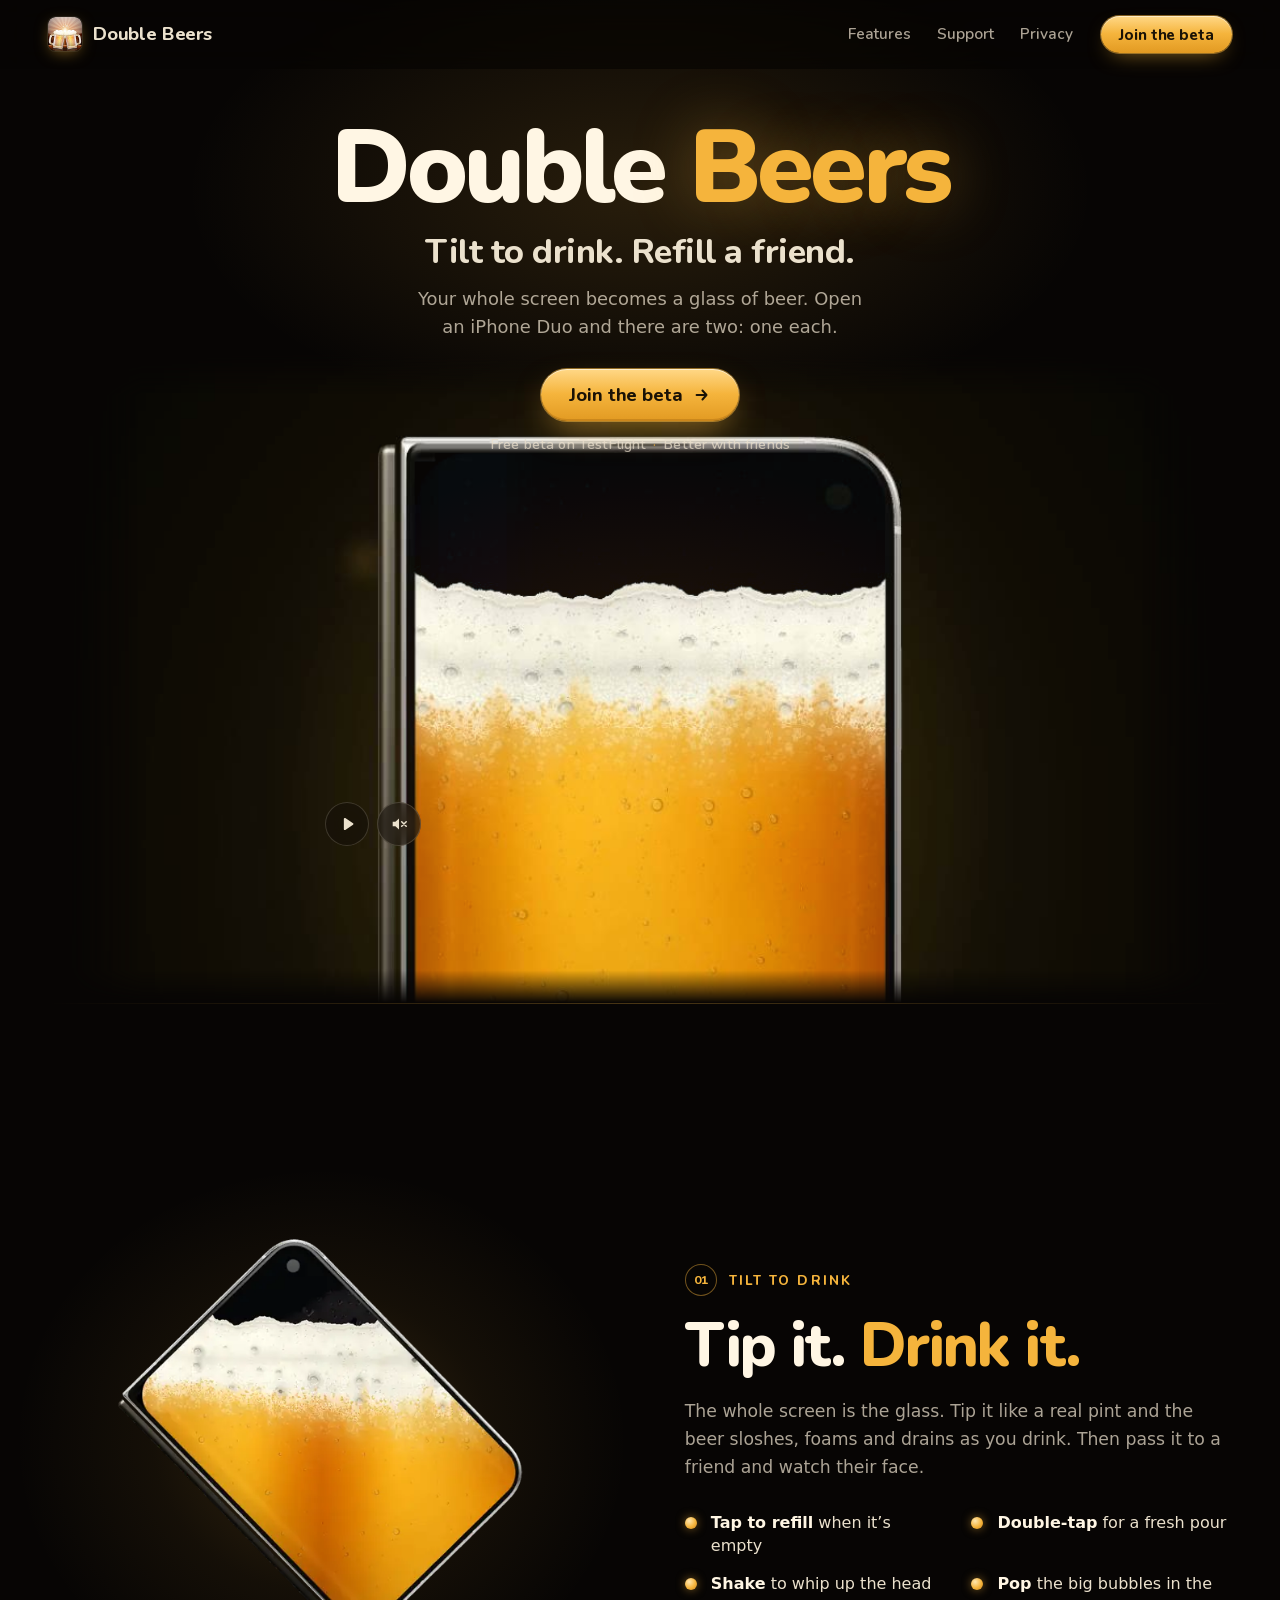
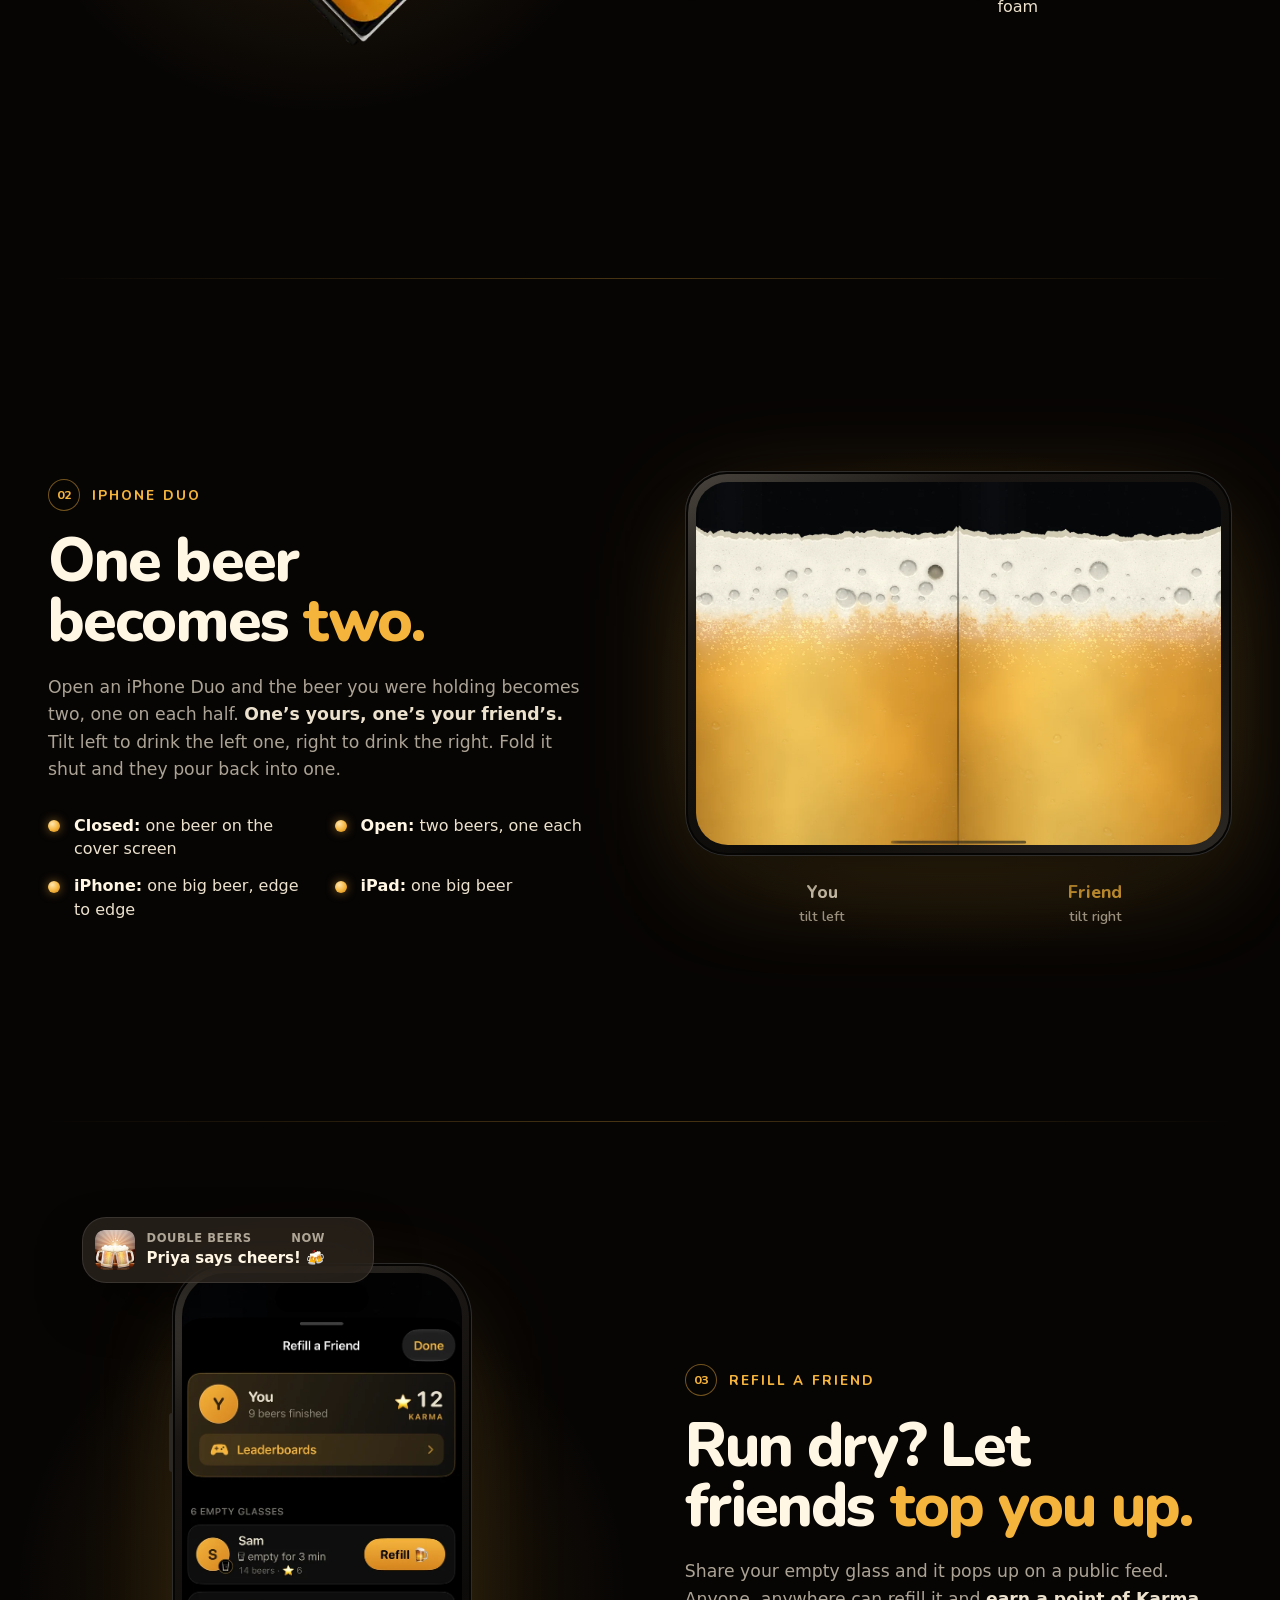
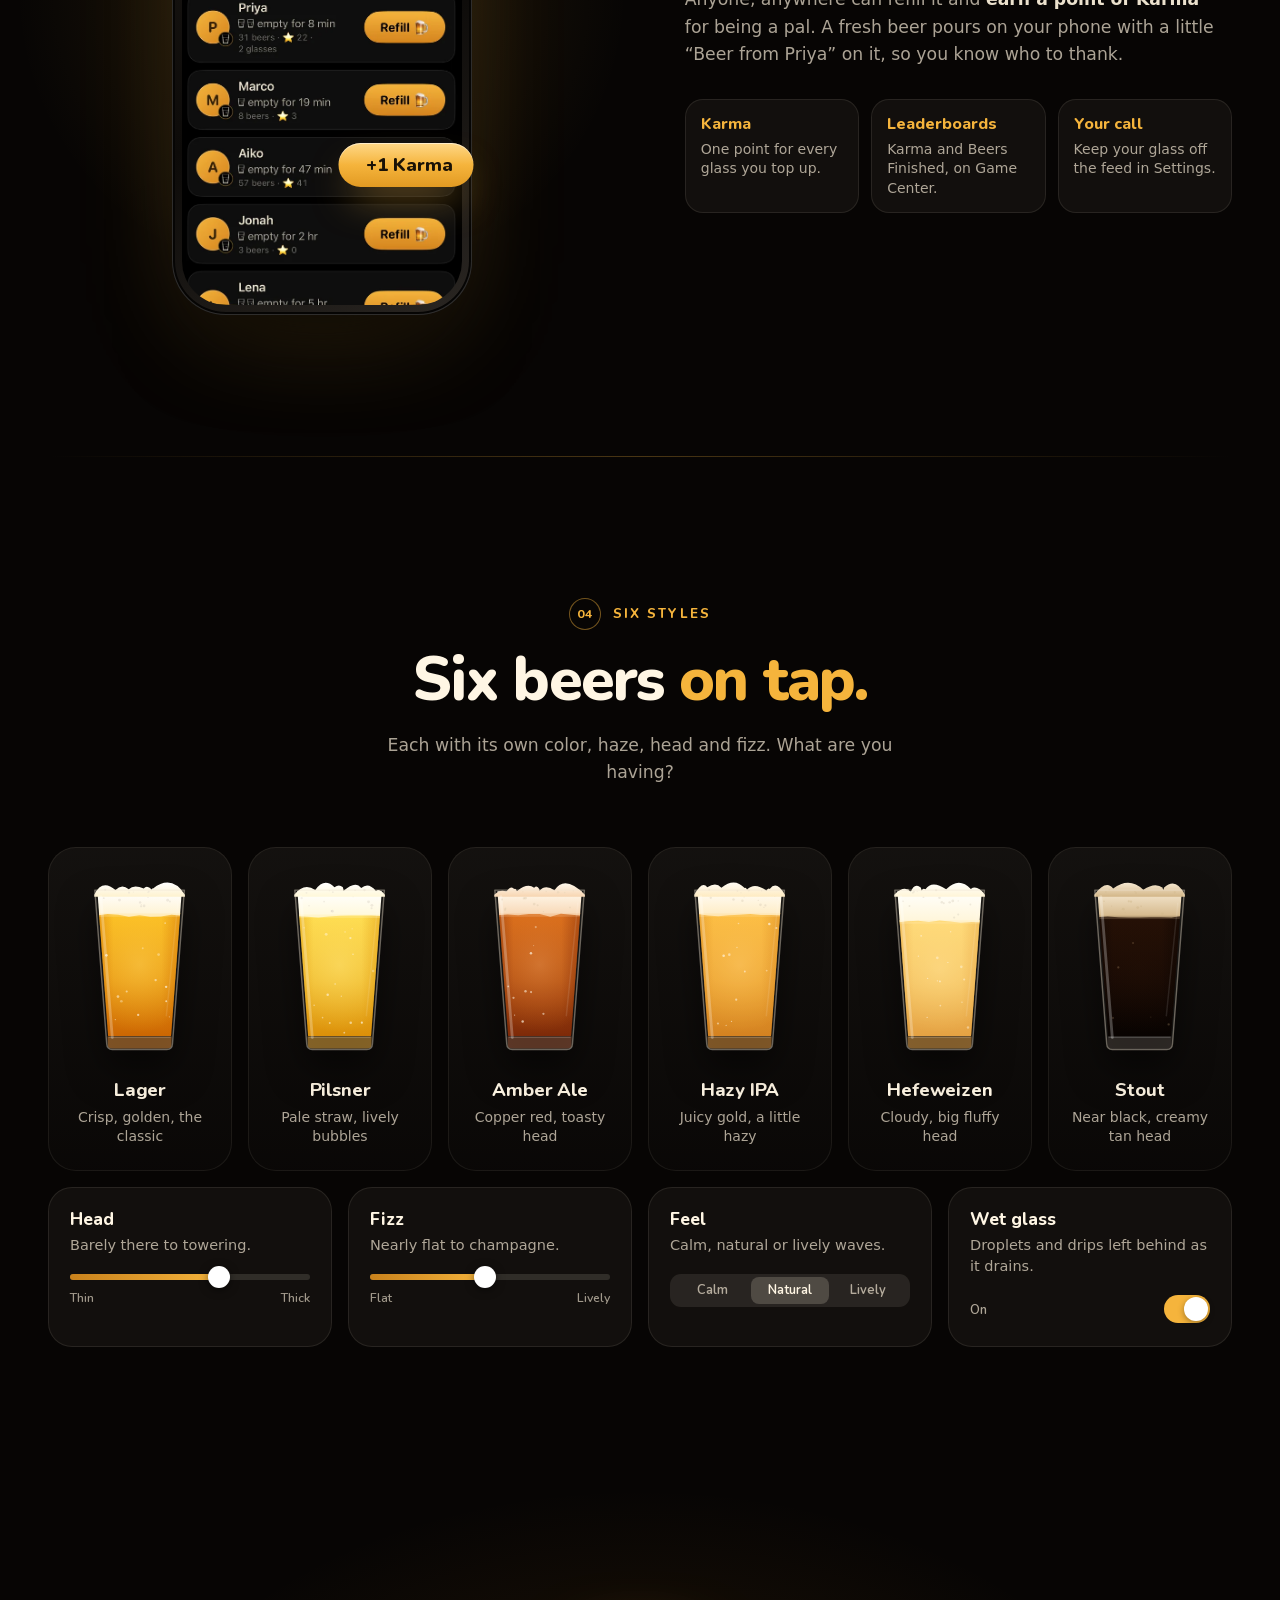
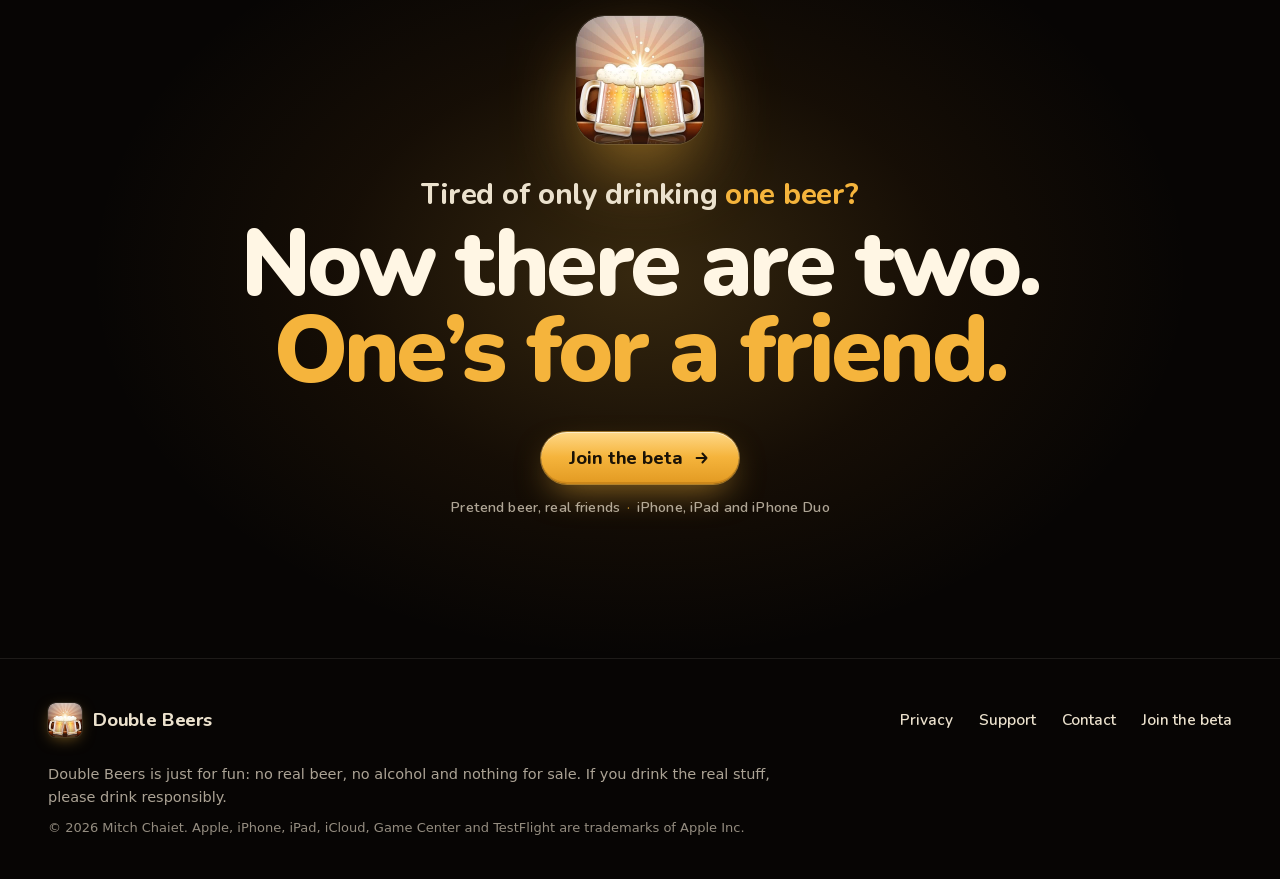
==== commit fe29ec4b: "Tip it. Drink it.: a looping tilt-to-drink animation" ====
--- a/index.html
+++ b/index.html
@@ -168,10 +168,13 @@
   .phone img { width: 100%; height: 100%; object-fit: cover; border-radius: 44px; background: #000; }
   .phone::after { content: ""; position: absolute; top: 22px; left: 50%; width: 31%; height: 27px; border-radius: 20px; background: #000; transform: translateX(-50%); }
   .phone::before { content: ""; position: absolute; left: -3px; top: 23%; width: 4px; height: 9%; border-radius: 3px 0 0 3px; background: #2c2824; }
-  /* The capture is mid-drink with the phone tipped back about 114 degrees; turn the frame the same way so the beer sits level. */
-  /* Rotating doesn't change the layout box (W x 2.17W), but the turned phone is only 1.8W tall: pull the margins in to match. */
-  .phone.tilt { width: min(236px, 38vw); }
-  #tilt .feature-media { min-height: 0; padding: 40px 0; }
+  /* Tilt to drink: a looping capture of the app's beer on a 3D phone. The phone body is in the capture, so no CSS frame.
+     The square box holds the whole swept area of the tipping phone; upright, the phone is 60% of its width (about 255x345 at 420). */
+  .tilt-loop { display: block; width: min(420px, 84vw); max-width: 100%; aspect-ratio: 520 / 519; }
+  .tilt-loop img { display: block; width: 100%; height: 100%; }
+  #tilt .feature-media { min-height: 0; padding: 40px 0; grid-template-columns: minmax(0, 1fr); } /* lets the box shrink in a narrow column */
+  /* Two columns: as tall as the old 236x513 phone slot was (513 + 2 x 40), so the section keeps its height. */
+  @media (min-width: 901px) { #tilt .feature-media { min-height: 593px; } }
 
   .duo-stage { width: min(100%, 580px); }
   .duo {
@@ -384,11 +387,12 @@
 
     <article class="feature" id="tilt" aria-labelledby="tilt-title">
       <div class="feature-media">
-        <div class="phone tilt">
-          <img src="/media/shot-tilt.webp" srcset="/media/shot-tilt.webp 640w, /media/shot-tilt-2x.webp 935w" sizes="(max-width: 620px) 38vw, 236px"
-               width="640" height="1391" loading="lazy" decoding="async"
-               alt="An iPhone showing a fresh glass of beer with a thick, creamy head.">
-        </div>
+        <!-- A 10.5 s loop (animated WebP); reduced motion gets its first frame. -->
+        <picture class="tilt-loop">
+          <source media="(prefers-reduced-motion: reduce)" srcset="/media/tilt-poster.webp" width="750" height="748">
+          <img src="/media/tilt-loop.webp" width="520" height="519" loading="lazy" decoding="async"
+               alt="An iPhone tipped back to drink: the beer stays level, drains, then a fresh pour refills it.">
+        </picture>
       </div>
       <div class="feature-copy">
         <p class="kicker"><span class="num">01</span>Tilt to drink</p>
